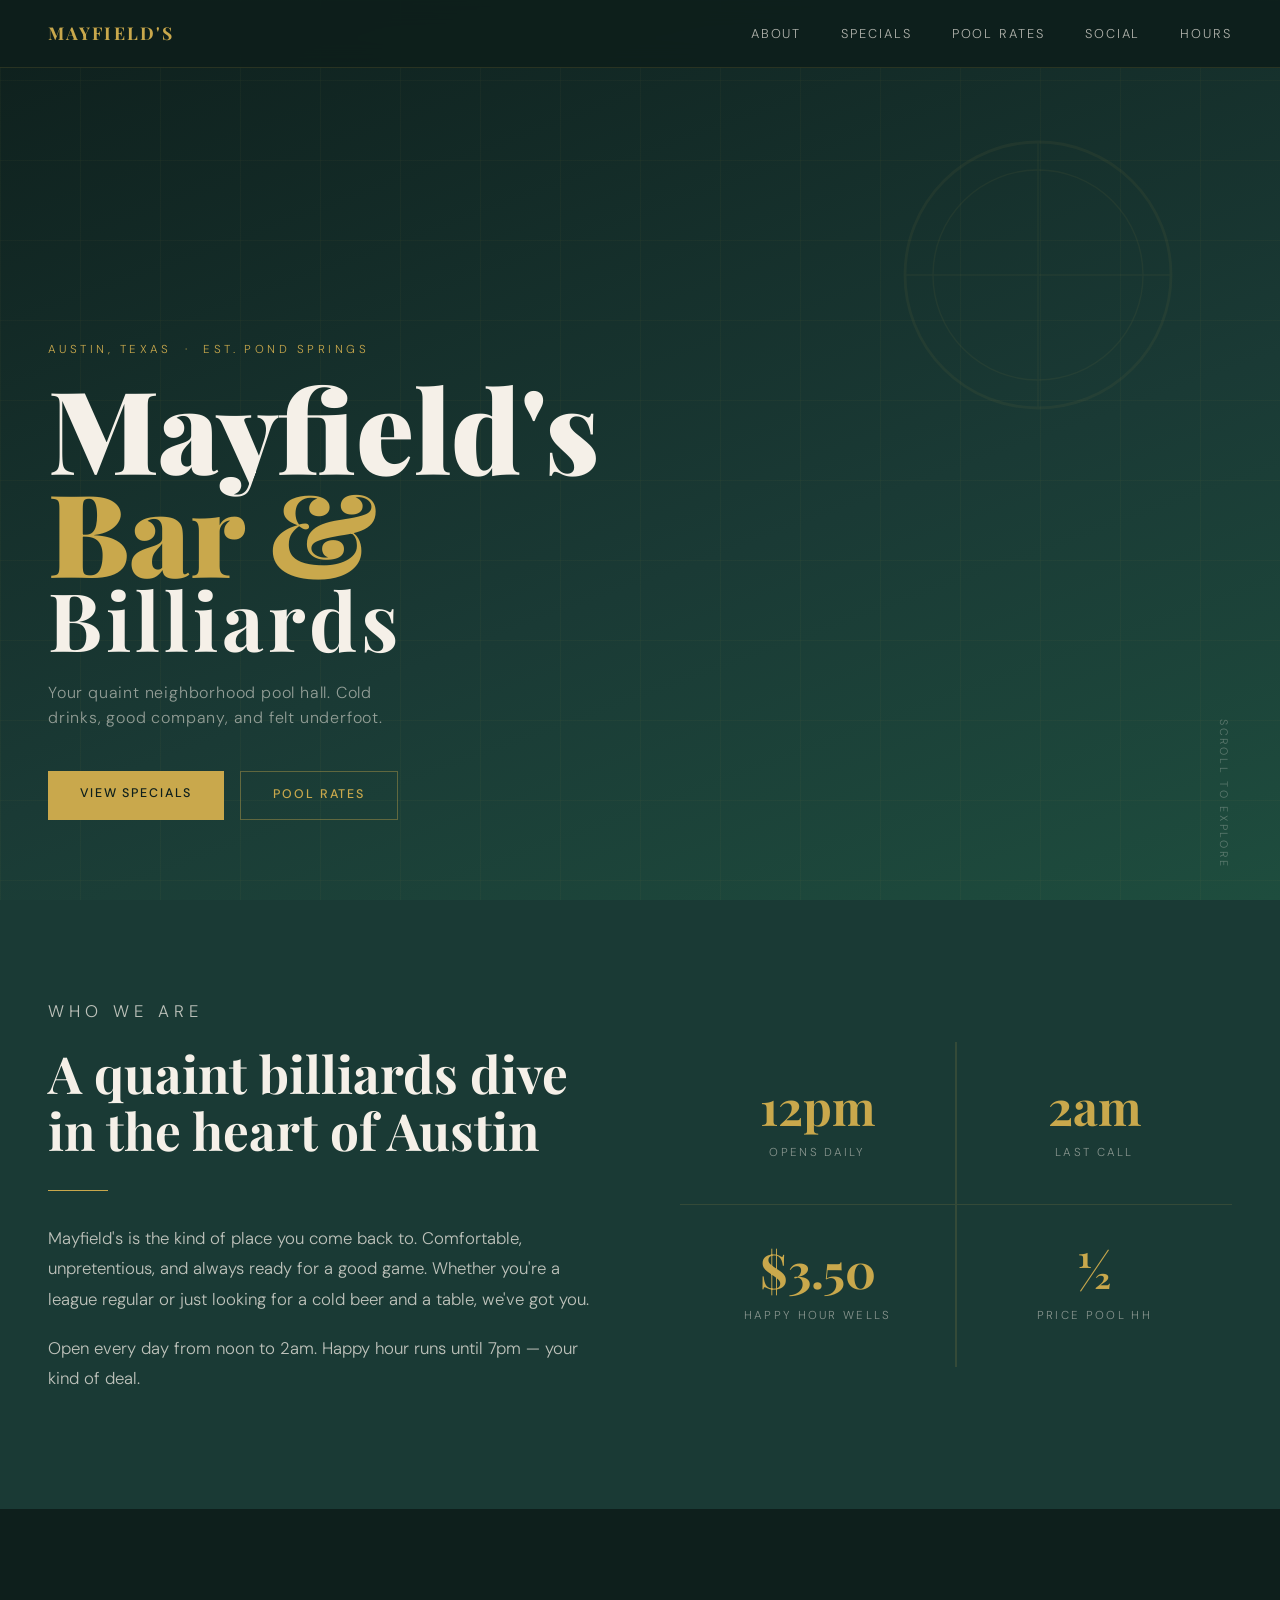
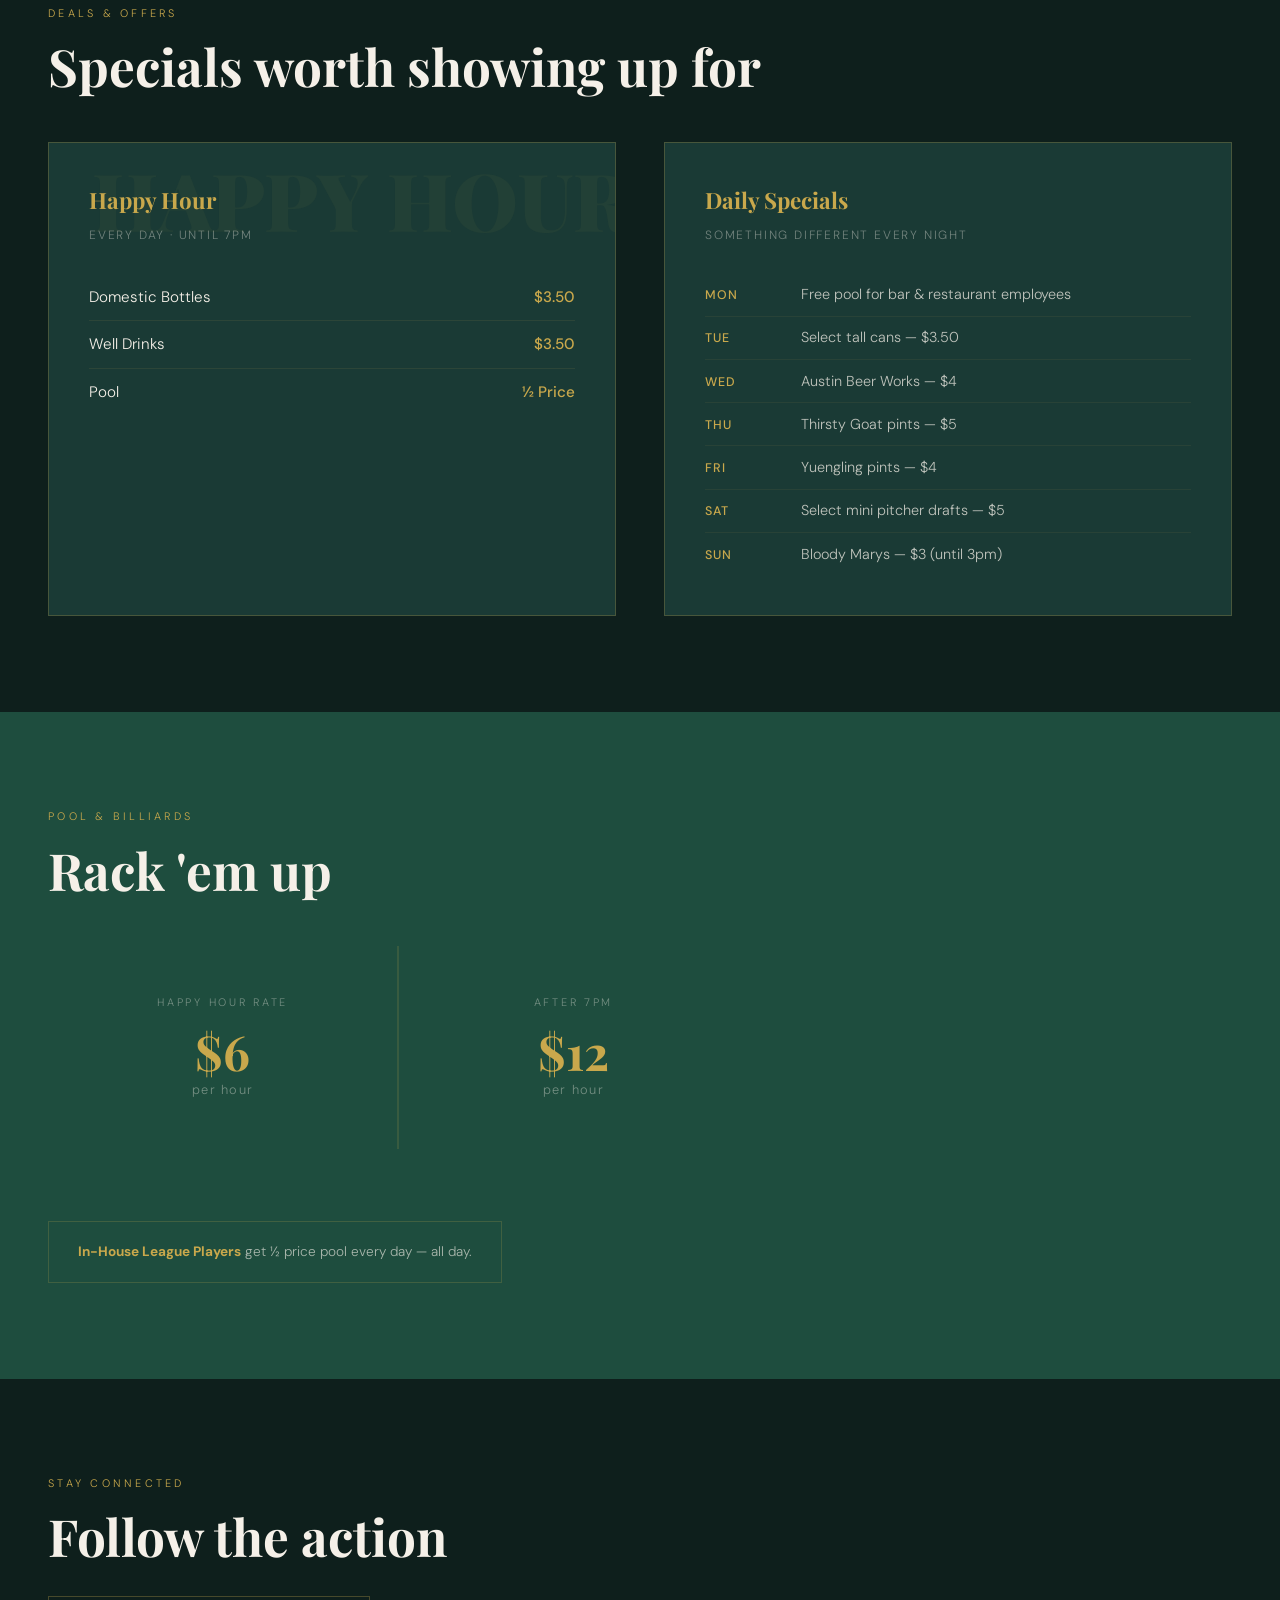
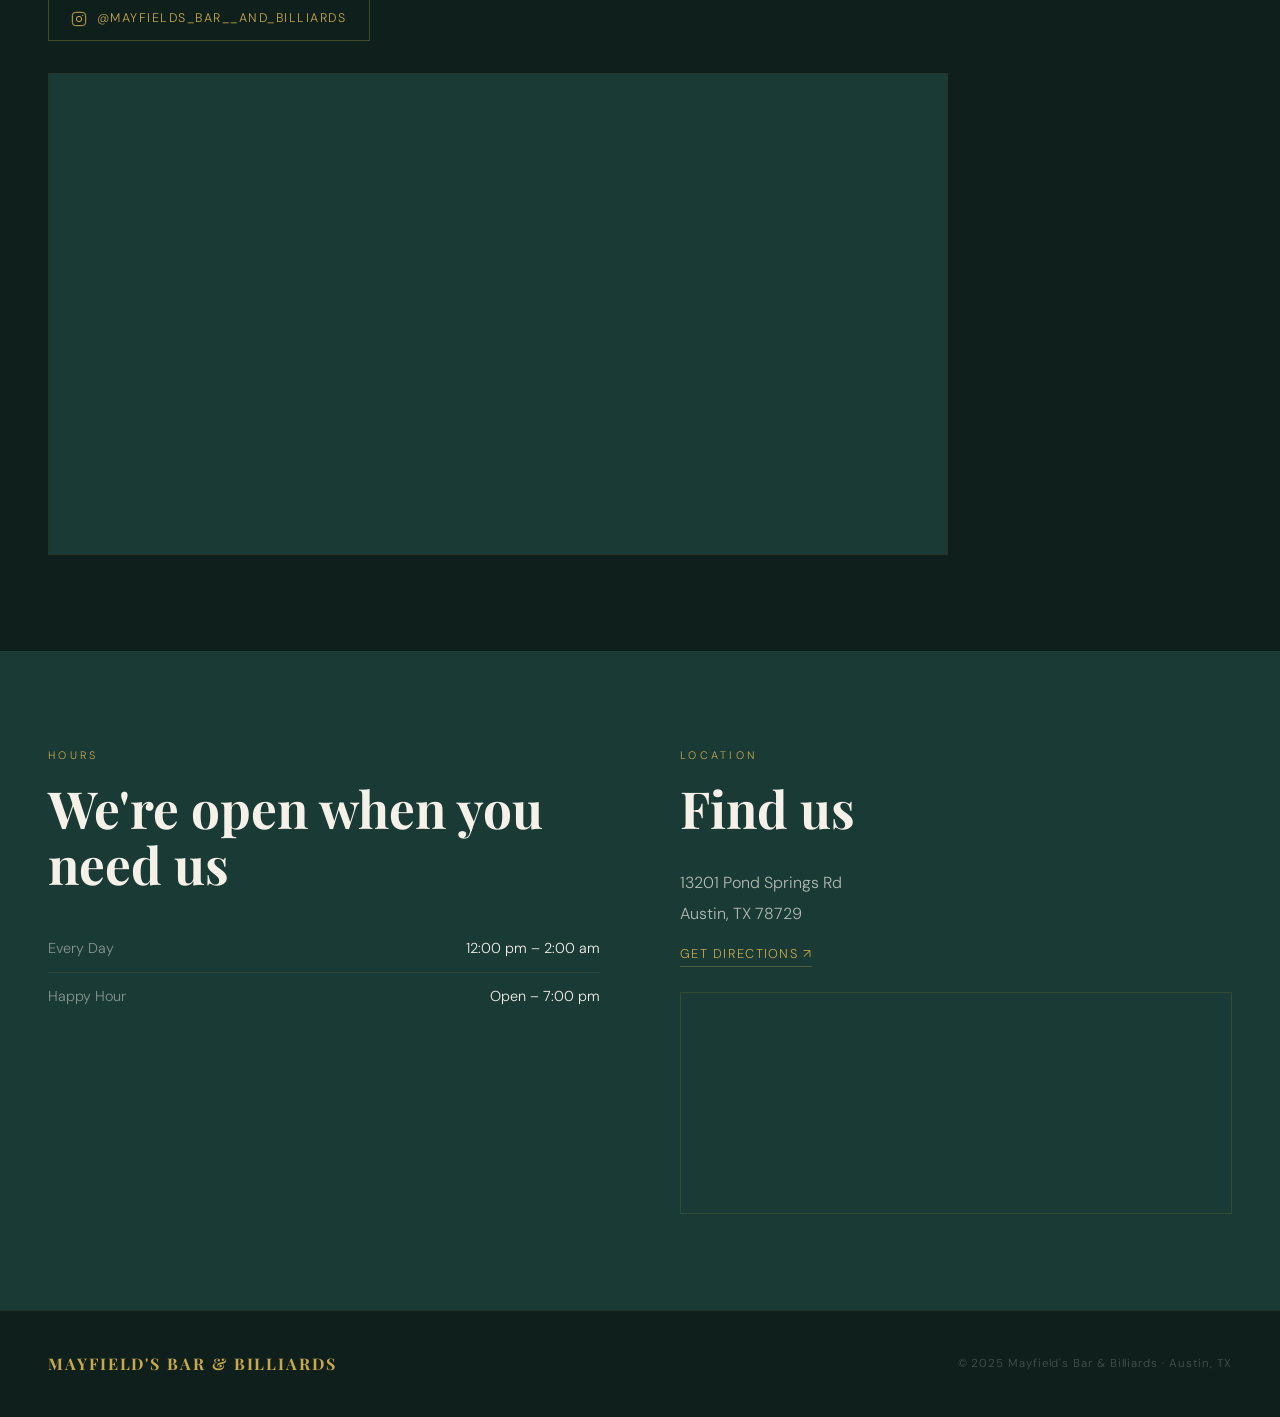
==== index.html @ 5548a7e2 "Add Mayfield's Bar & Billiards website Co-Authored-By: Claude Sonnet 4.6 <noreply@anthropic.com>" ====
<!DOCTYPE html>
<html lang="en">
<head>
<meta charset="UTF-8">
<meta name="viewport" content="width=device-width, initial-scale=1.0">
<title>Mayfield's Bar & Billiards</title>
<link href="https://fonts.googleapis.com/css2?family=Playfair+Display:wght@700;900&family=DM+Sans:wght@300;400;500&display=swap" rel="stylesheet">
<style>
  *, *::before, *::after { margin: 0; padding: 0; box-sizing: border-box; }

  :root {
    --teal: #1a3a35;
    --teal-mid: #2a5248;
    --teal-light: #3d7a6e;
    --gold: #c9a84c;
    --gold-light: #e0c075;
    --cream: #f5f0e8;
    --dark: #0e1f1c;
    --felt: #1e4d3e;
  }

  html { scroll-behavior: smooth; }

  body {
    background: var(--dark);
    color: var(--cream);
    font-family: 'DM Sans', sans-serif;
    font-weight: 300;
    line-height: 1.6;
    overflow-x: hidden;
  }

  /* NOISE TEXTURE OVERLAY */
  body::before {
    content: '';
    position: fixed;
    inset: 0;
    background-image: url("data:image/svg+xml,%3Csvg viewBox='0 0 256 256' xmlns='http://www.w3.org/2000/svg'%3E%3Cfilter id='noise'%3E%3CfeTurbulence type='fractalNoise' baseFrequency='0.9' numOctaves='4' stitchTiles='stitch'/%3E%3C/filter%3E%3Crect width='100%25' height='100%25' filter='url(%23noise)' opacity='0.04'/%3E%3C/svg%3E");
    pointer-events: none;
    z-index: 0;
    opacity: 0.4;
  }

  /* NAV */
  nav {
    position: fixed;
    top: 0; left: 0; right: 0;
    z-index: 100;
    display: flex;
    justify-content: space-between;
    align-items: center;
    padding: 1.2rem 3rem;
    background: rgba(14, 31, 28, 0.92);
    backdrop-filter: blur(12px);
    border-bottom: 1px solid rgba(201, 168, 76, 0.15);
  }

  .nav-logo {
    font-family: 'Playfair Display', serif;
    font-size: 1.1rem;
    font-weight: 700;
    color: var(--gold);
    letter-spacing: 0.12em;
    text-transform: uppercase;
  }

  .nav-links {
    display: flex;
    gap: 2.5rem;
    list-style: none;
  }

  .nav-links a {
    color: var(--cream);
    text-decoration: none;
    font-size: 0.8rem;
    letter-spacing: 0.15em;
    text-transform: uppercase;
    opacity: 0.7;
    transition: opacity 0.2s, color 0.2s;
  }

  .nav-links a:hover { opacity: 1; color: var(--gold); }

  /* HERO */
  .hero {
    min-height: 100vh;
    display: flex;
    flex-direction: column;
    justify-content: flex-end;
    padding: 0 3rem 5rem;
    position: relative;
    background: linear-gradient(160deg, var(--dark) 0%, var(--teal) 60%, var(--felt) 100%);
    overflow: hidden;
  }

  /* DECORATIVE BILLIARD BALL */
  .hero-decoration {
    position: absolute;
    top: 15%;
    right: 8%;
    width: 280px;
    height: 280px;
    opacity: 0.06;
  }

  /* TABLE LINES DECORATION */
  .table-lines {
    position: absolute;
    inset: 0;
    background-image:
      linear-gradient(rgba(201, 168, 76, 0.04) 1px, transparent 1px),
      linear-gradient(90deg, rgba(201, 168, 76, 0.04) 1px, transparent 1px);
    background-size: 80px 80px;
  }

  .hero-eyebrow {
    font-size: 0.72rem;
    letter-spacing: 0.3em;
    text-transform: uppercase;
    color: var(--gold);
    margin-bottom: 1rem;
    animation: fadeUp 0.8s ease forwards;
    opacity: 0;
  }

  .hero-title {
    font-family: 'Playfair Display', serif;
    font-size: clamp(4rem, 9vw, 8rem);
    font-weight: 900;
    line-height: 0.9;
    color: var(--cream);
    margin-bottom: 1.5rem;
    animation: fadeUp 0.8s 0.15s ease forwards;
    opacity: 0;
  }

  .hero-title span {
    color: var(--gold);
    display: block;
  }

  .hero-sub {
    font-size: 1rem;
    color: rgba(245, 240, 232, 0.55);
    letter-spacing: 0.05em;
    max-width: 360px;
    margin-bottom: 2.5rem;
    animation: fadeUp 0.8s 0.3s ease forwards;
    opacity: 0;
  }

  .hero-cta {
    display: flex;
    gap: 1rem;
    animation: fadeUp 0.8s 0.45s ease forwards;
    opacity: 0;
  }

  .btn-primary {
    background: var(--gold);
    color: var(--dark);
    padding: 0.85rem 2rem;
    border: none;
    font-family: 'DM Sans', sans-serif;
    font-size: 0.78rem;
    font-weight: 500;
    letter-spacing: 0.15em;
    text-transform: uppercase;
    cursor: pointer;
    text-decoration: none;
    display: inline-block;
    transition: background 0.2s, transform 0.15s;
  }

  .btn-primary:hover { background: var(--gold-light); transform: translateY(-1px); }

  .btn-ghost {
    border: 1px solid rgba(201, 168, 76, 0.4);
    color: var(--gold);
    padding: 0.85rem 2rem;
    background: none;
    font-family: 'DM Sans', sans-serif;
    font-size: 0.78rem;
    font-weight: 500;
    letter-spacing: 0.15em;
    text-transform: uppercase;
    cursor: pointer;
    text-decoration: none;
    display: inline-block;
    transition: border-color 0.2s, background 0.2s;
  }

  .btn-ghost:hover { border-color: var(--gold); background: rgba(201, 168, 76, 0.08); }

  .hero-scroll-hint {
    position: absolute;
    bottom: 2rem;
    right: 3rem;
    font-size: 0.68rem;
    letter-spacing: 0.25em;
    text-transform: uppercase;
    color: rgba(245, 240, 232, 0.3);
    writing-mode: vertical-rl;
    animation: fadeUp 1s 0.8s ease forwards;
    opacity: 0;
  }

  /* SECTION SHARED */
  section {
    position: relative;
    z-index: 1;
    padding: 6rem 3rem;
  }

  .section-label {
    font-size: 0.68rem;
    letter-spacing: 0.3em;
    text-transform: uppercase;
    color: var(--gold);
    margin-bottom: 1rem;
  }

  .section-title {
    font-family: 'Playfair Display', serif;
    font-size: clamp(2rem, 4vw, 3.2rem);
    font-weight: 700;
    line-height: 1.1;
    color: var(--cream);
    margin-bottom: 2rem;
  }

  /* DIVIDER */
  .gold-rule {
    width: 60px;
    height: 1px;
    background: var(--gold);
    margin-bottom: 2rem;
  }

  /* ABOUT */
  .about {
    background: var(--teal);
    display: grid;
    grid-template-columns: 1fr 1fr;
    gap: 5rem;
    align-items: center;
  }

  .about-text p {
    font-size: 1.05rem;
    color: rgba(245, 240, 232, 0.75);
    line-height: 1.8;
    margin-bottom: 1.2rem;
  }

  .about-stats {
    display: grid;
    grid-template-columns: 1fr 1fr;
    gap: 1.5px;
    background: rgba(201, 168, 76, 0.15);
  }

  .stat-box {
    background: var(--teal);
    padding: 2.5rem 2rem;
    text-align: center;
  }

  .stat-num {
    font-family: 'Playfair Display', serif;
    font-size: 3rem;
    font-weight: 700;
    color: var(--gold);
    display: block;
    line-height: 1;
    margin-bottom: 0.5rem;
  }

  .stat-label {
    font-size: 0.72rem;
    letter-spacing: 0.2em;
    text-transform: uppercase;
    color: rgba(245, 240, 232, 0.5);
  }

  /* SPECIALS */
  .specials { background: var(--dark); }

  .specials-grid {
    display: grid;
    grid-template-columns: 1fr 1fr;
    gap: 3rem;
    margin-top: 3rem;
  }

  /* HAPPY HOUR */
  .happy-hour-card {
    background: var(--teal);
    border: 1px solid rgba(201, 168, 76, 0.25);
    padding: 2.5rem;
    position: relative;
    overflow: hidden;
  }

  .happy-hour-card::before {
    content: 'HAPPY HOUR';
    position: absolute;
    top: -0.5rem;
    right: -1rem;
    font-family: 'Playfair Display', serif;
    font-size: 5rem;
    font-weight: 900;
    color: rgba(201, 168, 76, 0.05);
    white-space: nowrap;
  }

  .happy-hour-card h3 {
    font-family: 'Playfair Display', serif;
    font-size: 1.4rem;
    color: var(--gold);
    margin-bottom: 0.4rem;
  }

  .happy-hour-card .subtitle {
    font-size: 0.75rem;
    letter-spacing: 0.15em;
    text-transform: uppercase;
    color: rgba(245, 240, 232, 0.4);
    margin-bottom: 1.8rem;
  }

  .hh-item {
    display: flex;
    justify-content: space-between;
    align-items: center;
    padding: 0.7rem 0;
    border-bottom: 1px solid rgba(201, 168, 76, 0.1);
    font-size: 0.95rem;
  }

  .hh-item:last-child { border-bottom: none; }
  .hh-price { color: var(--gold); font-weight: 500; }

  /* DAILY SPECIALS */
  .daily-specials-card {
    background: var(--teal);
    border: 1px solid rgba(201, 168, 76, 0.25);
    padding: 2.5rem;
  }

  .daily-specials-card h3 {
    font-family: 'Playfair Display', serif;
    font-size: 1.4rem;
    color: var(--gold);
    margin-bottom: 0.4rem;
  }

  .daily-specials-card .subtitle {
    font-size: 0.75rem;
    letter-spacing: 0.15em;
    text-transform: uppercase;
    color: rgba(245, 240, 232, 0.4);
    margin-bottom: 1.8rem;
  }

  .day-row {
    display: flex;
    gap: 1rem;
    padding: 0.6rem 0;
    border-bottom: 1px solid rgba(201, 168, 76, 0.08);
    font-size: 0.9rem;
    align-items: baseline;
  }

  .day-row:last-child { border-bottom: none; }

  .day-name {
    font-weight: 500;
    color: var(--gold);
    min-width: 80px;
    font-size: 0.78rem;
    letter-spacing: 0.1em;
    text-transform: uppercase;
  }

  .day-deal { color: rgba(245, 240, 232, 0.75); }

  /* POOL RATES */
  .pool-section { background: var(--felt); }

  .rates-container {
    display: flex;
    gap: 1.5px;
    background: rgba(201, 168, 76, 0.15);
    margin-top: 3rem;
    max-width: 700px;
  }

  .rate-card {
    flex: 1;
    background: var(--felt);
    padding: 3rem 2rem;
    text-align: center;
  }

  .rate-time {
    font-size: 0.68rem;
    letter-spacing: 0.25em;
    text-transform: uppercase;
    color: rgba(245, 240, 232, 0.4);
    margin-bottom: 1rem;
  }

  .rate-price {
    font-family: 'Playfair Display', serif;
    font-size: 3rem;
    font-weight: 700;
    color: var(--gold);
    line-height: 1;
    margin-bottom: 0.3rem;
  }

  .rate-unit {
    font-size: 0.8rem;
    color: rgba(245, 240, 232, 0.4);
    letter-spacing: 0.1em;
  }

  .rate-note {
    margin-top: 3rem;
    padding: 1.2rem 1.8rem;
    border: 1px solid rgba(201, 168, 76, 0.2);
    display: inline-block;
    font-size: 0.85rem;
    color: rgba(245, 240, 232, 0.65);
  }

  .rate-note strong { color: var(--gold); }

  /* SOCIAL */
  .social-section { background: var(--dark); }

  .social-placeholder {
    margin-top: 3rem;
    border: 1px solid rgba(201, 168, 76, 0.15);
    background: var(--teal);
    padding: 3rem;
    text-align: center;
    color: rgba(245, 240, 232, 0.3);
    font-size: 0.85rem;
    letter-spacing: 0.05em;
  }

  .social-icons {
    display: flex;
    gap: 1.5rem;
    margin-top: 2rem;
  }

  .social-link {
    display: flex;
    align-items: center;
    gap: 0.6rem;
    padding: 0.7rem 1.4rem;
    border: 1px solid rgba(201, 168, 76, 0.3);
    color: var(--gold);
    text-decoration: none;
    font-size: 0.78rem;
    letter-spacing: 0.12em;
    text-transform: uppercase;
    transition: background 0.2s;
  }

  .social-link:hover { background: rgba(201, 168, 76, 0.08); }

  /* HOURS & LOCATION */
  .info-section {
    background: var(--teal);
    display: grid;
    grid-template-columns: 1fr 1fr;
    gap: 5rem;
    align-items: start;
  }

  .hours-list {
    margin-top: 1.5rem;
  }

  .hours-row {
    display: flex;
    justify-content: space-between;
    padding: 0.75rem 0;
    border-bottom: 1px solid rgba(201, 168, 76, 0.1);
    font-size: 0.9rem;
  }

  .hours-row:last-child { border-bottom: none; }
  .hours-day { color: rgba(245, 240, 232, 0.5); }
  .hours-time { color: var(--cream); }

  .map-placeholder {
    margin-top: 1.5rem;
    background: var(--dark);
    border: 1px solid rgba(201, 168, 76, 0.15);
    height: 220px;
    display: flex;
    align-items: center;
    justify-content: center;
    flex-direction: column;
    gap: 0.8rem;
    color: rgba(245, 240, 232, 0.3);
    font-size: 0.8rem;
    letter-spacing: 0.1em;
  }

  .address-block {
    margin-top: 1.5rem;
    font-size: 1rem;
    color: rgba(245, 240, 232, 0.7);
    line-height: 1.9;
  }

  /* FOOTER */
  footer {
    background: var(--dark);
    border-top: 1px solid rgba(201, 168, 76, 0.12);
    padding: 2.5rem 3rem;
    display: flex;
    justify-content: space-between;
    align-items: center;
    position: relative;
    z-index: 1;
  }

  .footer-logo {
    font-family: 'Playfair Display', serif;
    font-size: 1rem;
    font-weight: 700;
    color: var(--gold);
    letter-spacing: 0.12em;
    text-transform: uppercase;
  }

  .footer-copy {
    font-size: 0.72rem;
    color: rgba(245, 240, 232, 0.25);
    letter-spacing: 0.08em;
  }

  @keyframes fadeUp {
    from { opacity: 0; transform: translateY(24px); }
    to { opacity: 1; transform: translateY(0); }
  }

  @media (max-width: 768px) {
    nav { padding: 1rem 1.5rem; }
    .nav-links { display: none; }
    section { padding: 4rem 1.5rem; }
    .hero { padding: 0 1.5rem 4rem; }
    .about, .info-section { grid-template-columns: 1fr; gap: 2.5rem; }
    .specials-grid { grid-template-columns: 1fr; }
    .rates-container { flex-direction: column; }
    footer { flex-direction: column; gap: 1rem; text-align: center; }
  }
</style>
</head>
<body>

<!-- NAV -->
<nav>
  <div class="nav-logo">Mayfield's</div>
  <ul class="nav-links">
    <li><a href="#about">About</a></li>
    <li><a href="#specials">Specials</a></li>
    <li><a href="#pool">Pool Rates</a></li>
    <li><a href="#social">Social</a></li>
    <li><a href="#info">Hours</a></li>
  </ul>
</nav>

<!-- HERO -->
<section class="hero">
  <div class="table-lines"></div>
  <svg class="hero-decoration" viewBox="0 0 200 200" xmlns="http://www.w3.org/2000/svg">
    <circle cx="100" cy="100" r="95" fill="none" stroke="#c9a84c" stroke-width="2"/>
    <circle cx="100" cy="100" r="75" fill="none" stroke="#c9a84c" stroke-width="1"/>
    <line x1="5" y1="100" x2="195" y2="100" stroke="#c9a84c" stroke-width="1"/>
    <line x1="100" y1="5" x2="100" y2="195" stroke="#c9a84c" stroke-width="1"/>
  </svg>

  <p class="hero-eyebrow">Austin, Texas &nbsp;·&nbsp; Est. Pond Springs</p>
  <h1 class="hero-title">
    Mayfield's
    <span>Bar &amp;</span>
    <span style="color: var(--cream); font-size: 0.7em; font-weight: 700; letter-spacing: 0.05em;">Billiards</span>
  </h1>
  <p class="hero-sub">Your quaint neighborhood pool hall. Cold drinks, good company, and felt underfoot.</p>
  <div class="hero-cta">
    <a href="#specials" class="btn-primary">View Specials</a>
    <a href="#pool" class="btn-ghost">Pool Rates</a>
  </div>
  <span class="hero-scroll-hint">Scroll to explore</span>
</section>

<!-- ABOUT -->
<section class="about" id="about">
  <div class="about-text">
    <p class="section-label">Who We Are</p>
    <h2 class="section-title">A quaint billiards dive in the heart of Austin</h2>
    <div class="gold-rule"></div>
    <p>Mayfield's is the kind of place you come back to. Comfortable, unpretentious, and always ready for a good game. Whether you're a league regular or just looking for a cold beer and a table, we've got you.</p>
    <p>Open every day from noon to 2am. Happy hour runs until 7pm — your kind of deal.</p>
  </div>
  <div class="about-stats">
    <div class="stat-box">
      <span class="stat-num">12pm</span>
      <span class="stat-label">Opens Daily</span>
    </div>
    <div class="stat-box">
      <span class="stat-num">2am</span>
      <span class="stat-label">Last Call</span>
    </div>
    <div class="stat-box">
      <span class="stat-num">$3.50</span>
      <span class="stat-label">Happy Hour Wells</span>
    </div>
    <div class="stat-box">
      <span class="stat-num">½</span>
      <span class="stat-label">Price Pool HH</span>
    </div>
  </div>
</section>

<!-- SPECIALS -->
<section class="specials" id="specials">
  <p class="section-label">Deals &amp; Offers</p>
  <h2 class="section-title">Specials worth showing up for</h2>
  <div class="specials-grid">

    <div class="happy-hour-card">
      <h3>Happy Hour</h3>
      <p class="subtitle">Every Day · Until 7pm</p>
      <div class="hh-item">
        <span>Domestic Bottles</span>
        <span class="hh-price">$3.50</span>
      </div>
      <div class="hh-item">
        <span>Well Drinks</span>
        <span class="hh-price">$3.50</span>
      </div>
      <div class="hh-item">
        <span>Pool</span>
        <span class="hh-price">½ Price</span>
      </div>
    </div>

    <div class="daily-specials-card">
      <h3>Daily Specials</h3>
      <p class="subtitle">Something Different Every Night</p>
      <div class="day-row"><span class="day-name">Mon</span><span class="day-deal">Free pool for bar &amp; restaurant employees</span></div>
      <div class="day-row"><span class="day-name">Tue</span><span class="day-deal">Select tall cans — $3.50</span></div>
      <div class="day-row"><span class="day-name">Wed</span><span class="day-deal">Austin Beer Works — $4</span></div>
      <div class="day-row"><span class="day-name">Thu</span><span class="day-deal">Thirsty Goat pints — $5</span></div>
      <div class="day-row"><span class="day-name">Fri</span><span class="day-deal">Yuengling pints — $4</span></div>
      <div class="day-row"><span class="day-name">Sat</span><span class="day-deal">Select mini pitcher drafts — $5</span></div>
      <div class="day-row"><span class="day-name">Sun</span><span class="day-deal">Bloody Marys — $3 (until 3pm)</span></div>
    </div>

  </div>
</section>

<!-- POOL RATES -->
<section class="pool-section" id="pool">
  <p class="section-label">Pool &amp; Billiards</p>
  <h2 class="section-title">Rack 'em up</h2>
  <div class="rates-container">
    <div class="rate-card">
      <p class="rate-time">Happy Hour Rate</p>
      <p class="rate-price">$6</p>
      <p class="rate-unit">per hour</p>
    </div>
    <div class="rate-card">
      <p class="rate-time">After 7pm</p>
      <p class="rate-price">$12</p>
      <p class="rate-unit">per hour</p>
    </div>
  </div>
  <div style="margin-top: 1.5rem;">
    <div class="rate-note">
      <strong>In-House League Players</strong> get ½ price pool every day — all day.
    </div>
  </div>
</section>

<!-- SOCIAL -->
<section class="social-section" id="social">
  <p class="section-label">Stay Connected</p>
  <h2 class="section-title">Follow the action</h2>
  <div class="social-icons">
    <a href="https://www.instagram.com/mayfields_bar__and_billiards/" class="social-link" target="_blank" rel="noopener noreferrer">
      <svg width="16" height="16" viewBox="0 0 24 24" fill="none" stroke="currentColor" stroke-width="1.5"><rect x="2" y="2" width="20" height="20" rx="5"/><circle cx="12" cy="12" r="4"/><circle cx="17.5" cy="6.5" r="1" fill="currentColor" stroke="none"/></svg>
      @mayfields_bar__and_billiards
    </a>
  </div>
  <div style="margin-top: 2rem; border: 1px solid rgba(201, 168, 76, 0.15); overflow: hidden; max-width: 900px;">
    <iframe src="https://www.instagram.com/mayfields_bar__and_billiards/embed" width="100%" height="480" frameborder="0" scrolling="no" allowtransparency="true" style="display: block; background: #1a3a35;"></iframe>
  </div>
</section>

<!-- HOURS & INFO -->
<section class="info-section" id="info">
  <div>
    <p class="section-label">Hours</p>
    <h2 class="section-title">We're open when you need us</h2>
    <div class="hours-list">
      <div class="hours-row"><span class="hours-day">Every Day</span><span class="hours-time">12:00 pm – 2:00 am</span></div>
      <div class="hours-row"><span class="hours-day">Happy Hour</span><span class="hours-time">Open – 7:00 pm</span></div>
    </div>
  </div>
  <div>
    <p class="section-label">Location</p>
    <h2 class="section-title">Find us</h2>
    <div class="address-block">
      13201 Pond Springs Rd<br>
      Austin, TX 78729<br>
      <a href="https://maps.google.com/?q=13201+Pond+Springs+Rd+Austin+Texas" target="_blank" style="color: var(--gold); font-size: 0.8rem; letter-spacing: 0.1em; text-transform: uppercase; text-decoration: none; display: inline-block; margin-top: 0.8rem; border-bottom: 1px solid rgba(201,168,76,0.3);">Get Directions ↗</a>
    </div>
    <div style="margin-top: 1.5rem; overflow: hidden; border: 1px solid rgba(201, 168, 76, 0.15);">
      <iframe src="https://maps.google.com/maps?q=13201+Pond+Springs+Rd,+Austin,+TX+78729&output=embed" width="100%" height="220" frameborder="0" style="display: block; border: 0; filter: grayscale(30%) invert(5%);" allowfullscreen="" loading="lazy"></iframe>
    </div>
  </div>
</section>

<!-- FOOTER -->
<footer>
  <div class="footer-logo">Mayfield's Bar &amp; Billiards</div>
  <div class="footer-copy">© 2025 Mayfield's Bar &amp; Billiards · Austin, TX</div>
</footer>

</body>
</html>
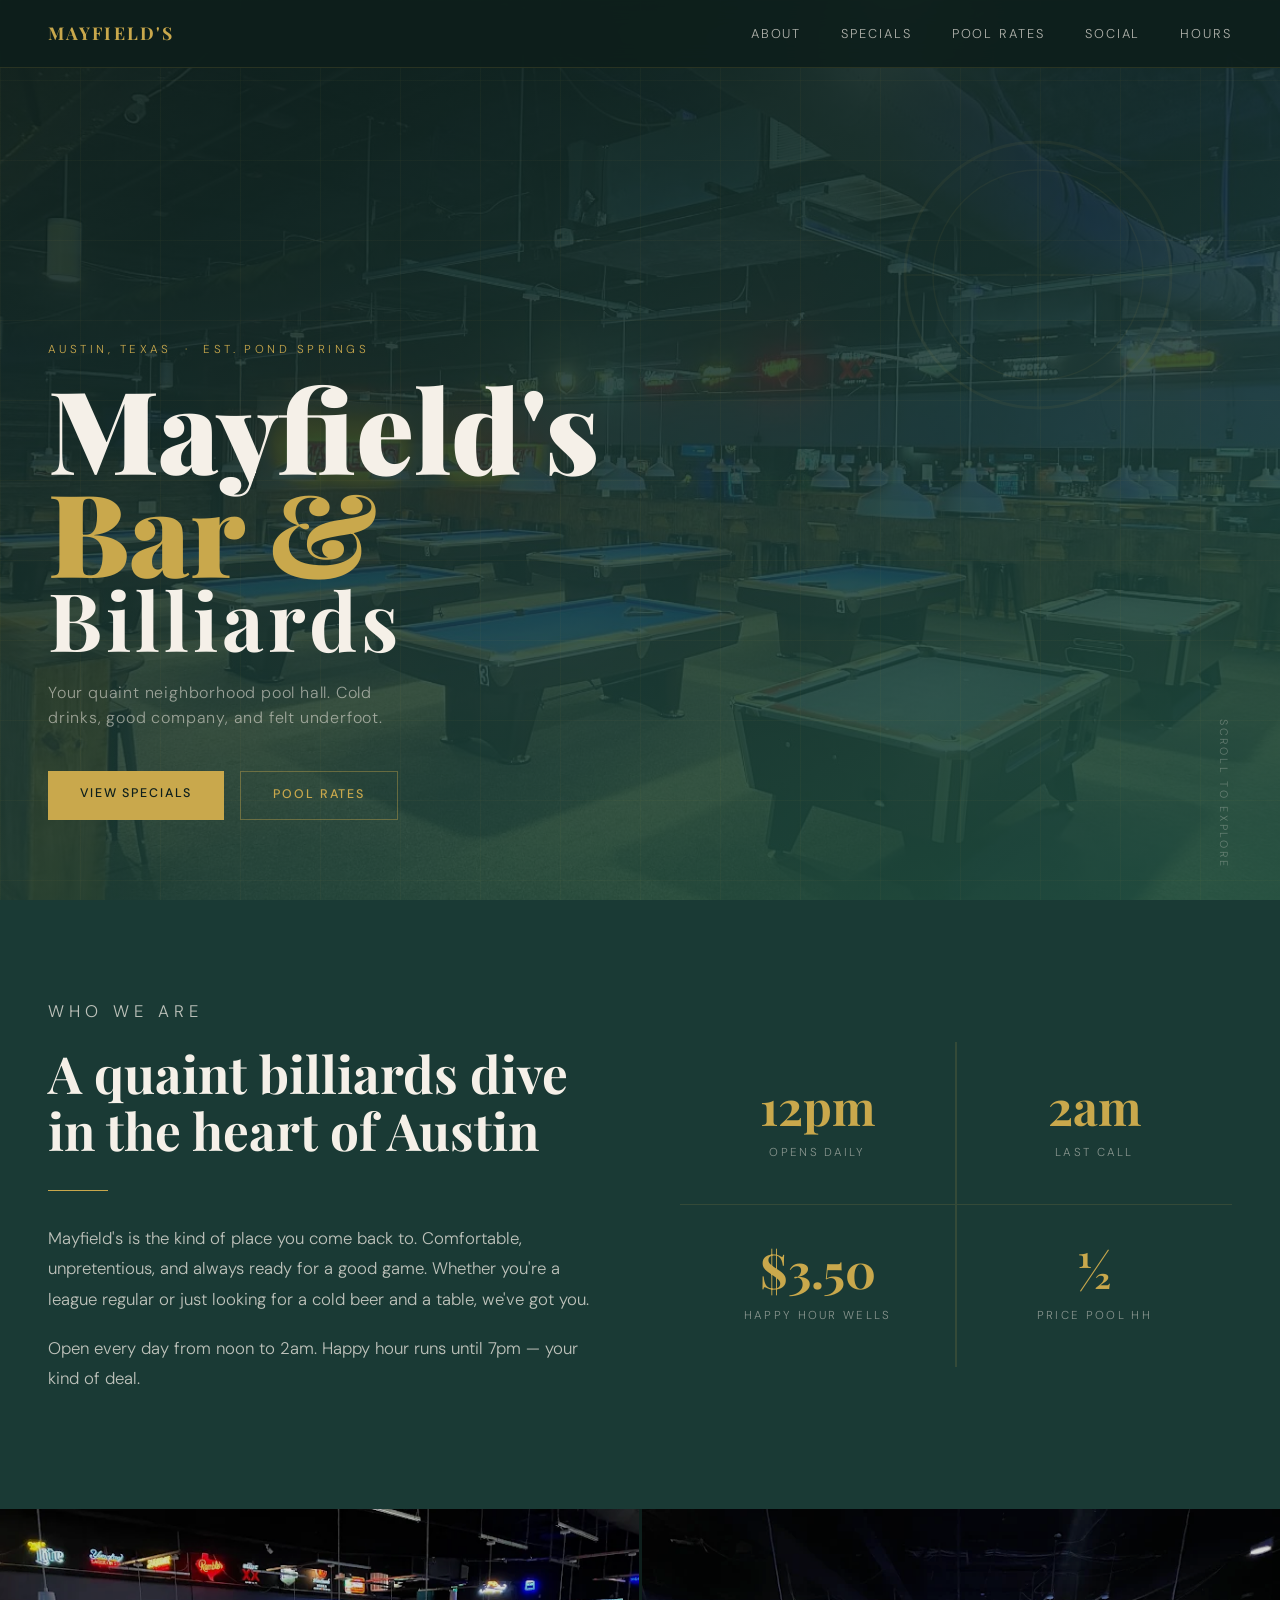
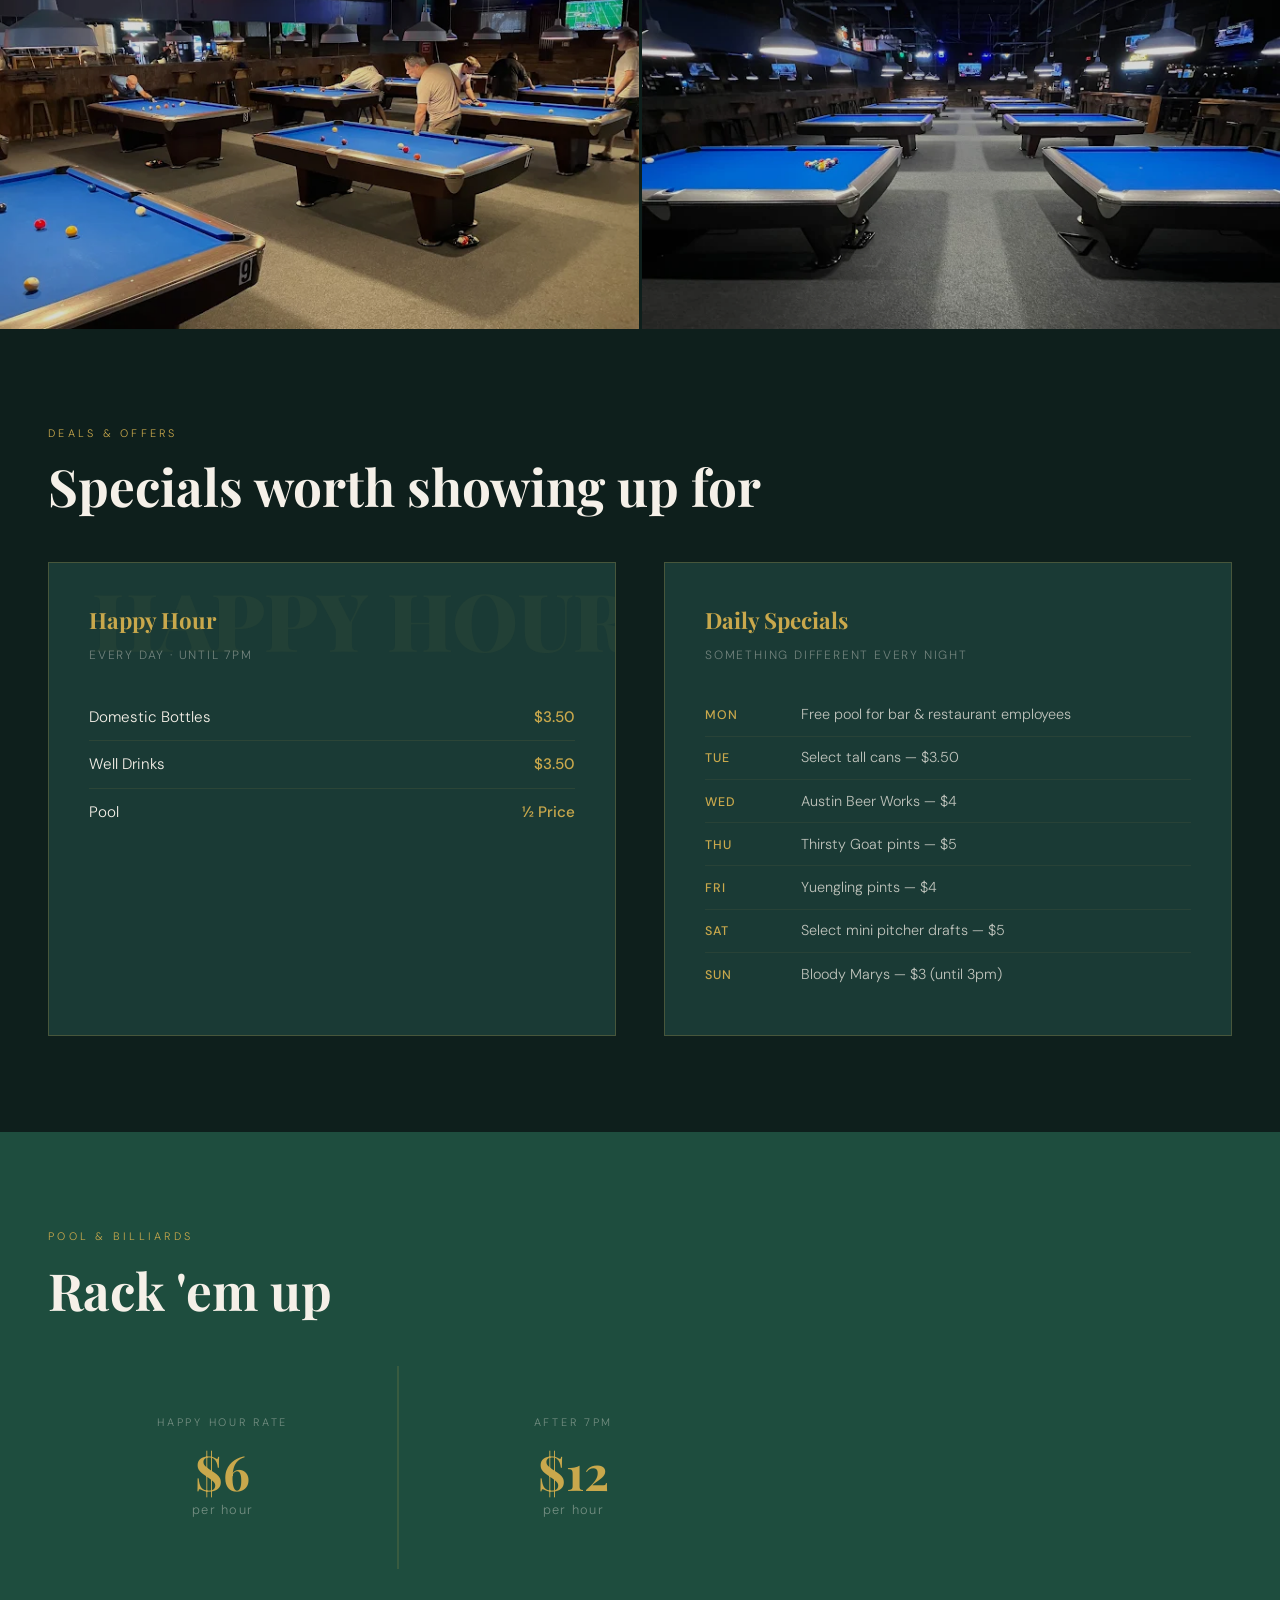
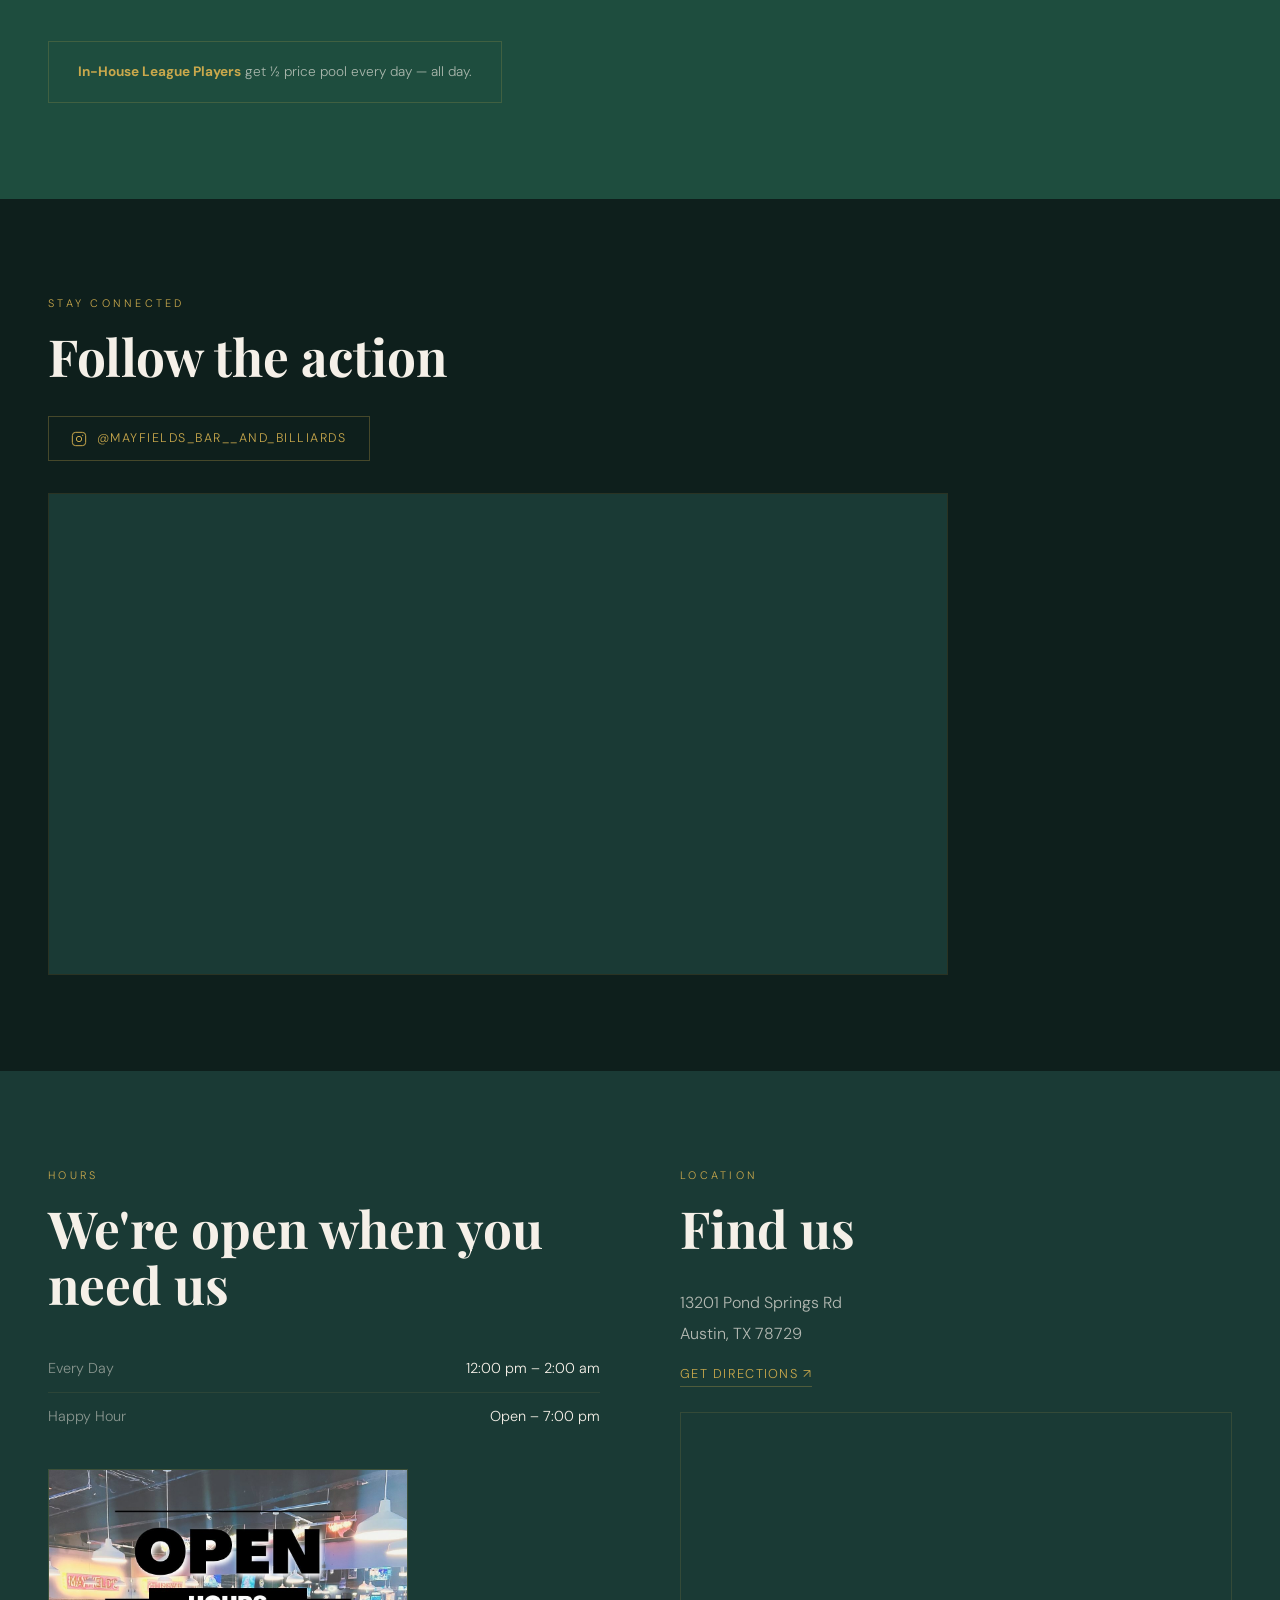
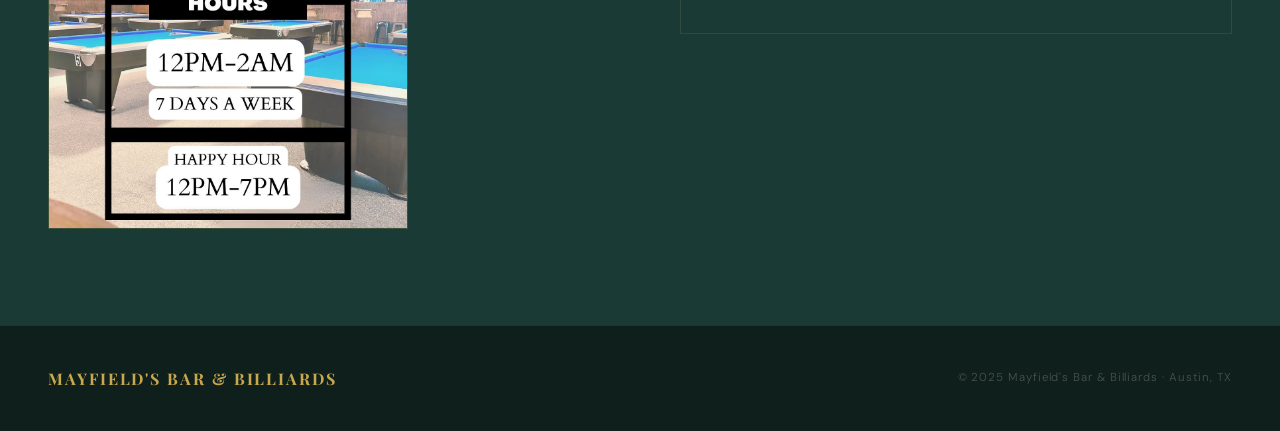
==== commit fa166cab: "Add photos and integrate into site layout - interior.jpg as hero background with dark overlay - play" ====
--- a/index.html
+++ b/index.html
@@ -90,7 +90,7 @@
     justify-content: flex-end;
     padding: 0 3rem 5rem;
     position: relative;
-    background: linear-gradient(160deg, var(--dark) 0%, var(--teal) 60%, var(--felt) 100%);
+    background: linear-gradient(160deg, rgba(14,31,28,0.92) 0%, rgba(26,58,53,0.85) 60%, rgba(30,77,62,0.92) 100%), url('images/interior.jpg') center/cover no-repeat;
     overflow: hidden;
   }
 
@@ -553,12 +553,44 @@
     to { opacity: 1; transform: translateY(0); }
   }
 
+  /* PHOTO STRIP */
+  .photo-strip {
+    display: grid;
+    grid-template-columns: 1fr 1fr;
+    height: 420px;
+    gap: 3px;
+    position: relative;
+    z-index: 1;
+  }
+
+  .photo-strip img {
+    width: 100%;
+    height: 100%;
+    object-fit: cover;
+    display: block;
+    filter: brightness(0.85);
+    transition: filter 0.3s;
+  }
+
+  .photo-strip img:hover { filter: brightness(1); }
+
+  /* HOURS PROMO IMAGE */
+  .hours-promo-img {
+    margin-top: 1.8rem;
+    width: 100%;
+    max-width: 360px;
+    display: block;
+    border: 1px solid rgba(201, 168, 76, 0.2);
+  }
+
   @media (max-width: 768px) {
     nav { padding: 1rem 1.5rem; }
     .nav-links { display: none; }
     section { padding: 4rem 1.5rem; }
     .hero { padding: 0 1.5rem 4rem; }
     .about, .info-section { grid-template-columns: 1fr; gap: 2.5rem; }
+    .photo-strip { grid-template-columns: 1fr; height: auto; }
+    .photo-strip img { height: 260px; }
     .specials-grid { grid-template-columns: 1fr; }
     .rates-container { flex-direction: column; }
     footer { flex-direction: column; gap: 1rem; text-align: center; }
@@ -631,6 +663,12 @@
     </div>
   </div>
 </section>
+
+<!-- PHOTO STRIP -->
+<div class="photo-strip">
+  <img src="images/players.webp" alt="Players shooting pool at Mayfield's">
+  <img src="images/tables-empty.webp" alt="Pool tables at Mayfield's Bar & Billiards">
+</div>
 
 <!-- SPECIALS -->
 <section class="specials" id="specials">
@@ -717,6 +755,7 @@
       <div class="hours-row"><span class="hours-day">Every Day</span><span class="hours-time">12:00 pm – 2:00 am</span></div>
       <div class="hours-row"><span class="hours-day">Happy Hour</span><span class="hours-time">Open – 7:00 pm</span></div>
     </div>
+    <img src="images/hours-promo.jpg" alt="Open hours and happy hour info" class="hours-promo-img">
   </div>
   <div>
     <p class="section-label">Location</p>
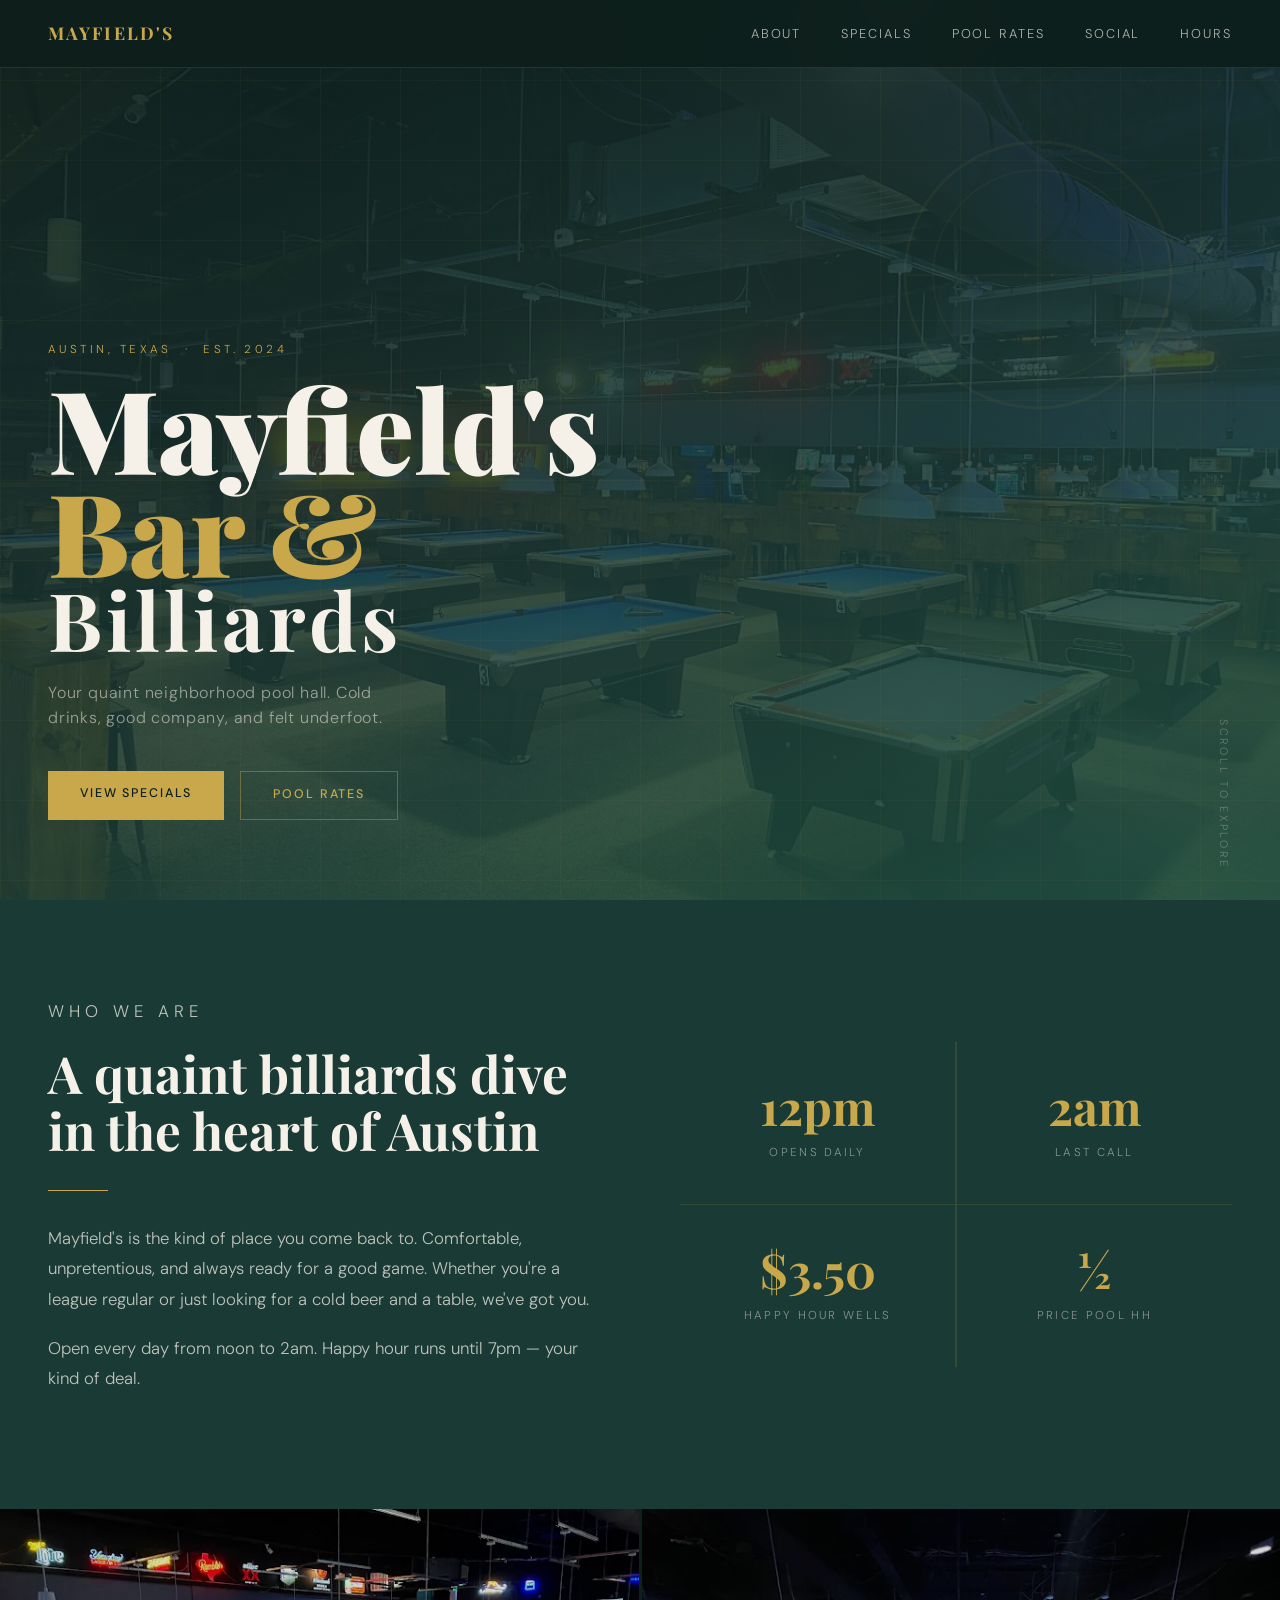
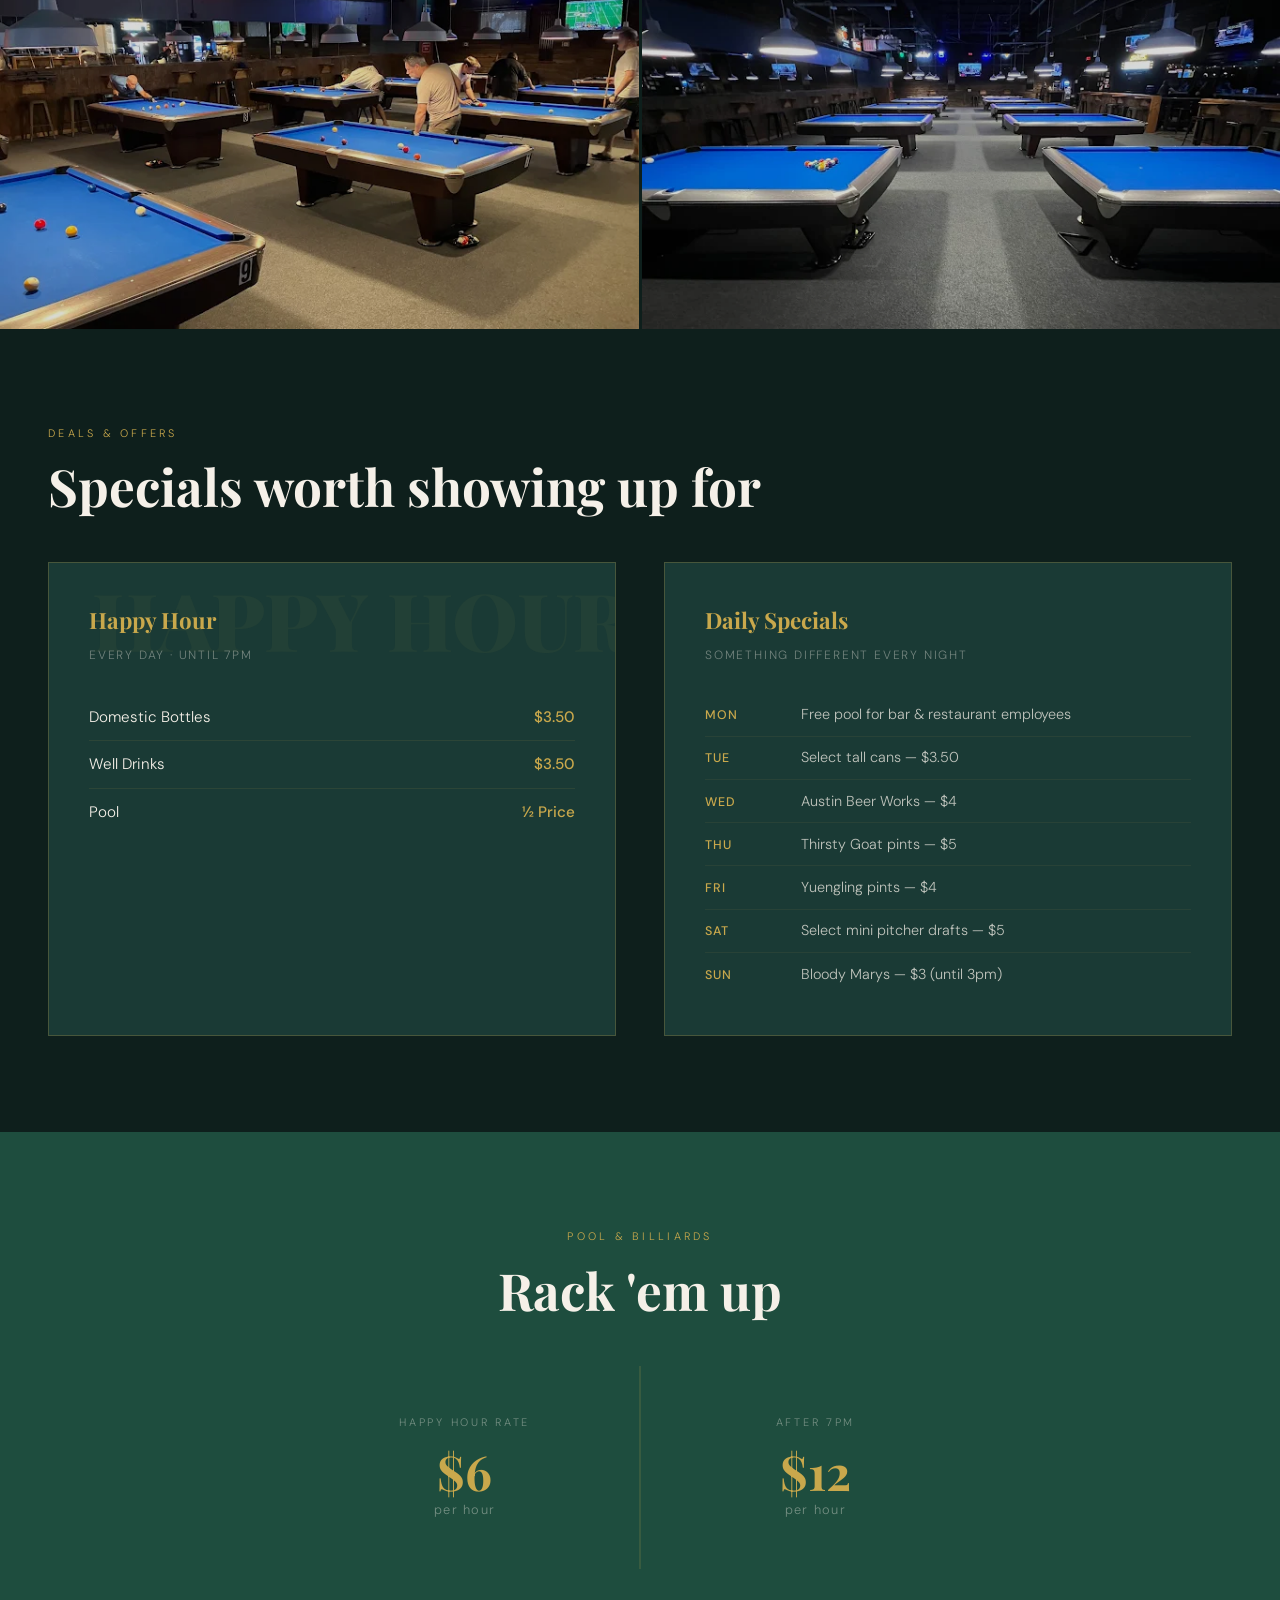
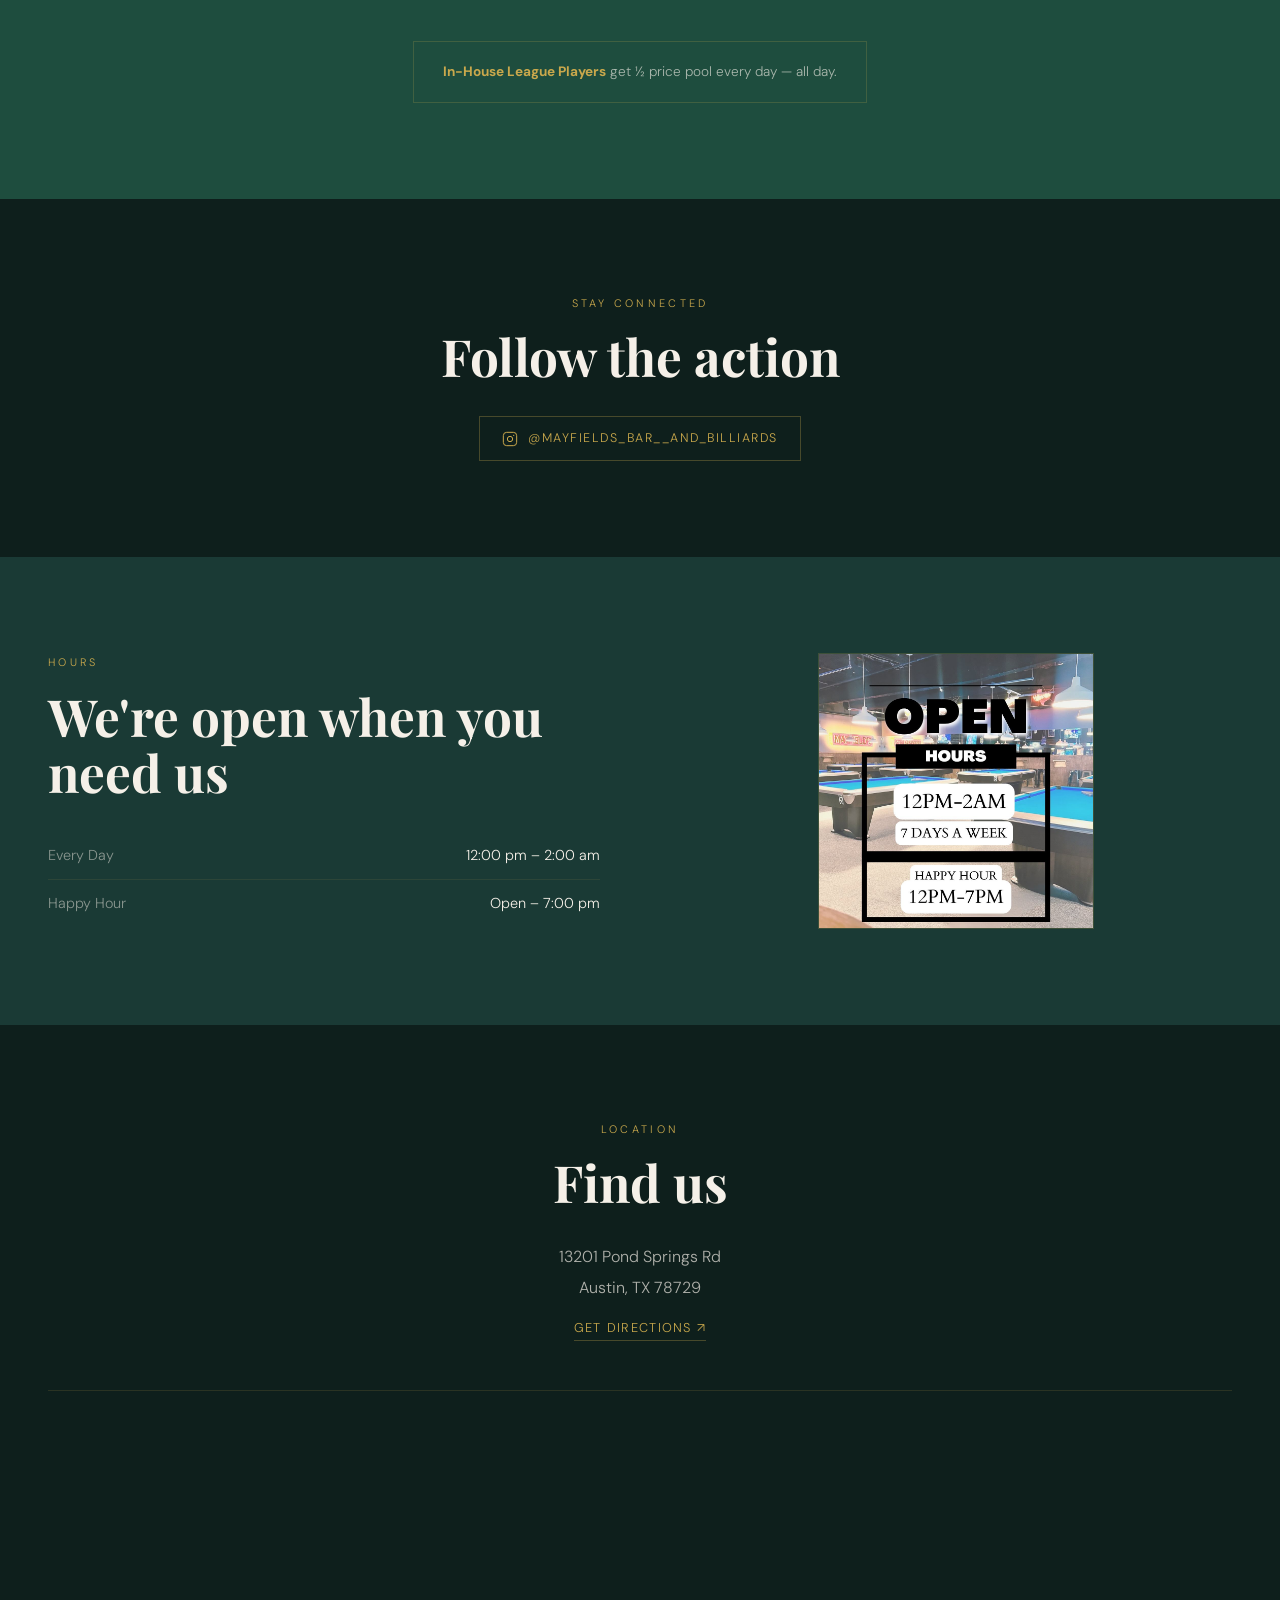
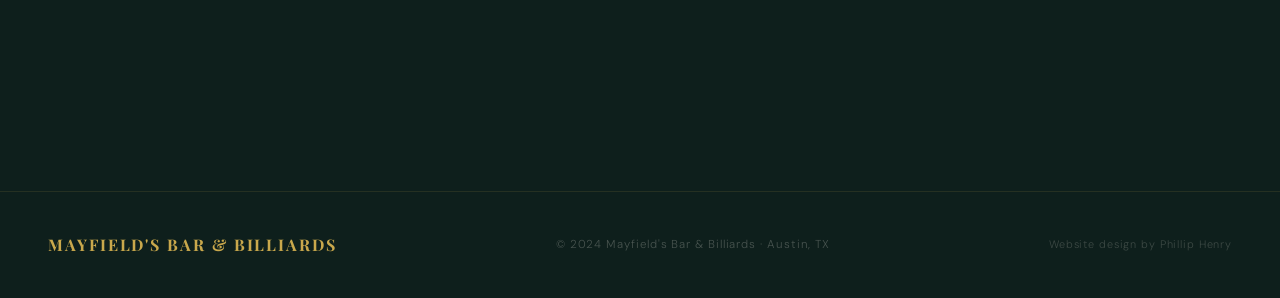
==== commit 9a0465a4: "Layout, embed, and location updates - Separate hours and location into stacked centered sections - F" ====
--- a/index.html
+++ b/index.html
@@ -387,13 +387,13 @@
   .day-deal { color: rgba(245, 240, 232, 0.75); }
 
   /* POOL RATES */
-  .pool-section { background: var(--felt); }
+  .pool-section { background: var(--felt); text-align: center; }
 
   .rates-container {
     display: flex;
     gap: 1.5px;
     background: rgba(201, 168, 76, 0.15);
-    margin-top: 3rem;
+    margin: 3rem auto 0;
     max-width: 700px;
   }
 
@@ -439,23 +439,13 @@
   .rate-note strong { color: var(--gold); }
 
   /* SOCIAL */
-  .social-section { background: var(--dark); }
-
-  .social-placeholder {
-    margin-top: 3rem;
-    border: 1px solid rgba(201, 168, 76, 0.15);
-    background: var(--teal);
-    padding: 3rem;
-    text-align: center;
-    color: rgba(245, 240, 232, 0.3);
-    font-size: 0.85rem;
-    letter-spacing: 0.05em;
-  }
+  .social-section { background: var(--dark); text-align: center; }
 
   .social-icons {
     display: flex;
     gap: 1.5rem;
     margin-top: 2rem;
+    justify-content: center;
   }
 
   .social-link {
@@ -474,13 +464,13 @@
 
   .social-link:hover { background: rgba(201, 168, 76, 0.08); }
 
-  /* HOURS & LOCATION */
-  .info-section {
+  /* HOURS */
+  .hours-section {
     background: var(--teal);
     display: grid;
     grid-template-columns: 1fr 1fr;
     gap: 5rem;
-    align-items: start;
+    align-items: center;
   }
 
   .hours-list {
@@ -499,19 +489,11 @@
   .hours-day { color: rgba(245, 240, 232, 0.5); }
   .hours-time { color: var(--cream); }
 
-  .map-placeholder {
-    margin-top: 1.5rem;
+  /* LOCATION */
+  .location-section {
     background: var(--dark);
-    border: 1px solid rgba(201, 168, 76, 0.15);
-    height: 220px;
-    display: flex;
-    align-items: center;
-    justify-content: center;
-    flex-direction: column;
-    gap: 0.8rem;
-    color: rgba(245, 240, 232, 0.3);
-    font-size: 0.8rem;
-    letter-spacing: 0.1em;
+    text-align: center;
+    padding-bottom: 0;
   }
 
   .address-block {
@@ -521,6 +503,13 @@
     line-height: 1.9;
   }
 
+  .map-embed {
+    margin-top: 3rem;
+    border-top: 1px solid rgba(201, 168, 76, 0.15);
+    overflow: hidden;
+    width: 100%;
+  }
+
   /* FOOTER */
   footer {
     background: var(--dark);
@@ -545,6 +534,12 @@
   .footer-copy {
     font-size: 0.72rem;
     color: rgba(245, 240, 232, 0.25);
+    letter-spacing: 0.08em;
+  }
+
+  .footer-credit {
+    font-size: 0.68rem;
+    color: rgba(245, 240, 232, 0.2);
     letter-spacing: 0.08em;
   }
 
@@ -588,7 +583,7 @@
     .nav-links { display: none; }
     section { padding: 4rem 1.5rem; }
     .hero { padding: 0 1.5rem 4rem; }
-    .about, .info-section { grid-template-columns: 1fr; gap: 2.5rem; }
+    .about, .hours-section { grid-template-columns: 1fr; gap: 2.5rem; }
     .photo-strip { grid-template-columns: 1fr; height: auto; }
     .photo-strip img { height: 260px; }
     .specials-grid { grid-template-columns: 1fr; }
@@ -621,7 +616,7 @@
     <line x1="100" y1="5" x2="100" y2="195" stroke="#c9a84c" stroke-width="1"/>
   </svg>
 
-  <p class="hero-eyebrow">Austin, Texas &nbsp;·&nbsp; Est. Pond Springs</p>
+  <p class="hero-eyebrow">Austin, Texas &nbsp;·&nbsp; Est. 2024</p>
   <h1 class="hero-title">
     Mayfield's
     <span>Bar &amp;</span>
@@ -741,13 +736,10 @@
       @mayfields_bar__and_billiards
     </a>
   </div>
-  <div style="margin-top: 2rem; border: 1px solid rgba(201, 168, 76, 0.15); overflow: hidden; max-width: 900px;">
-    <iframe src="https://www.instagram.com/mayfields_bar__and_billiards/embed" width="100%" height="480" frameborder="0" scrolling="no" allowtransparency="true" style="display: block; background: #1a3a35;"></iframe>
-  </div>
 </section>
 
-<!-- HOURS & INFO -->
-<section class="info-section" id="info">
+<!-- HOURS -->
+<section class="hours-section" id="info">
   <div>
     <p class="section-label">Hours</p>
     <h2 class="section-title">We're open when you need us</h2>
@@ -755,26 +747,31 @@
       <div class="hours-row"><span class="hours-day">Every Day</span><span class="hours-time">12:00 pm – 2:00 am</span></div>
       <div class="hours-row"><span class="hours-day">Happy Hour</span><span class="hours-time">Open – 7:00 pm</span></div>
     </div>
-    <img src="images/hours-promo.jpg" alt="Open hours and happy hour info" class="hours-promo-img">
   </div>
   <div>
-    <p class="section-label">Location</p>
-    <h2 class="section-title">Find us</h2>
-    <div class="address-block">
-      13201 Pond Springs Rd<br>
-      Austin, TX 78729<br>
-      <a href="https://maps.google.com/?q=13201+Pond+Springs+Rd+Austin+Texas" target="_blank" style="color: var(--gold); font-size: 0.8rem; letter-spacing: 0.1em; text-transform: uppercase; text-decoration: none; display: inline-block; margin-top: 0.8rem; border-bottom: 1px solid rgba(201,168,76,0.3);">Get Directions ↗</a>
-    </div>
-    <div style="margin-top: 1.5rem; overflow: hidden; border: 1px solid rgba(201, 168, 76, 0.15);">
-      <iframe src="https://maps.google.com/maps?q=13201+Pond+Springs+Rd,+Austin,+TX+78729&output=embed" width="100%" height="220" frameborder="0" style="display: block; border: 0; filter: grayscale(30%) invert(5%);" allowfullscreen="" loading="lazy"></iframe>
-    </div>
+    <img src="images/hours-promo.jpg" alt="Open hours and happy hour info" style="width: 50%; display: block; border: 1px solid rgba(201, 168, 76, 0.2); margin: 0 auto;">
+  </div>
+</section>
+
+<!-- LOCATION -->
+<section class="location-section" id="location">
+  <p class="section-label">Location</p>
+  <h2 class="section-title">Find us</h2>
+  <div class="address-block">
+    13201 Pond Springs Rd<br>
+    Austin, TX 78729<br>
+    <a href="https://www.google.com/maps/place/mayfield%E2%80%99s+bar+and+billiards/data=!4m2!3m1!1s0x8644cd9cfb4750c3:0x743b629567cdb4bb?sa=X&ved=1t:242&ictx=111" target="_blank" style="color: var(--gold); font-size: 0.8rem; letter-spacing: 0.1em; text-transform: uppercase; text-decoration: none; display: inline-block; margin-top: 0.8rem; border-bottom: 1px solid rgba(201,168,76,0.3);">Get Directions ↗</a>
+  </div>
+  <div class="map-embed">
+    <iframe src="https://www.google.com/maps/embed?pb=!1m18!1m12!1m3!1d600!2d-97.7784356!3d30.4461556!2m3!1f0!2f0!3f0!3m2!1i1024!2i768!4f13.1!3m3!1m2!1s0x8644cd9cfb4750c3%3A0x743b629567cdb4bb!2sMayfield%E2%80%99s%20Bar%20and%20Billiards!5e0!3m2!1sen!2sus!4v1714000000000" width="100%" height="400" frameborder="0" style="display: block; border: 0; filter: grayscale(30%) invert(5%);" allowfullscreen="" loading="lazy" referrerpolicy="no-referrer-when-downgrade"></iframe>
   </div>
 </section>
 
 <!-- FOOTER -->
 <footer>
   <div class="footer-logo">Mayfield's Bar &amp; Billiards</div>
-  <div class="footer-copy">© 2025 Mayfield's Bar &amp; Billiards · Austin, TX</div>
+  <div class="footer-copy">© 2024 Mayfield's Bar &amp; Billiards · Austin, TX</div>
+  <div class="footer-credit">Website design by Phillip Henry</div>
 </footer>
 
 </body>
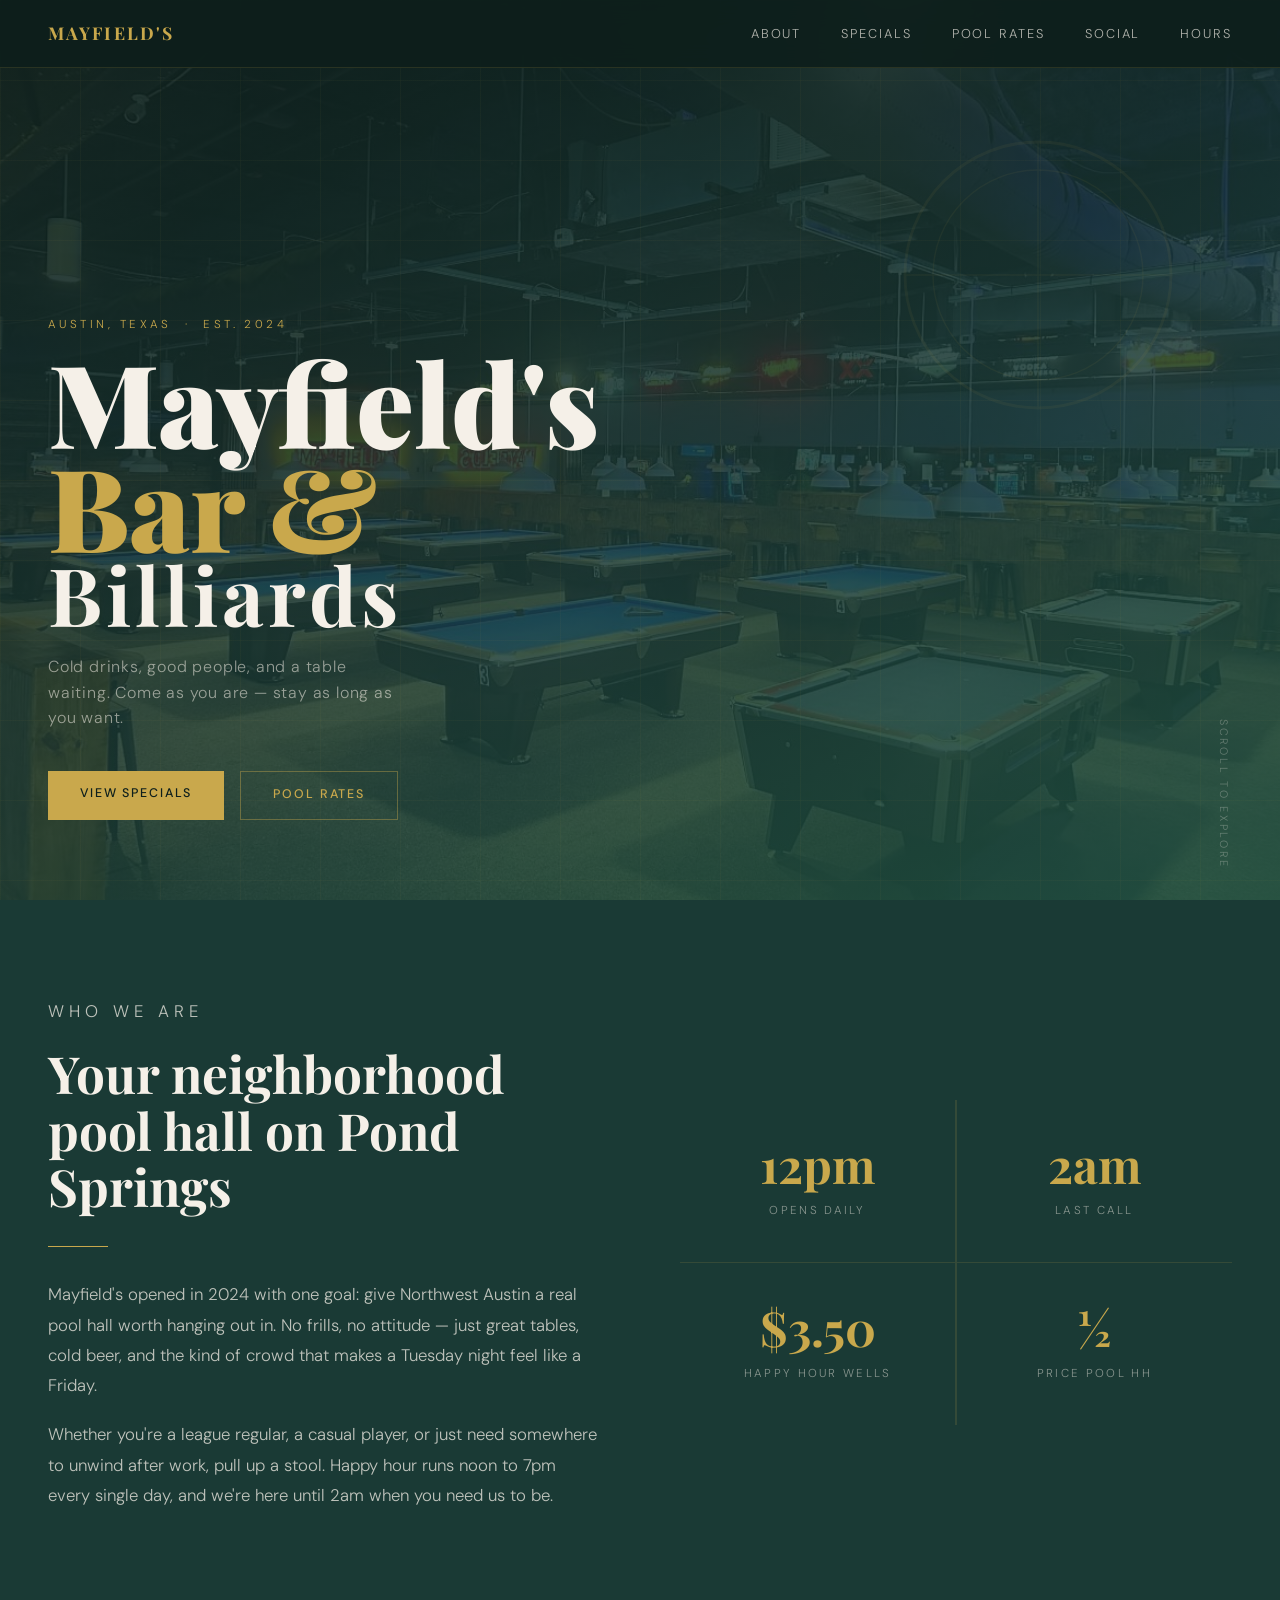
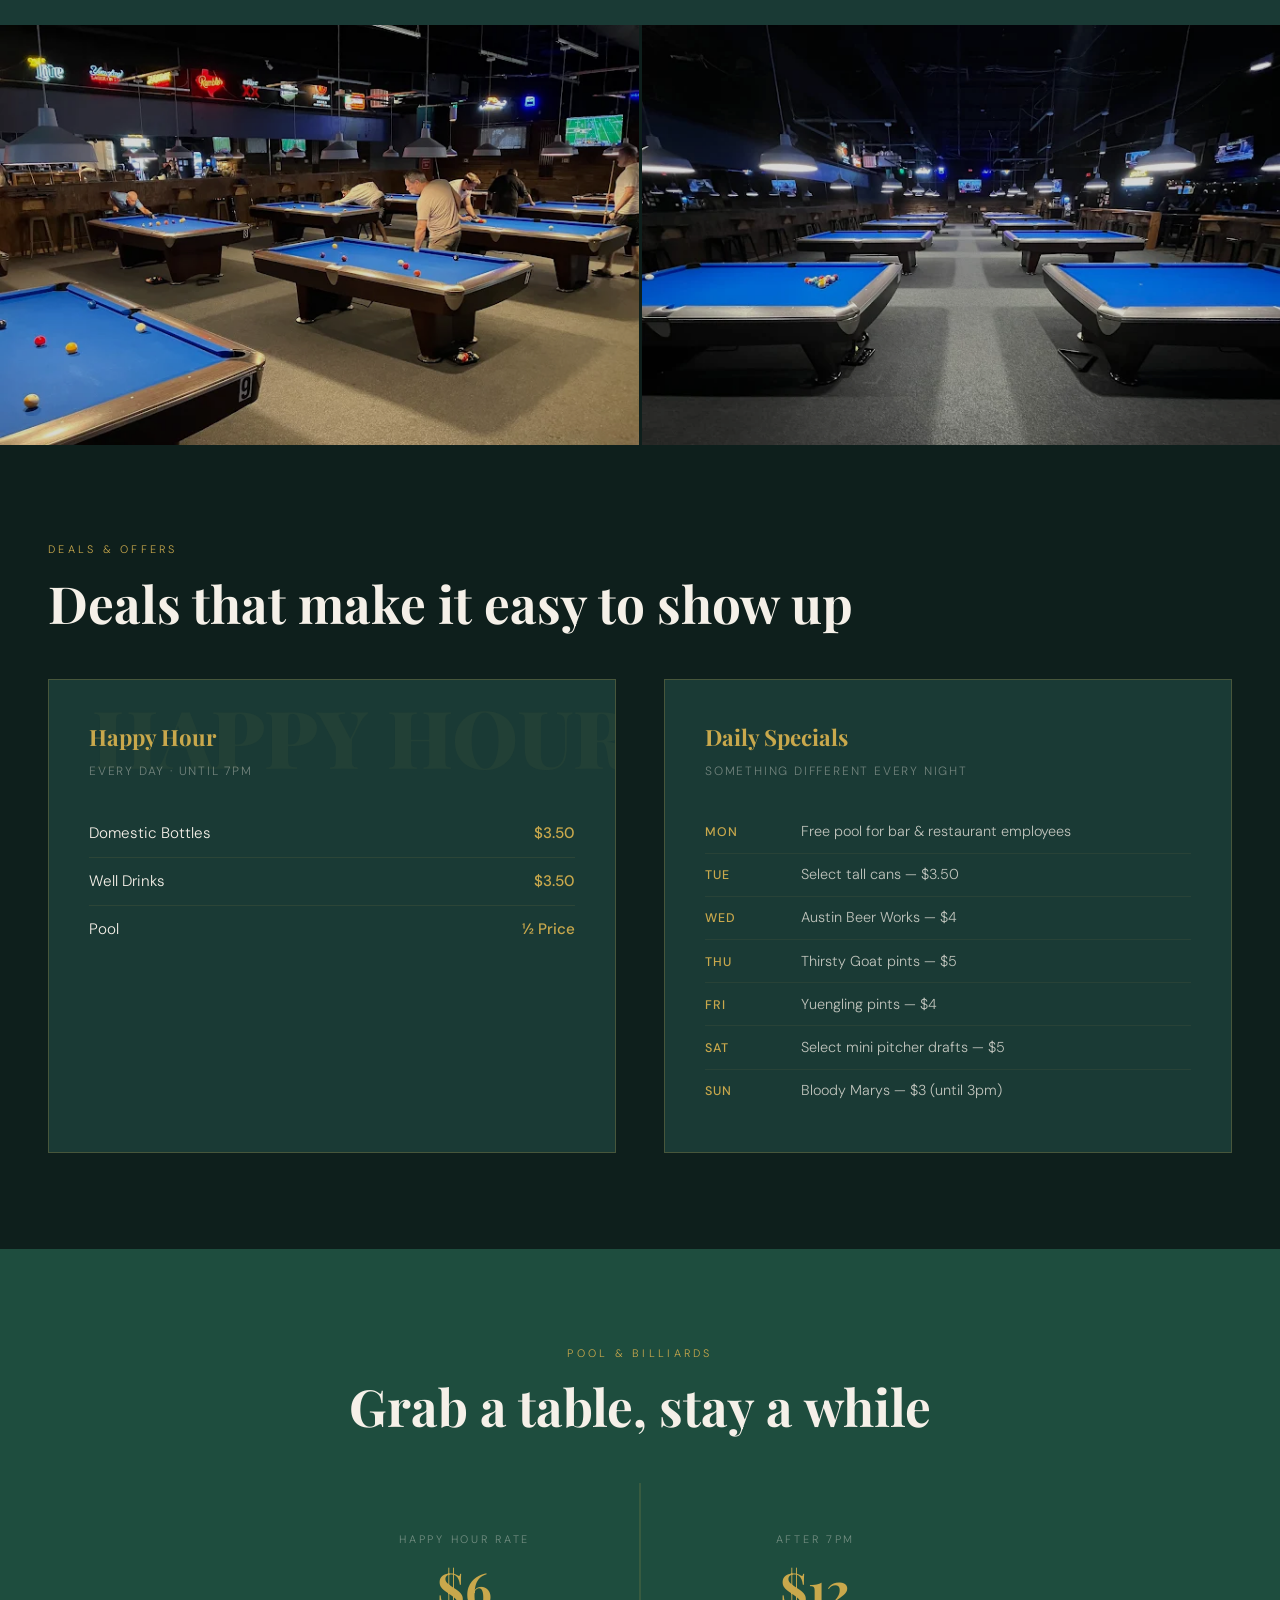
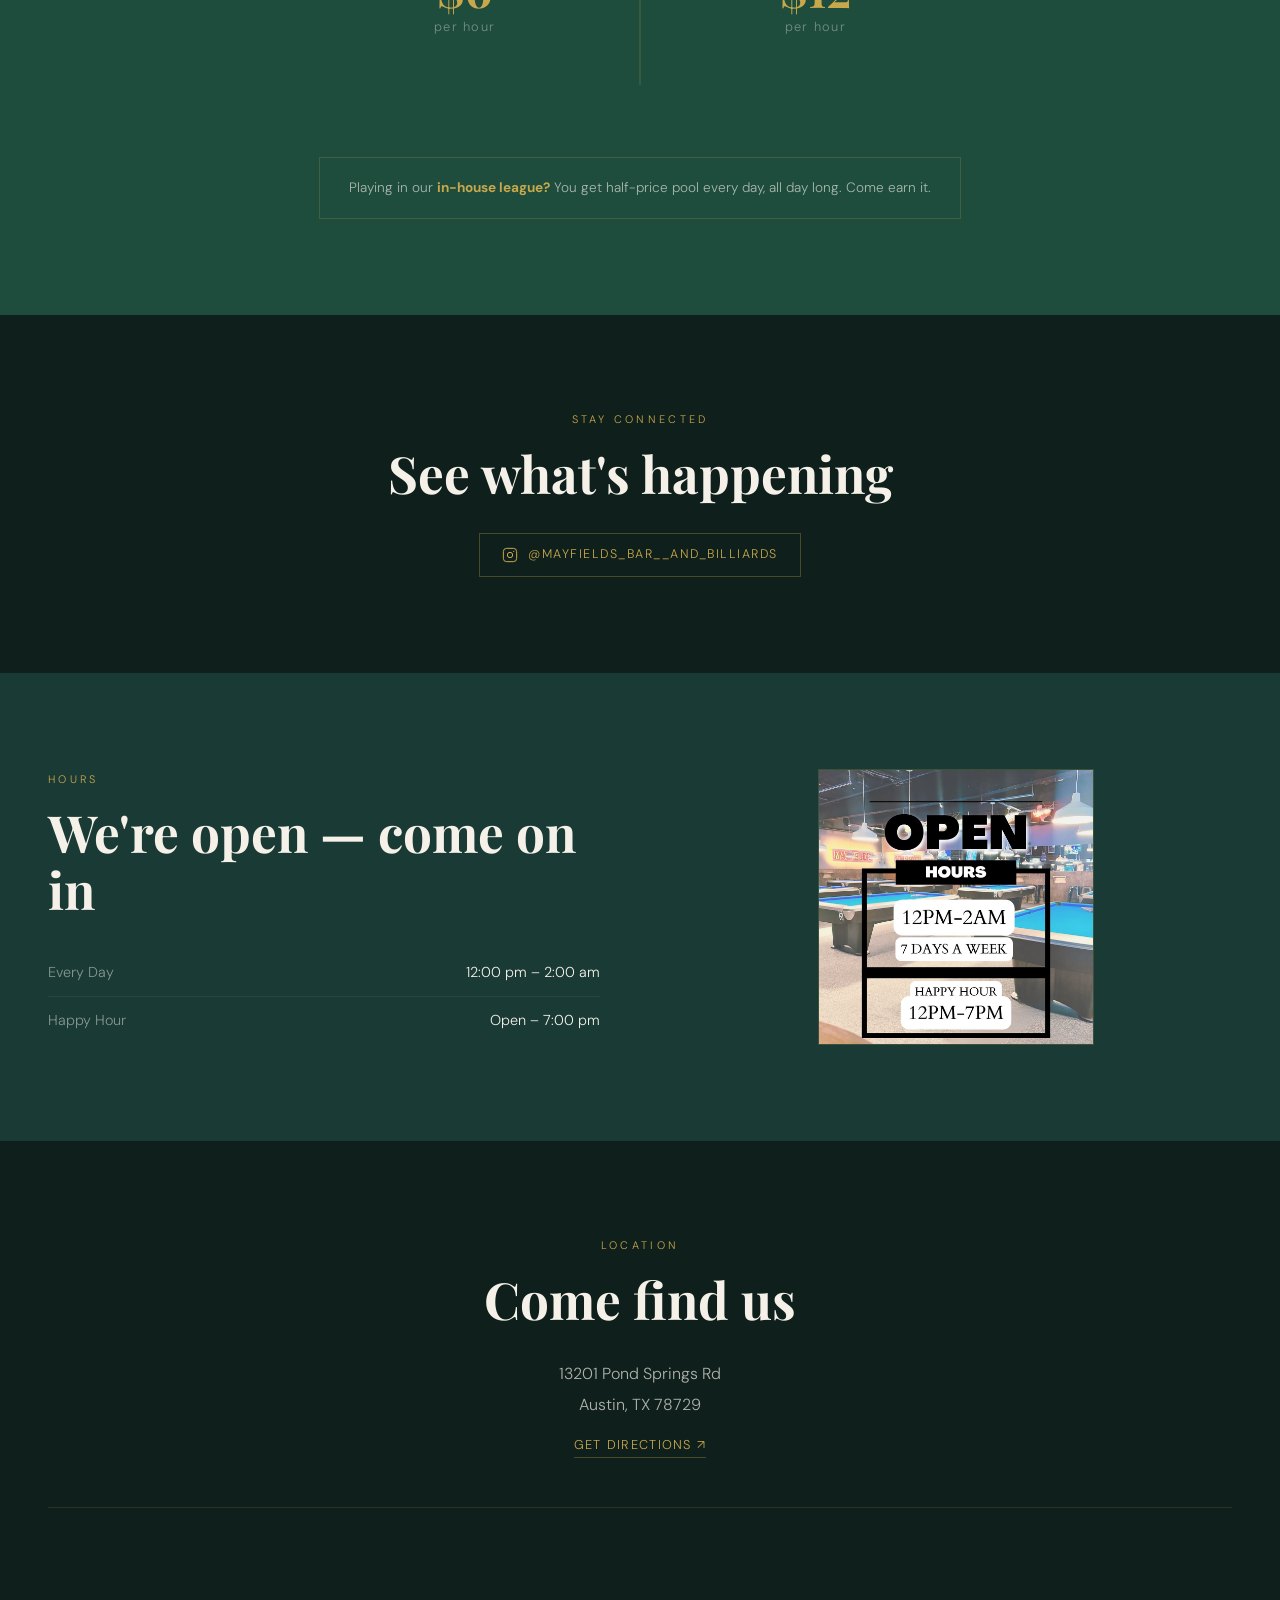
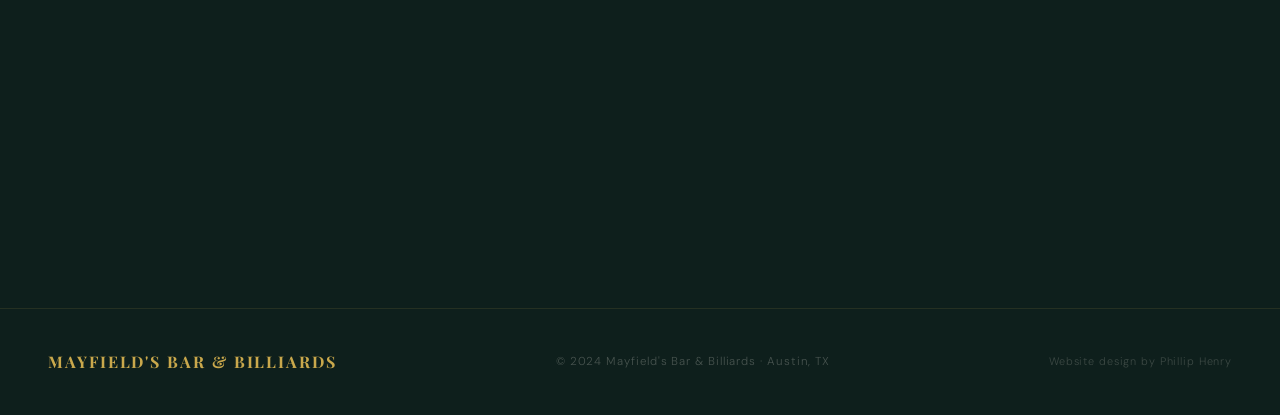
==== commit 58ad70bd: "Rewrite copy with warmer, more human voice Co-Authored-By: Claude Sonnet 4.6 <noreply@anthropic.com>" ====
--- a/index.html
+++ b/index.html
@@ -622,7 +622,7 @@
     <span>Bar &amp;</span>
     <span style="color: var(--cream); font-size: 0.7em; font-weight: 700; letter-spacing: 0.05em;">Billiards</span>
   </h1>
-  <p class="hero-sub">Your quaint neighborhood pool hall. Cold drinks, good company, and felt underfoot.</p>
+  <p class="hero-sub">Cold drinks, good people, and a table waiting. Come as you are — stay as long as you want.</p>
   <div class="hero-cta">
     <a href="#specials" class="btn-primary">View Specials</a>
     <a href="#pool" class="btn-ghost">Pool Rates</a>
@@ -634,10 +634,10 @@
 <section class="about" id="about">
   <div class="about-text">
     <p class="section-label">Who We Are</p>
-    <h2 class="section-title">A quaint billiards dive in the heart of Austin</h2>
+    <h2 class="section-title">Your neighborhood pool hall on Pond Springs</h2>
     <div class="gold-rule"></div>
-    <p>Mayfield's is the kind of place you come back to. Comfortable, unpretentious, and always ready for a good game. Whether you're a league regular or just looking for a cold beer and a table, we've got you.</p>
-    <p>Open every day from noon to 2am. Happy hour runs until 7pm — your kind of deal.</p>
+    <p>Mayfield's opened in 2024 with one goal: give Northwest Austin a real pool hall worth hanging out in. No frills, no attitude — just great tables, cold beer, and the kind of crowd that makes a Tuesday night feel like a Friday.</p>
+    <p>Whether you're a league regular, a casual player, or just need somewhere to unwind after work, pull up a stool. Happy hour runs noon to 7pm every single day, and we're here until 2am when you need us to be.</p>
   </div>
   <div class="about-stats">
     <div class="stat-box">
@@ -668,7 +668,7 @@
 <!-- SPECIALS -->
 <section class="specials" id="specials">
   <p class="section-label">Deals &amp; Offers</p>
-  <h2 class="section-title">Specials worth showing up for</h2>
+  <h2 class="section-title">Deals that make it easy to show up</h2>
   <div class="specials-grid">
 
     <div class="happy-hour-card">
@@ -706,7 +706,7 @@
 <!-- POOL RATES -->
 <section class="pool-section" id="pool">
   <p class="section-label">Pool &amp; Billiards</p>
-  <h2 class="section-title">Rack 'em up</h2>
+  <h2 class="section-title">Grab a table, stay a while</h2>
   <div class="rates-container">
     <div class="rate-card">
       <p class="rate-time">Happy Hour Rate</p>
@@ -721,7 +721,7 @@
   </div>
   <div style="margin-top: 1.5rem;">
     <div class="rate-note">
-      <strong>In-House League Players</strong> get ½ price pool every day — all day.
+      Playing in our <strong>in-house league?</strong> You get half-price pool every day, all day long. Come earn it.
     </div>
   </div>
 </section>
@@ -729,7 +729,7 @@
 <!-- SOCIAL -->
 <section class="social-section" id="social">
   <p class="section-label">Stay Connected</p>
-  <h2 class="section-title">Follow the action</h2>
+  <h2 class="section-title">See what's happening</h2>
   <div class="social-icons">
     <a href="https://www.instagram.com/mayfields_bar__and_billiards/" class="social-link" target="_blank" rel="noopener noreferrer">
       <svg width="16" height="16" viewBox="0 0 24 24" fill="none" stroke="currentColor" stroke-width="1.5"><rect x="2" y="2" width="20" height="20" rx="5"/><circle cx="12" cy="12" r="4"/><circle cx="17.5" cy="6.5" r="1" fill="currentColor" stroke="none"/></svg>
@@ -742,7 +742,7 @@
 <section class="hours-section" id="info">
   <div>
     <p class="section-label">Hours</p>
-    <h2 class="section-title">We're open when you need us</h2>
+    <h2 class="section-title">We're open — come on in</h2>
     <div class="hours-list">
       <div class="hours-row"><span class="hours-day">Every Day</span><span class="hours-time">12:00 pm – 2:00 am</span></div>
       <div class="hours-row"><span class="hours-day">Happy Hour</span><span class="hours-time">Open – 7:00 pm</span></div>
@@ -756,7 +756,7 @@
 <!-- LOCATION -->
 <section class="location-section" id="location">
   <p class="section-label">Location</p>
-  <h2 class="section-title">Find us</h2>
+  <h2 class="section-title">Come find us</h2>
   <div class="address-block">
     13201 Pond Springs Rd<br>
     Austin, TX 78729<br>
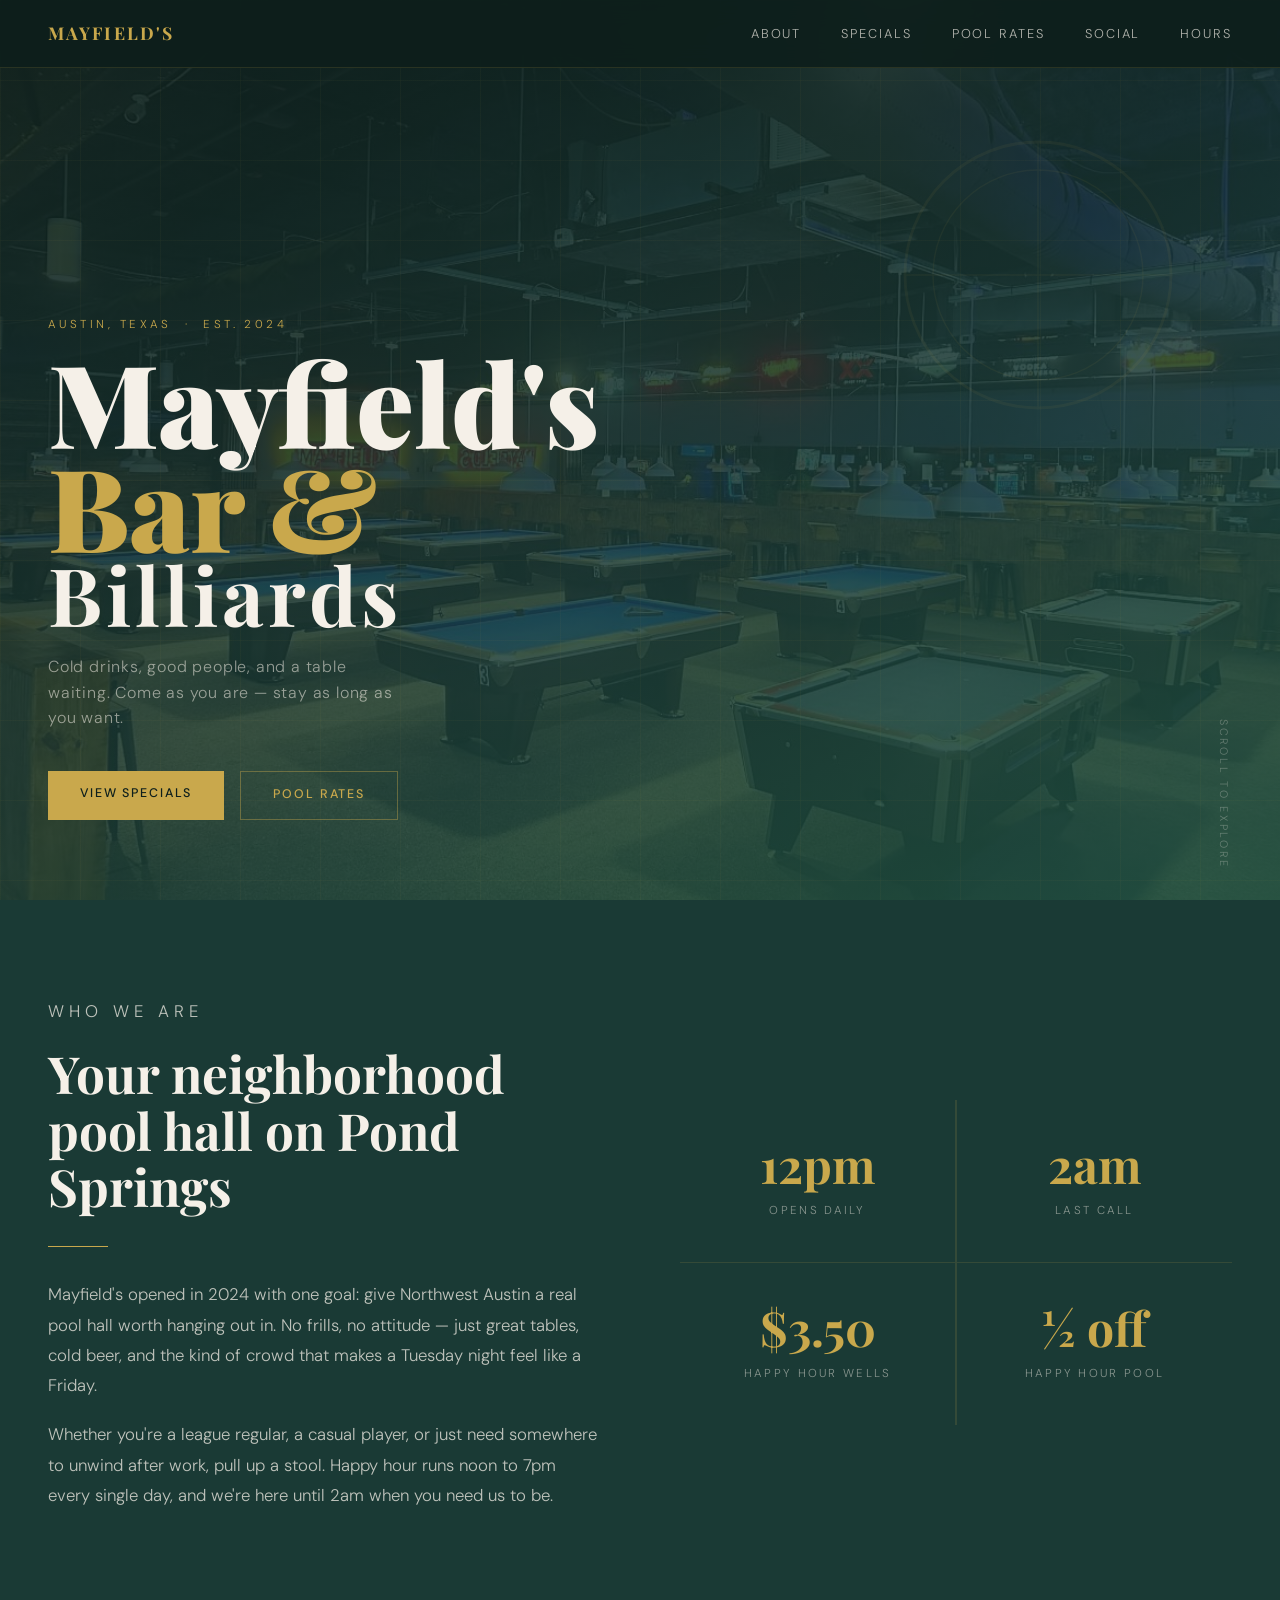
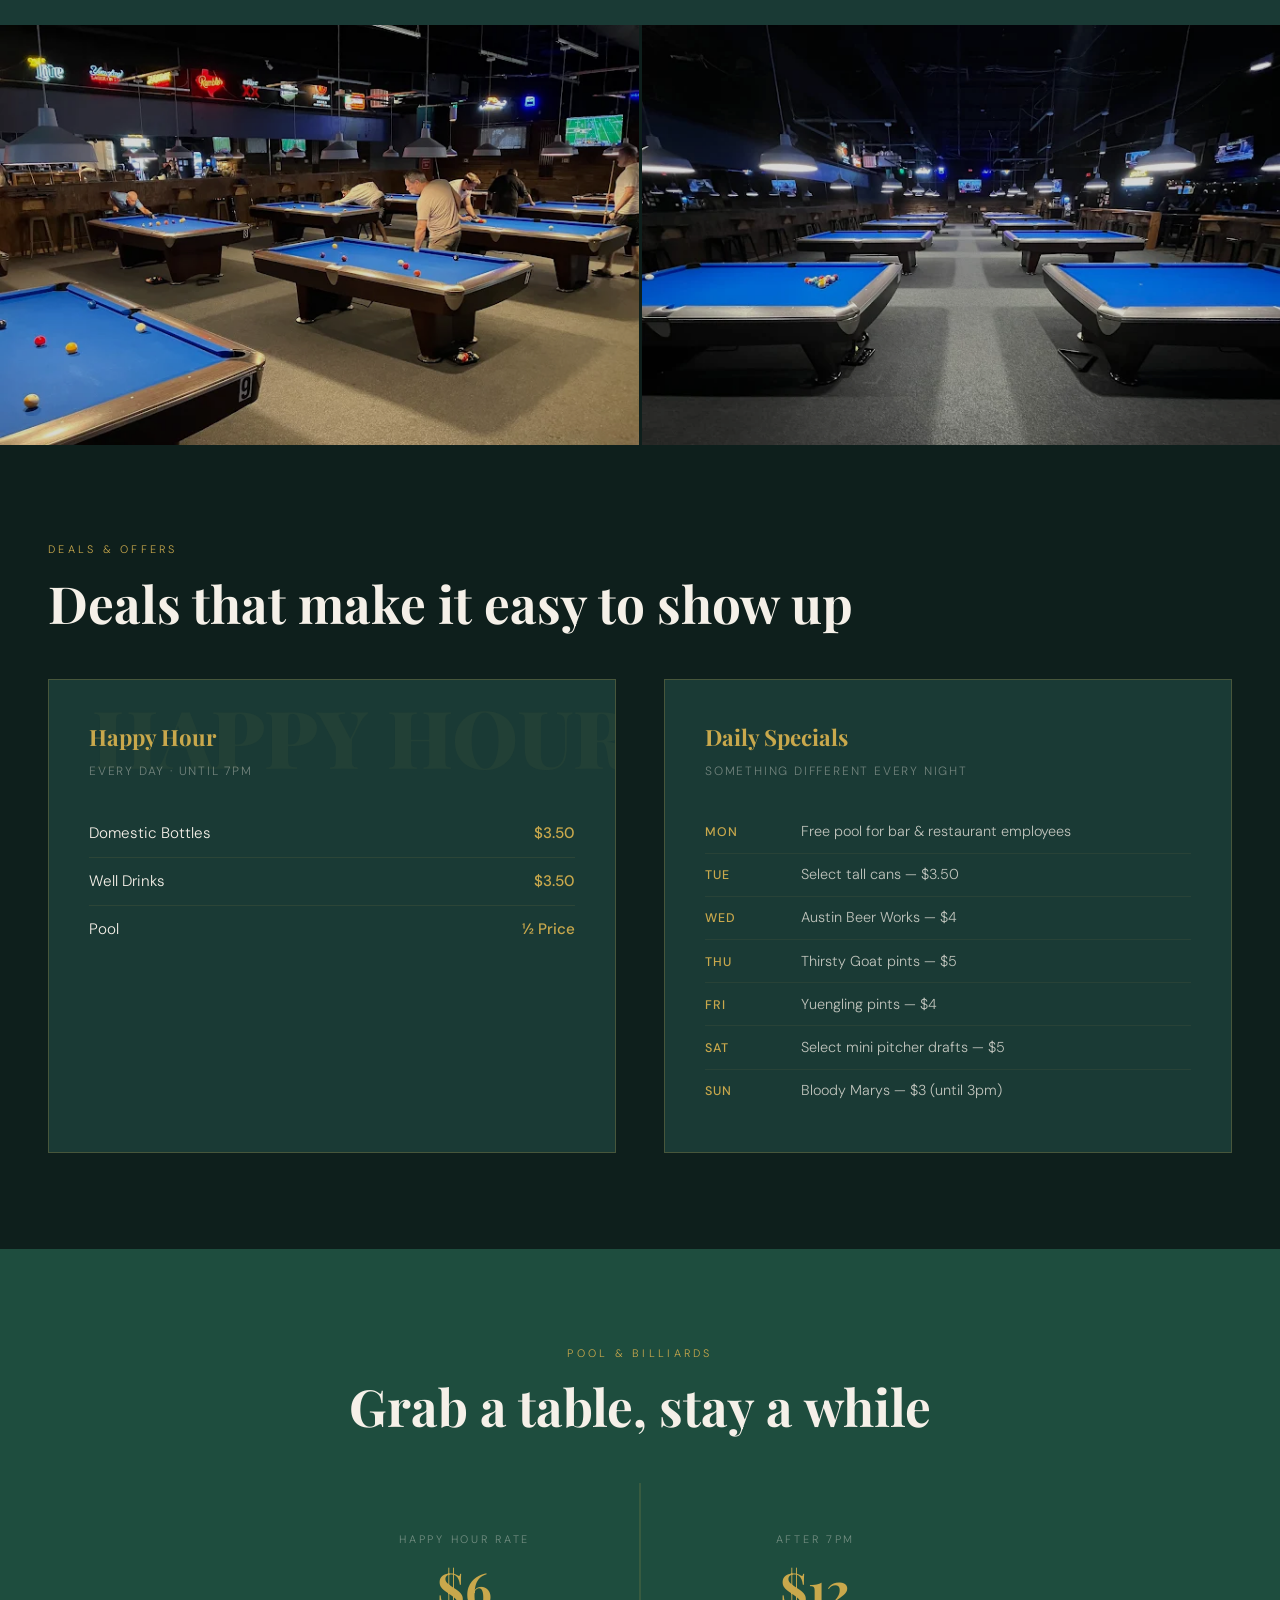
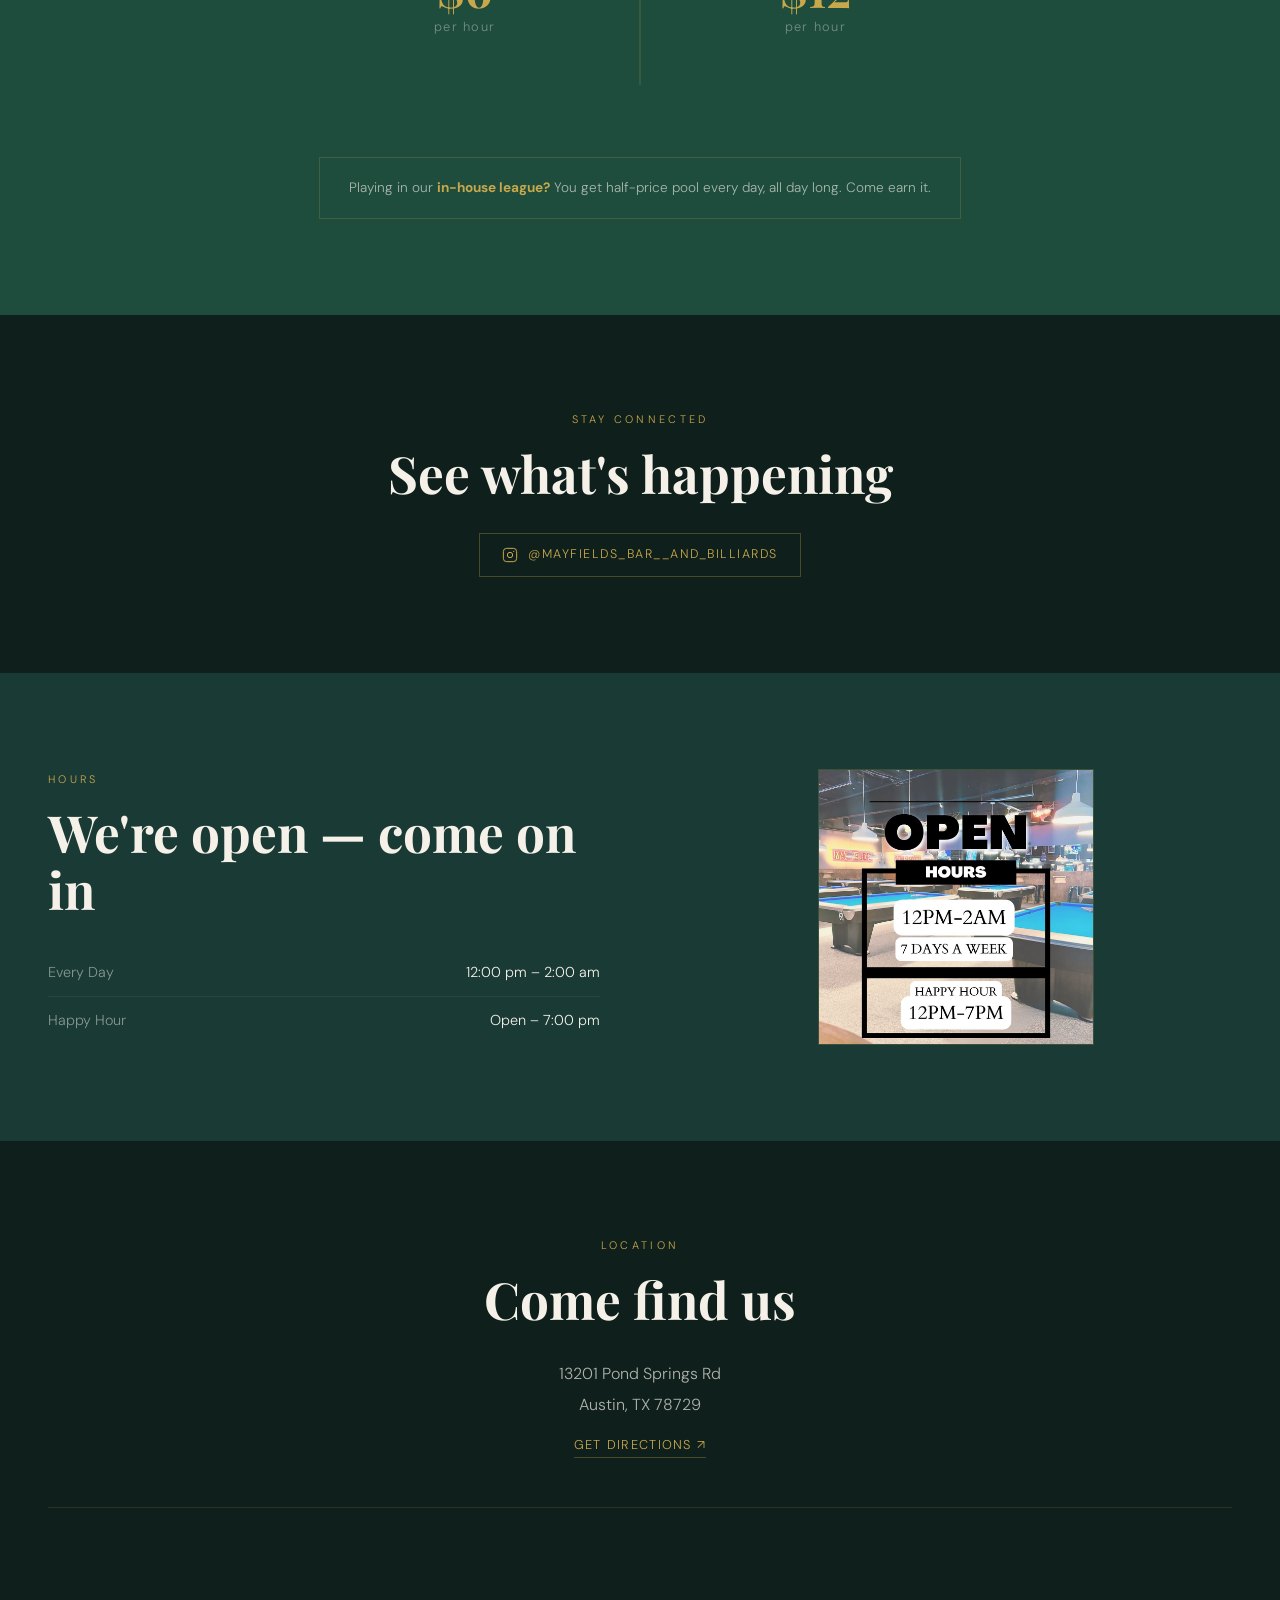
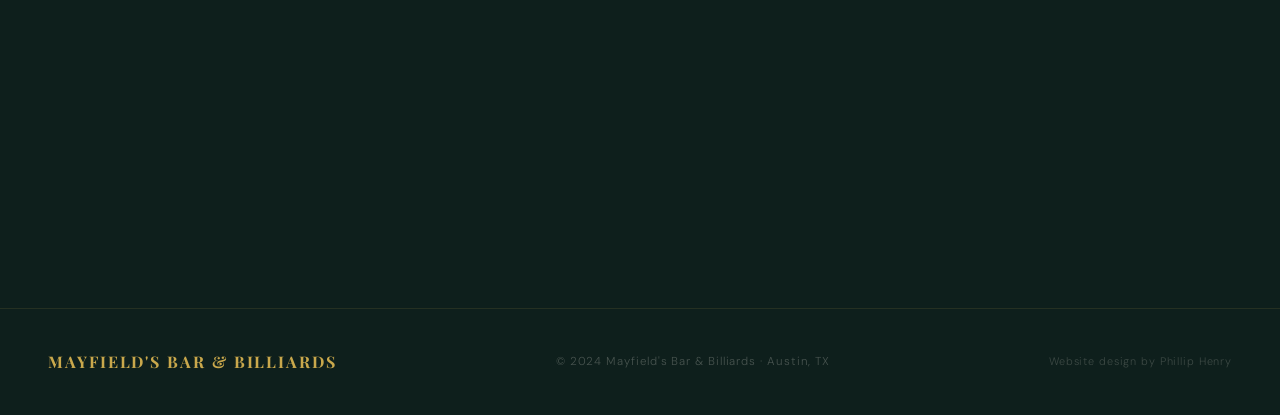
==== commit cd8262c6: "Clarify happy hour pool stat label Co-Authored-By: Claude Sonnet 4.6 <noreply@anthropic.com>" ====
--- a/index.html
+++ b/index.html
@@ -653,8 +653,8 @@
       <span class="stat-label">Happy Hour Wells</span>
     </div>
     <div class="stat-box">
-      <span class="stat-num">½</span>
-      <span class="stat-label">Price Pool HH</span>
+      <span class="stat-num">½ off</span>
+      <span class="stat-label">Happy Hour Pool</span>
     </div>
   </div>
 </section>
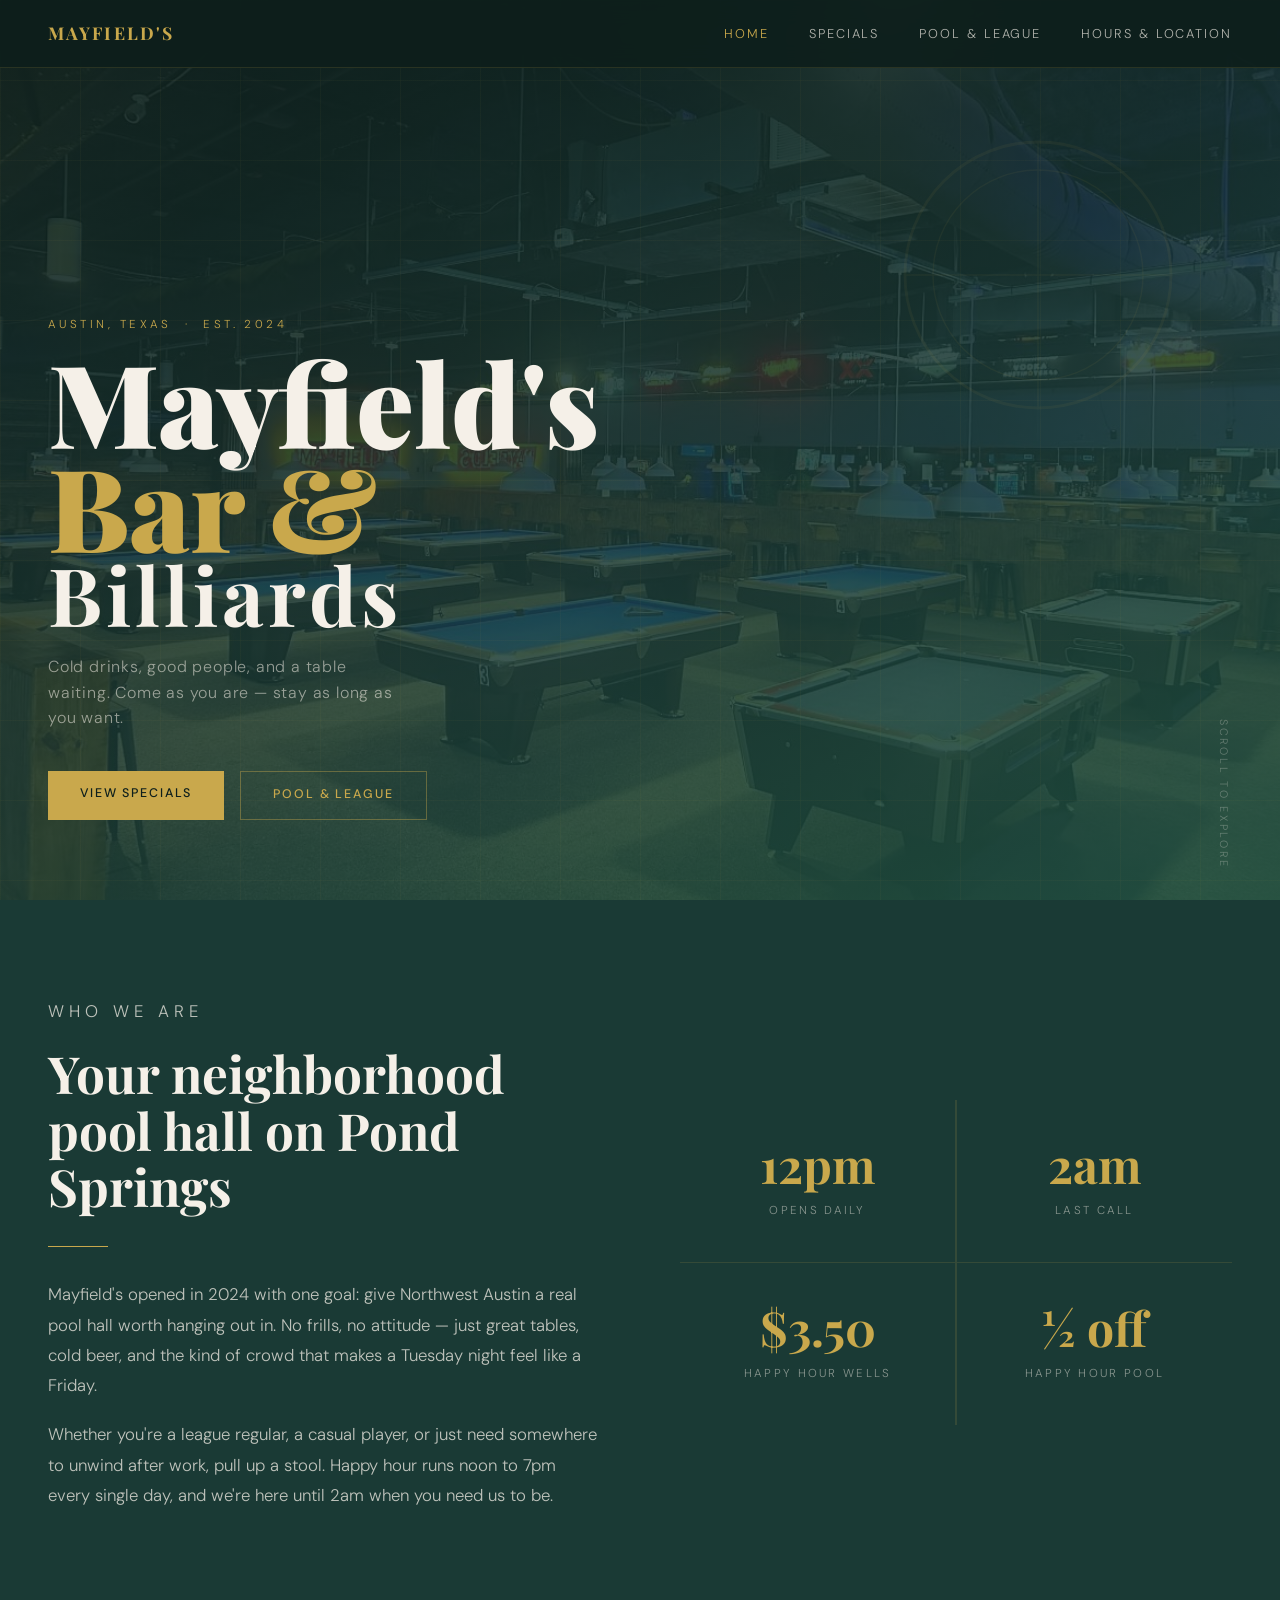
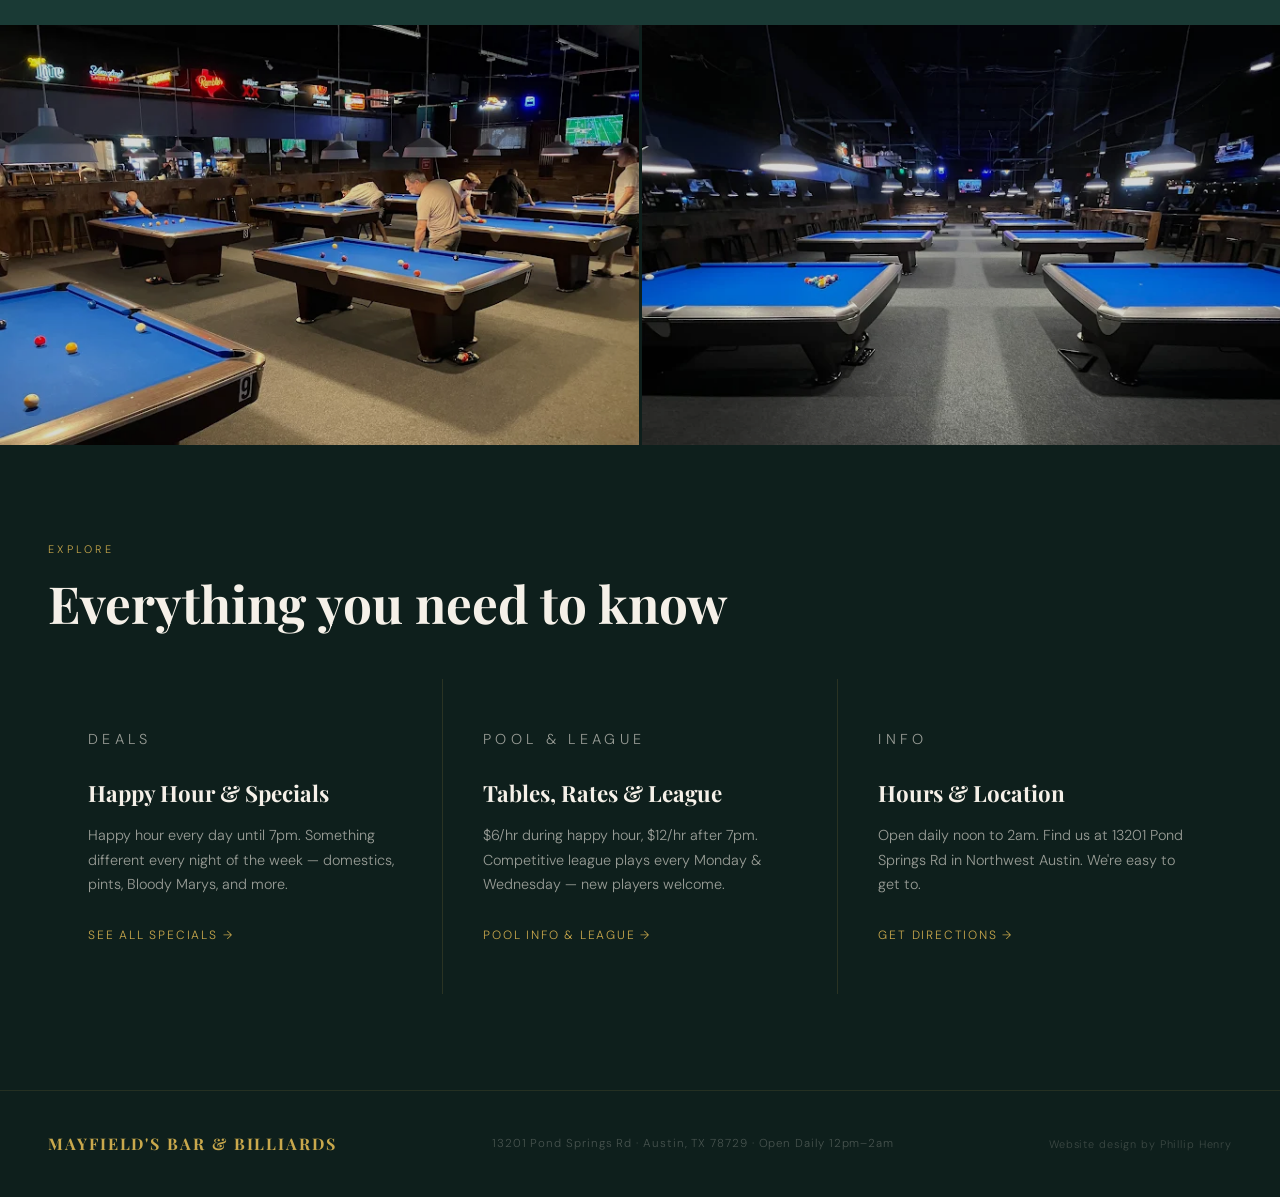
==== commit aad013f7: "Convert to multi-page site, add league section, shared stylesheet - Split single index.html into fou" ====
--- a/index.html
+++ b/index.html
@@ -3,619 +3,46 @@
 <head>
 <meta charset="UTF-8">
 <meta name="viewport" content="width=device-width, initial-scale=1.0">
-<title>Mayfield's Bar & Billiards</title>
+<title>Mayfield's Bar & Billiards — Austin, TX</title>
+<meta name="description" content="Northwest Austin's neighborhood pool hall. Cold drinks, good people, and tables waiting. Open daily noon–2am. Happy hour every day until 7pm.">
+<link rel="preconnect" href="https://fonts.googleapis.com">
 <link href="https://fonts.googleapis.com/css2?family=Playfair+Display:wght@700;900&family=DM+Sans:wght@300;400;500&display=swap" rel="stylesheet">
-<style>
-  *, *::before, *::after { margin: 0; padding: 0; box-sizing: border-box; }
-
-  :root {
-    --teal: #1a3a35;
-    --teal-mid: #2a5248;
-    --teal-light: #3d7a6e;
-    --gold: #c9a84c;
-    --gold-light: #e0c075;
-    --cream: #f5f0e8;
-    --dark: #0e1f1c;
-    --felt: #1e4d3e;
-  }
-
-  html { scroll-behavior: smooth; }
-
-  body {
-    background: var(--dark);
-    color: var(--cream);
-    font-family: 'DM Sans', sans-serif;
-    font-weight: 300;
-    line-height: 1.6;
-    overflow-x: hidden;
-  }
-
-  /* NOISE TEXTURE OVERLAY */
-  body::before {
-    content: '';
-    position: fixed;
-    inset: 0;
-    background-image: url("data:image/svg+xml,%3Csvg viewBox='0 0 256 256' xmlns='http://www.w3.org/2000/svg'%3E%3Cfilter id='noise'%3E%3CfeTurbulence type='fractalNoise' baseFrequency='0.9' numOctaves='4' stitchTiles='stitch'/%3E%3C/filter%3E%3Crect width='100%25' height='100%25' filter='url(%23noise)' opacity='0.04'/%3E%3C/svg%3E");
-    pointer-events: none;
-    z-index: 0;
-    opacity: 0.4;
-  }
-
-  /* NAV */
-  nav {
-    position: fixed;
-    top: 0; left: 0; right: 0;
-    z-index: 100;
-    display: flex;
-    justify-content: space-between;
-    align-items: center;
-    padding: 1.2rem 3rem;
-    background: rgba(14, 31, 28, 0.92);
-    backdrop-filter: blur(12px);
-    border-bottom: 1px solid rgba(201, 168, 76, 0.15);
-  }
-
-  .nav-logo {
-    font-family: 'Playfair Display', serif;
-    font-size: 1.1rem;
-    font-weight: 700;
-    color: var(--gold);
-    letter-spacing: 0.12em;
-    text-transform: uppercase;
-  }
-
-  .nav-links {
-    display: flex;
-    gap: 2.5rem;
-    list-style: none;
-  }
-
-  .nav-links a {
-    color: var(--cream);
-    text-decoration: none;
-    font-size: 0.8rem;
-    letter-spacing: 0.15em;
-    text-transform: uppercase;
-    opacity: 0.7;
-    transition: opacity 0.2s, color 0.2s;
-  }
-
-  .nav-links a:hover { opacity: 1; color: var(--gold); }
-
-  /* HERO */
-  .hero {
-    min-height: 100vh;
-    display: flex;
-    flex-direction: column;
-    justify-content: flex-end;
-    padding: 0 3rem 5rem;
-    position: relative;
-    background: linear-gradient(160deg, rgba(14,31,28,0.92) 0%, rgba(26,58,53,0.85) 60%, rgba(30,77,62,0.92) 100%), url('images/interior.jpg') center/cover no-repeat;
-    overflow: hidden;
-  }
-
-  /* DECORATIVE BILLIARD BALL */
-  .hero-decoration {
-    position: absolute;
-    top: 15%;
-    right: 8%;
-    width: 280px;
-    height: 280px;
-    opacity: 0.06;
-  }
-
-  /* TABLE LINES DECORATION */
-  .table-lines {
-    position: absolute;
-    inset: 0;
-    background-image:
-      linear-gradient(rgba(201, 168, 76, 0.04) 1px, transparent 1px),
-      linear-gradient(90deg, rgba(201, 168, 76, 0.04) 1px, transparent 1px);
-    background-size: 80px 80px;
-  }
-
-  .hero-eyebrow {
-    font-size: 0.72rem;
-    letter-spacing: 0.3em;
-    text-transform: uppercase;
-    color: var(--gold);
-    margin-bottom: 1rem;
-    animation: fadeUp 0.8s ease forwards;
-    opacity: 0;
-  }
-
-  .hero-title {
-    font-family: 'Playfair Display', serif;
-    font-size: clamp(4rem, 9vw, 8rem);
-    font-weight: 900;
-    line-height: 0.9;
-    color: var(--cream);
-    margin-bottom: 1.5rem;
-    animation: fadeUp 0.8s 0.15s ease forwards;
-    opacity: 0;
-  }
-
-  .hero-title span {
-    color: var(--gold);
-    display: block;
-  }
-
-  .hero-sub {
-    font-size: 1rem;
-    color: rgba(245, 240, 232, 0.55);
-    letter-spacing: 0.05em;
-    max-width: 360px;
-    margin-bottom: 2.5rem;
-    animation: fadeUp 0.8s 0.3s ease forwards;
-    opacity: 0;
-  }
-
-  .hero-cta {
-    display: flex;
-    gap: 1rem;
-    animation: fadeUp 0.8s 0.45s ease forwards;
-    opacity: 0;
-  }
-
-  .btn-primary {
-    background: var(--gold);
-    color: var(--dark);
-    padding: 0.85rem 2rem;
-    border: none;
-    font-family: 'DM Sans', sans-serif;
-    font-size: 0.78rem;
-    font-weight: 500;
-    letter-spacing: 0.15em;
-    text-transform: uppercase;
-    cursor: pointer;
-    text-decoration: none;
-    display: inline-block;
-    transition: background 0.2s, transform 0.15s;
-  }
-
-  .btn-primary:hover { background: var(--gold-light); transform: translateY(-1px); }
-
-  .btn-ghost {
-    border: 1px solid rgba(201, 168, 76, 0.4);
-    color: var(--gold);
-    padding: 0.85rem 2rem;
-    background: none;
-    font-family: 'DM Sans', sans-serif;
-    font-size: 0.78rem;
-    font-weight: 500;
-    letter-spacing: 0.15em;
-    text-transform: uppercase;
-    cursor: pointer;
-    text-decoration: none;
-    display: inline-block;
-    transition: border-color 0.2s, background 0.2s;
-  }
-
-  .btn-ghost:hover { border-color: var(--gold); background: rgba(201, 168, 76, 0.08); }
-
-  .hero-scroll-hint {
-    position: absolute;
-    bottom: 2rem;
-    right: 3rem;
-    font-size: 0.68rem;
-    letter-spacing: 0.25em;
-    text-transform: uppercase;
-    color: rgba(245, 240, 232, 0.3);
-    writing-mode: vertical-rl;
-    animation: fadeUp 1s 0.8s ease forwards;
-    opacity: 0;
-  }
-
-  /* SECTION SHARED */
-  section {
-    position: relative;
-    z-index: 1;
-    padding: 6rem 3rem;
-  }
-
-  .section-label {
-    font-size: 0.68rem;
-    letter-spacing: 0.3em;
-    text-transform: uppercase;
-    color: var(--gold);
-    margin-bottom: 1rem;
-  }
-
-  .section-title {
-    font-family: 'Playfair Display', serif;
-    font-size: clamp(2rem, 4vw, 3.2rem);
-    font-weight: 700;
-    line-height: 1.1;
-    color: var(--cream);
-    margin-bottom: 2rem;
-  }
-
-  /* DIVIDER */
-  .gold-rule {
-    width: 60px;
-    height: 1px;
-    background: var(--gold);
-    margin-bottom: 2rem;
-  }
-
-  /* ABOUT */
-  .about {
-    background: var(--teal);
-    display: grid;
-    grid-template-columns: 1fr 1fr;
-    gap: 5rem;
-    align-items: center;
-  }
-
-  .about-text p {
-    font-size: 1.05rem;
-    color: rgba(245, 240, 232, 0.75);
-    line-height: 1.8;
-    margin-bottom: 1.2rem;
-  }
-
-  .about-stats {
-    display: grid;
-    grid-template-columns: 1fr 1fr;
-    gap: 1.5px;
-    background: rgba(201, 168, 76, 0.15);
-  }
-
-  .stat-box {
-    background: var(--teal);
-    padding: 2.5rem 2rem;
-    text-align: center;
-  }
-
-  .stat-num {
-    font-family: 'Playfair Display', serif;
-    font-size: 3rem;
-    font-weight: 700;
-    color: var(--gold);
-    display: block;
-    line-height: 1;
-    margin-bottom: 0.5rem;
-  }
-
-  .stat-label {
-    font-size: 0.72rem;
-    letter-spacing: 0.2em;
-    text-transform: uppercase;
-    color: rgba(245, 240, 232, 0.5);
-  }
-
-  /* SPECIALS */
-  .specials { background: var(--dark); }
-
-  .specials-grid {
-    display: grid;
-    grid-template-columns: 1fr 1fr;
-    gap: 3rem;
-    margin-top: 3rem;
-  }
-
-  /* HAPPY HOUR */
-  .happy-hour-card {
-    background: var(--teal);
-    border: 1px solid rgba(201, 168, 76, 0.25);
-    padding: 2.5rem;
-    position: relative;
-    overflow: hidden;
-  }
-
-  .happy-hour-card::before {
-    content: 'HAPPY HOUR';
-    position: absolute;
-    top: -0.5rem;
-    right: -1rem;
-    font-family: 'Playfair Display', serif;
-    font-size: 5rem;
-    font-weight: 900;
-    color: rgba(201, 168, 76, 0.05);
-    white-space: nowrap;
-  }
-
-  .happy-hour-card h3 {
-    font-family: 'Playfair Display', serif;
-    font-size: 1.4rem;
-    color: var(--gold);
-    margin-bottom: 0.4rem;
-  }
-
-  .happy-hour-card .subtitle {
-    font-size: 0.75rem;
-    letter-spacing: 0.15em;
-    text-transform: uppercase;
-    color: rgba(245, 240, 232, 0.4);
-    margin-bottom: 1.8rem;
-  }
-
-  .hh-item {
-    display: flex;
-    justify-content: space-between;
-    align-items: center;
-    padding: 0.7rem 0;
-    border-bottom: 1px solid rgba(201, 168, 76, 0.1);
-    font-size: 0.95rem;
-  }
-
-  .hh-item:last-child { border-bottom: none; }
-  .hh-price { color: var(--gold); font-weight: 500; }
-
-  /* DAILY SPECIALS */
-  .daily-specials-card {
-    background: var(--teal);
-    border: 1px solid rgba(201, 168, 76, 0.25);
-    padding: 2.5rem;
-  }
-
-  .daily-specials-card h3 {
-    font-family: 'Playfair Display', serif;
-    font-size: 1.4rem;
-    color: var(--gold);
-    margin-bottom: 0.4rem;
-  }
-
-  .daily-specials-card .subtitle {
-    font-size: 0.75rem;
-    letter-spacing: 0.15em;
-    text-transform: uppercase;
-    color: rgba(245, 240, 232, 0.4);
-    margin-bottom: 1.8rem;
-  }
-
-  .day-row {
-    display: flex;
-    gap: 1rem;
-    padding: 0.6rem 0;
-    border-bottom: 1px solid rgba(201, 168, 76, 0.08);
-    font-size: 0.9rem;
-    align-items: baseline;
-  }
-
-  .day-row:last-child { border-bottom: none; }
-
-  .day-name {
-    font-weight: 500;
-    color: var(--gold);
-    min-width: 80px;
-    font-size: 0.78rem;
-    letter-spacing: 0.1em;
-    text-transform: uppercase;
-  }
-
-  .day-deal { color: rgba(245, 240, 232, 0.75); }
-
-  /* POOL RATES */
-  .pool-section { background: var(--felt); text-align: center; }
-
-  .rates-container {
-    display: flex;
-    gap: 1.5px;
-    background: rgba(201, 168, 76, 0.15);
-    margin: 3rem auto 0;
-    max-width: 700px;
-  }
-
-  .rate-card {
-    flex: 1;
-    background: var(--felt);
-    padding: 3rem 2rem;
-    text-align: center;
-  }
-
-  .rate-time {
-    font-size: 0.68rem;
-    letter-spacing: 0.25em;
-    text-transform: uppercase;
-    color: rgba(245, 240, 232, 0.4);
-    margin-bottom: 1rem;
-  }
-
-  .rate-price {
-    font-family: 'Playfair Display', serif;
-    font-size: 3rem;
-    font-weight: 700;
-    color: var(--gold);
-    line-height: 1;
-    margin-bottom: 0.3rem;
-  }
-
-  .rate-unit {
-    font-size: 0.8rem;
-    color: rgba(245, 240, 232, 0.4);
-    letter-spacing: 0.1em;
-  }
-
-  .rate-note {
-    margin-top: 3rem;
-    padding: 1.2rem 1.8rem;
-    border: 1px solid rgba(201, 168, 76, 0.2);
-    display: inline-block;
-    font-size: 0.85rem;
-    color: rgba(245, 240, 232, 0.65);
-  }
-
-  .rate-note strong { color: var(--gold); }
-
-  /* SOCIAL */
-  .social-section { background: var(--dark); text-align: center; }
-
-  .social-icons {
-    display: flex;
-    gap: 1.5rem;
-    margin-top: 2rem;
-    justify-content: center;
-  }
-
-  .social-link {
-    display: flex;
-    align-items: center;
-    gap: 0.6rem;
-    padding: 0.7rem 1.4rem;
-    border: 1px solid rgba(201, 168, 76, 0.3);
-    color: var(--gold);
-    text-decoration: none;
-    font-size: 0.78rem;
-    letter-spacing: 0.12em;
-    text-transform: uppercase;
-    transition: background 0.2s;
-  }
-
-  .social-link:hover { background: rgba(201, 168, 76, 0.08); }
-
-  /* HOURS */
-  .hours-section {
-    background: var(--teal);
-    display: grid;
-    grid-template-columns: 1fr 1fr;
-    gap: 5rem;
-    align-items: center;
-  }
-
-  .hours-list {
-    margin-top: 1.5rem;
-  }
-
-  .hours-row {
-    display: flex;
-    justify-content: space-between;
-    padding: 0.75rem 0;
-    border-bottom: 1px solid rgba(201, 168, 76, 0.1);
-    font-size: 0.9rem;
-  }
-
-  .hours-row:last-child { border-bottom: none; }
-  .hours-day { color: rgba(245, 240, 232, 0.5); }
-  .hours-time { color: var(--cream); }
-
-  /* LOCATION */
-  .location-section {
-    background: var(--dark);
-    text-align: center;
-    padding-bottom: 0;
-  }
-
-  .address-block {
-    margin-top: 1.5rem;
-    font-size: 1rem;
-    color: rgba(245, 240, 232, 0.7);
-    line-height: 1.9;
-  }
-
-  .map-embed {
-    margin-top: 3rem;
-    border-top: 1px solid rgba(201, 168, 76, 0.15);
-    overflow: hidden;
-    width: 100%;
-  }
-
-  /* FOOTER */
-  footer {
-    background: var(--dark);
-    border-top: 1px solid rgba(201, 168, 76, 0.12);
-    padding: 2.5rem 3rem;
-    display: flex;
-    justify-content: space-between;
-    align-items: center;
-    position: relative;
-    z-index: 1;
-  }
-
-  .footer-logo {
-    font-family: 'Playfair Display', serif;
-    font-size: 1rem;
-    font-weight: 700;
-    color: var(--gold);
-    letter-spacing: 0.12em;
-    text-transform: uppercase;
-  }
-
-  .footer-copy {
-    font-size: 0.72rem;
-    color: rgba(245, 240, 232, 0.25);
-    letter-spacing: 0.08em;
-  }
-
-  .footer-credit {
-    font-size: 0.68rem;
-    color: rgba(245, 240, 232, 0.2);
-    letter-spacing: 0.08em;
-  }
-
-  @keyframes fadeUp {
-    from { opacity: 0; transform: translateY(24px); }
-    to { opacity: 1; transform: translateY(0); }
-  }
-
-  /* PHOTO STRIP */
-  .photo-strip {
-    display: grid;
-    grid-template-columns: 1fr 1fr;
-    height: 420px;
-    gap: 3px;
-    position: relative;
-    z-index: 1;
-  }
-
-  .photo-strip img {
-    width: 100%;
-    height: 100%;
-    object-fit: cover;
-    display: block;
-    filter: brightness(0.85);
-    transition: filter 0.3s;
-  }
-
-  .photo-strip img:hover { filter: brightness(1); }
-
-  /* HOURS PROMO IMAGE */
-  .hours-promo-img {
-    margin-top: 1.8rem;
-    width: 100%;
-    max-width: 360px;
-    display: block;
-    border: 1px solid rgba(201, 168, 76, 0.2);
-  }
-
-  @media (max-width: 768px) {
-    nav { padding: 1rem 1.5rem; }
-    .nav-links { display: none; }
-    section { padding: 4rem 1.5rem; }
-    .hero { padding: 0 1.5rem 4rem; }
-    .about, .hours-section { grid-template-columns: 1fr; gap: 2.5rem; }
-    .photo-strip { grid-template-columns: 1fr; height: auto; }
-    .photo-strip img { height: 260px; }
-    .specials-grid { grid-template-columns: 1fr; }
-    .rates-container { flex-direction: column; }
-    footer { flex-direction: column; gap: 1rem; text-align: center; }
-  }
-</style>
+<link rel="stylesheet" href="styles.css">
 </head>
 <body>
 
+<!-- MOBILE MENU -->
+<div class="mobile-menu" id="mobileMenu">
+  <button class="mobile-menu-close" id="mobileClose" aria-label="Close menu">&#x2715;</button>
+  <a href="index.html">Home</a>
+  <a href="specials.html">Specials</a>
+  <a href="pool.html">Pool &amp; League</a>
+  <a href="hours.html">Hours &amp; Location</a>
+</div>
+
 <!-- NAV -->
 <nav>
-  <div class="nav-logo">Mayfield's</div>
+  <a href="index.html" class="nav-logo">Mayfield's</a>
   <ul class="nav-links">
-    <li><a href="#about">About</a></li>
-    <li><a href="#specials">Specials</a></li>
-    <li><a href="#pool">Pool Rates</a></li>
-    <li><a href="#social">Social</a></li>
-    <li><a href="#info">Hours</a></li>
+    <li><a href="index.html" class="active">Home</a></li>
+    <li><a href="specials.html">Specials</a></li>
+    <li><a href="pool.html">Pool &amp; League</a></li>
+    <li><a href="hours.html">Hours &amp; Location</a></li>
   </ul>
+  <button class="hamburger" id="hamburger" aria-label="Open menu">
+    <span></span><span></span><span></span>
+  </button>
 </nav>
 
 <!-- HERO -->
 <section class="hero">
   <div class="table-lines"></div>
-  <svg class="hero-decoration" viewBox="0 0 200 200" xmlns="http://www.w3.org/2000/svg">
+  <svg class="hero-decoration" viewBox="0 0 200 200" xmlns="http://www.w3.org/2000/svg" aria-hidden="true">
     <circle cx="100" cy="100" r="95" fill="none" stroke="#c9a84c" stroke-width="2"/>
     <circle cx="100" cy="100" r="75" fill="none" stroke="#c9a84c" stroke-width="1"/>
     <line x1="5" y1="100" x2="195" y2="100" stroke="#c9a84c" stroke-width="1"/>
     <line x1="100" y1="5" x2="100" y2="195" stroke="#c9a84c" stroke-width="1"/>
   </svg>
-
   <p class="hero-eyebrow">Austin, Texas &nbsp;·&nbsp; Est. 2024</p>
   <h1 class="hero-title">
     Mayfield's
@@ -624,8 +51,8 @@
   </h1>
   <p class="hero-sub">Cold drinks, good people, and a table waiting. Come as you are — stay as long as you want.</p>
   <div class="hero-cta">
-    <a href="#specials" class="btn-primary">View Specials</a>
-    <a href="#pool" class="btn-ghost">Pool Rates</a>
+    <a href="specials.html" class="btn-primary">View Specials</a>
+    <a href="pool.html" class="btn-ghost">Pool &amp; League</a>
   </div>
   <span class="hero-scroll-hint">Scroll to explore</span>
 </section>
@@ -665,114 +92,50 @@
   <img src="images/tables-empty.webp" alt="Pool tables at Mayfield's Bar & Billiards">
 </div>
 
-<!-- SPECIALS -->
-<section class="specials" id="specials">
-  <p class="section-label">Deals &amp; Offers</p>
-  <h2 class="section-title">Deals that make it easy to show up</h2>
-  <div class="specials-grid">
+<!-- PAGE TEASERS -->
+<section class="page-links">
+  <p class="section-label">Explore</p>
+  <h2 class="section-title">Everything you need to know</h2>
+  <div class="page-link-grid">
 
-    <div class="happy-hour-card">
-      <h3>Happy Hour</h3>
-      <p class="subtitle">Every Day · Until 7pm</p>
-      <div class="hh-item">
-        <span>Domestic Bottles</span>
-        <span class="hh-price">$3.50</span>
-      </div>
-      <div class="hh-item">
-        <span>Well Drinks</span>
-        <span class="hh-price">$3.50</span>
-      </div>
-      <div class="hh-item">
-        <span>Pool</span>
-        <span class="hh-price">½ Price</span>
-      </div>
-    </div>
+    <a href="specials.html" class="page-link-card">
+      <p class="section-label">Deals</p>
+      <h3>Happy Hour &amp; Specials</h3>
+      <p>Happy hour every day until 7pm. Something different every night of the week — domestics, pints, Bloody Marys, and more.</p>
+      <span class="link-arrow">See All Specials →</span>
+    </a>
 
-    <div class="daily-specials-card">
-      <h3>Daily Specials</h3>
-      <p class="subtitle">Something Different Every Night</p>
-      <div class="day-row"><span class="day-name">Mon</span><span class="day-deal">Free pool for bar &amp; restaurant employees</span></div>
-      <div class="day-row"><span class="day-name">Tue</span><span class="day-deal">Select tall cans — $3.50</span></div>
-      <div class="day-row"><span class="day-name">Wed</span><span class="day-deal">Austin Beer Works — $4</span></div>
-      <div class="day-row"><span class="day-name">Thu</span><span class="day-deal">Thirsty Goat pints — $5</span></div>
-      <div class="day-row"><span class="day-name">Fri</span><span class="day-deal">Yuengling pints — $4</span></div>
-      <div class="day-row"><span class="day-name">Sat</span><span class="day-deal">Select mini pitcher drafts — $5</span></div>
-      <div class="day-row"><span class="day-name">Sun</span><span class="day-deal">Bloody Marys — $3 (until 3pm)</span></div>
-    </div>
+    <a href="pool.html" class="page-link-card">
+      <p class="section-label">Pool &amp; League</p>
+      <h3>Tables, Rates &amp; League</h3>
+      <p>$6/hr during happy hour, $12/hr after 7pm. Competitive league plays every Monday &amp; Wednesday — new players welcome.</p>
+      <span class="link-arrow">Pool Info &amp; League →</span>
+    </a>
 
-  </div>
-</section>
+    <a href="hours.html" class="page-link-card">
+      <p class="section-label">Info</p>
+      <h3>Hours &amp; Location</h3>
+      <p>Open daily noon to 2am. Find us at 13201 Pond Springs Rd in Northwest Austin. We're easy to get to.</p>
+      <span class="link-arrow">Get Directions →</span>
+    </a>
 
-<!-- POOL RATES -->
-<section class="pool-section" id="pool">
-  <p class="section-label">Pool &amp; Billiards</p>
-  <h2 class="section-title">Grab a table, stay a while</h2>
-  <div class="rates-container">
-    <div class="rate-card">
-      <p class="rate-time">Happy Hour Rate</p>
-      <p class="rate-price">$6</p>
-      <p class="rate-unit">per hour</p>
-    </div>
-    <div class="rate-card">
-      <p class="rate-time">After 7pm</p>
-      <p class="rate-price">$12</p>
-      <p class="rate-unit">per hour</p>
-    </div>
-  </div>
-  <div style="margin-top: 1.5rem;">
-    <div class="rate-note">
-      Playing in our <strong>in-house league?</strong> You get half-price pool every day, all day long. Come earn it.
-    </div>
-  </div>
-</section>
-
-<!-- SOCIAL -->
-<section class="social-section" id="social">
-  <p class="section-label">Stay Connected</p>
-  <h2 class="section-title">See what's happening</h2>
-  <div class="social-icons">
-    <a href="https://www.instagram.com/mayfields_bar__and_billiards/" class="social-link" target="_blank" rel="noopener noreferrer">
-      <svg width="16" height="16" viewBox="0 0 24 24" fill="none" stroke="currentColor" stroke-width="1.5"><rect x="2" y="2" width="20" height="20" rx="5"/><circle cx="12" cy="12" r="4"/><circle cx="17.5" cy="6.5" r="1" fill="currentColor" stroke="none"/></svg>
-      @mayfields_bar__and_billiards
-    </a>
-  </div>
-</section>
-
-<!-- HOURS -->
-<section class="hours-section" id="info">
-  <div>
-    <p class="section-label">Hours</p>
-    <h2 class="section-title">We're open — come on in</h2>
-    <div class="hours-list">
-      <div class="hours-row"><span class="hours-day">Every Day</span><span class="hours-time">12:00 pm – 2:00 am</span></div>
-      <div class="hours-row"><span class="hours-day">Happy Hour</span><span class="hours-time">Open – 7:00 pm</span></div>
-    </div>
-  </div>
-  <div>
-    <img src="images/hours-promo.jpg" alt="Open hours and happy hour info" style="width: 50%; display: block; border: 1px solid rgba(201, 168, 76, 0.2); margin: 0 auto;">
-  </div>
-</section>
-
-<!-- LOCATION -->
-<section class="location-section" id="location">
-  <p class="section-label">Location</p>
-  <h2 class="section-title">Come find us</h2>
-  <div class="address-block">
-    13201 Pond Springs Rd<br>
-    Austin, TX 78729<br>
-    <a href="https://www.google.com/maps/place/mayfield%E2%80%99s+bar+and+billiards/data=!4m2!3m1!1s0x8644cd9cfb4750c3:0x743b629567cdb4bb?sa=X&ved=1t:242&ictx=111" target="_blank" style="color: var(--gold); font-size: 0.8rem; letter-spacing: 0.1em; text-transform: uppercase; text-decoration: none; display: inline-block; margin-top: 0.8rem; border-bottom: 1px solid rgba(201,168,76,0.3);">Get Directions ↗</a>
-  </div>
-  <div class="map-embed">
-    <iframe src="https://www.google.com/maps/embed?pb=!1m18!1m12!1m3!1d600!2d-97.7784356!3d30.4461556!2m3!1f0!2f0!3f0!3m2!1i1024!2i768!4f13.1!3m3!1m2!1s0x8644cd9cfb4750c3%3A0x743b629567cdb4bb!2sMayfield%E2%80%99s%20Bar%20and%20Billiards!5e0!3m2!1sen!2sus!4v1714000000000" width="100%" height="400" frameborder="0" style="display: block; border: 0; filter: grayscale(30%) invert(5%);" allowfullscreen="" loading="lazy" referrerpolicy="no-referrer-when-downgrade"></iframe>
   </div>
 </section>
 
 <!-- FOOTER -->
 <footer>
-  <div class="footer-logo">Mayfield's Bar &amp; Billiards</div>
-  <div class="footer-copy">© 2024 Mayfield's Bar &amp; Billiards · Austin, TX</div>
+  <a href="index.html" class="footer-logo">Mayfield's Bar &amp; Billiards</a>
+  <div class="footer-copy">13201 Pond Springs Rd · Austin, TX 78729 · Open Daily 12pm–2am</div>
   <div class="footer-credit">Website design by Phillip Henry</div>
 </footer>
 
+<script>
+  const hamburger = document.getElementById('hamburger');
+  const mobileMenu = document.getElementById('mobileMenu');
+  const mobileClose = document.getElementById('mobileClose');
+  hamburger.addEventListener('click', () => mobileMenu.classList.add('open'));
+  mobileClose.addEventListener('click', () => mobileMenu.classList.remove('open'));
+  mobileMenu.addEventListener('click', e => { if (e.target === mobileMenu) mobileMenu.classList.remove('open'); });
+</script>
 </body>
 </html>
--- a/styles.css
+++ b/styles.css
@@ -0,0 +1,825 @@
+/* ─── RESET & TOKENS ─── */
+*, *::before, *::after { margin: 0; padding: 0; box-sizing: border-box; }
+
+:root {
+  --teal: #1a3a35;
+  --teal-mid: #2a5248;
+  --teal-light: #3d7a6e;
+  --gold: #c9a84c;
+  --gold-light: #e0c075;
+  --cream: #f5f0e8;
+  --dark: #0e1f1c;
+  --felt: #1e4d3e;
+}
+
+html { scroll-behavior: smooth; }
+
+body {
+  background: var(--dark);
+  color: var(--cream);
+  font-family: 'DM Sans', sans-serif;
+  font-weight: 300;
+  line-height: 1.6;
+  overflow-x: hidden;
+}
+
+body::before {
+  content: '';
+  position: fixed;
+  inset: 0;
+  background-image: url("data:image/svg+xml,%3Csvg viewBox='0 0 256 256' xmlns='http://www.w3.org/2000/svg'%3E%3Cfilter id='noise'%3E%3CfeTurbulence type='fractalNoise' baseFrequency='0.9' numOctaves='4' stitchTiles='stitch'/%3E%3C/filter%3E%3Crect width='100%25' height='100%25' filter='url(%23noise)' opacity='0.04'/%3E%3C/svg%3E");
+  pointer-events: none;
+  z-index: 0;
+  opacity: 0.4;
+}
+
+/* ─── NAV ─── */
+nav {
+  position: fixed;
+  top: 0; left: 0; right: 0;
+  z-index: 100;
+  display: flex;
+  justify-content: space-between;
+  align-items: center;
+  padding: 1.2rem 3rem;
+  background: rgba(14, 31, 28, 0.92);
+  backdrop-filter: blur(12px);
+  border-bottom: 1px solid rgba(201, 168, 76, 0.15);
+}
+
+.nav-logo {
+  font-family: 'Playfair Display', serif;
+  font-size: 1.1rem;
+  font-weight: 700;
+  color: var(--gold);
+  letter-spacing: 0.12em;
+  text-transform: uppercase;
+  text-decoration: none;
+}
+
+.nav-links {
+  display: flex;
+  gap: 2.5rem;
+  list-style: none;
+}
+
+.nav-links a {
+  color: var(--cream);
+  text-decoration: none;
+  font-size: 0.8rem;
+  letter-spacing: 0.15em;
+  text-transform: uppercase;
+  opacity: 0.7;
+  transition: opacity 0.2s, color 0.2s;
+}
+
+.nav-links a:hover,
+.nav-links a.active { opacity: 1; color: var(--gold); }
+
+/* Hamburger */
+.hamburger {
+  display: none;
+  flex-direction: column;
+  gap: 5px;
+  background: none;
+  border: none;
+  padding: 4px;
+  cursor: pointer;
+}
+
+.hamburger span {
+  display: block;
+  width: 22px;
+  height: 2px;
+  background: var(--gold);
+}
+
+/* Mobile overlay menu */
+.mobile-menu {
+  display: none;
+  position: fixed;
+  inset: 0;
+  background: rgba(14, 31, 28, 0.98);
+  z-index: 99;
+  flex-direction: column;
+  justify-content: center;
+  align-items: center;
+  gap: 2.5rem;
+}
+
+.mobile-menu.open { display: flex; }
+
+.mobile-menu a {
+  color: var(--cream);
+  text-decoration: none;
+  font-size: 1.4rem;
+  font-family: 'Playfair Display', serif;
+  letter-spacing: 0.05em;
+  transition: color 0.2s;
+}
+
+.mobile-menu a:hover { color: var(--gold); }
+
+.mobile-menu-close {
+  position: absolute;
+  top: 1.5rem;
+  right: 1.5rem;
+  font-size: 2rem;
+  color: var(--gold);
+  background: none;
+  border: none;
+  cursor: pointer;
+  line-height: 1;
+  padding: 0.5rem;
+}
+
+/* ─── PAGE HERO (inner pages) ─── */
+.page-hero {
+  padding: 9rem 3rem 4rem;
+  background: var(--teal);
+  border-bottom: 1px solid rgba(201, 168, 76, 0.15);
+  position: relative;
+  z-index: 1;
+  overflow: hidden;
+}
+
+.page-hero::after {
+  content: '';
+  position: absolute;
+  inset: 0;
+  background-image:
+    linear-gradient(rgba(201, 168, 76, 0.03) 1px, transparent 1px),
+    linear-gradient(90deg, rgba(201, 168, 76, 0.03) 1px, transparent 1px);
+  background-size: 80px 80px;
+}
+
+.page-hero .section-label { margin-bottom: 0.75rem; }
+
+.page-hero h1 {
+  font-family: 'Playfair Display', serif;
+  font-size: clamp(2.5rem, 6vw, 4.5rem);
+  font-weight: 900;
+  line-height: 1;
+  color: var(--cream);
+  margin-bottom: 1rem;
+  position: relative;
+  z-index: 1;
+}
+
+.page-hero p {
+  font-size: 1rem;
+  color: rgba(245, 240, 232, 0.6);
+  max-width: 480px;
+  position: relative;
+  z-index: 1;
+}
+
+/* ─── SHARED SECTION STYLES ─── */
+section {
+  position: relative;
+  z-index: 1;
+  padding: 6rem 3rem;
+}
+
+.section-label {
+  font-size: 0.68rem;
+  letter-spacing: 0.3em;
+  text-transform: uppercase;
+  color: var(--gold);
+  margin-bottom: 1rem;
+}
+
+.section-title {
+  font-family: 'Playfair Display', serif;
+  font-size: clamp(2rem, 4vw, 3.2rem);
+  font-weight: 700;
+  line-height: 1.1;
+  color: var(--cream);
+  margin-bottom: 2rem;
+}
+
+.gold-rule {
+  width: 60px;
+  height: 1px;
+  background: var(--gold);
+  margin-bottom: 2rem;
+}
+
+/* ─── BUTTONS ─── */
+.btn-primary {
+  background: var(--gold);
+  color: var(--dark);
+  padding: 0.85rem 2rem;
+  border: none;
+  font-family: 'DM Sans', sans-serif;
+  font-size: 0.78rem;
+  font-weight: 500;
+  letter-spacing: 0.15em;
+  text-transform: uppercase;
+  cursor: pointer;
+  text-decoration: none;
+  display: inline-block;
+  transition: background 0.2s, transform 0.15s;
+}
+
+.btn-primary:hover { background: var(--gold-light); transform: translateY(-1px); }
+
+.btn-ghost {
+  border: 1px solid rgba(201, 168, 76, 0.4);
+  color: var(--gold);
+  padding: 0.85rem 2rem;
+  background: none;
+  font-family: 'DM Sans', sans-serif;
+  font-size: 0.78rem;
+  font-weight: 500;
+  letter-spacing: 0.15em;
+  text-transform: uppercase;
+  cursor: pointer;
+  text-decoration: none;
+  display: inline-block;
+  transition: border-color 0.2s, background 0.2s;
+}
+
+.btn-ghost:hover { border-color: var(--gold); background: rgba(201, 168, 76, 0.08); }
+
+/* ─── HERO (index only) ─── */
+.hero {
+  min-height: 100vh;
+  display: flex;
+  flex-direction: column;
+  justify-content: flex-end;
+  padding: 0 3rem 5rem;
+  position: relative;
+  background: linear-gradient(160deg, rgba(14,31,28,0.92) 0%, rgba(26,58,53,0.85) 60%, rgba(30,77,62,0.92) 100%), url('images/interior.jpg') center/cover no-repeat;
+  overflow: hidden;
+}
+
+.hero-decoration {
+  position: absolute;
+  top: 15%;
+  right: 8%;
+  width: 280px;
+  height: 280px;
+  opacity: 0.06;
+}
+
+.table-lines {
+  position: absolute;
+  inset: 0;
+  background-image:
+    linear-gradient(rgba(201, 168, 76, 0.04) 1px, transparent 1px),
+    linear-gradient(90deg, rgba(201, 168, 76, 0.04) 1px, transparent 1px);
+  background-size: 80px 80px;
+}
+
+.hero-eyebrow {
+  font-size: 0.72rem;
+  letter-spacing: 0.3em;
+  text-transform: uppercase;
+  color: var(--gold);
+  margin-bottom: 1rem;
+  animation: fadeUp 0.8s ease forwards;
+  opacity: 0;
+}
+
+.hero-title {
+  font-family: 'Playfair Display', serif;
+  font-size: clamp(4rem, 9vw, 8rem);
+  font-weight: 900;
+  line-height: 0.9;
+  color: var(--cream);
+  margin-bottom: 1.5rem;
+  animation: fadeUp 0.8s 0.15s ease forwards;
+  opacity: 0;
+}
+
+.hero-title span { color: var(--gold); display: block; }
+
+.hero-sub {
+  font-size: 1rem;
+  color: rgba(245, 240, 232, 0.55);
+  letter-spacing: 0.05em;
+  max-width: 360px;
+  margin-bottom: 2.5rem;
+  animation: fadeUp 0.8s 0.3s ease forwards;
+  opacity: 0;
+}
+
+.hero-cta {
+  display: flex;
+  gap: 1rem;
+  flex-wrap: wrap;
+  animation: fadeUp 0.8s 0.45s ease forwards;
+  opacity: 0;
+}
+
+.hero-scroll-hint {
+  position: absolute;
+  bottom: 2rem;
+  right: 3rem;
+  font-size: 0.68rem;
+  letter-spacing: 0.25em;
+  text-transform: uppercase;
+  color: rgba(245, 240, 232, 0.3);
+  writing-mode: vertical-rl;
+  animation: fadeUp 1s 0.8s ease forwards;
+  opacity: 0;
+}
+
+/* ─── ABOUT ─── */
+.about {
+  background: var(--teal);
+  display: grid;
+  grid-template-columns: 1fr 1fr;
+  gap: 5rem;
+  align-items: center;
+}
+
+.about-text p {
+  font-size: 1.05rem;
+  color: rgba(245, 240, 232, 0.75);
+  line-height: 1.8;
+  margin-bottom: 1.2rem;
+}
+
+.about-stats {
+  display: grid;
+  grid-template-columns: 1fr 1fr;
+  gap: 1.5px;
+  background: rgba(201, 168, 76, 0.15);
+}
+
+.stat-box {
+  background: var(--teal);
+  padding: 2.5rem 2rem;
+  text-align: center;
+}
+
+.stat-num {
+  font-family: 'Playfair Display', serif;
+  font-size: 3rem;
+  font-weight: 700;
+  color: var(--gold);
+  display: block;
+  line-height: 1;
+  margin-bottom: 0.5rem;
+}
+
+.stat-label {
+  font-size: 0.72rem;
+  letter-spacing: 0.2em;
+  text-transform: uppercase;
+  color: rgba(245, 240, 232, 0.5);
+}
+
+/* ─── PHOTO STRIP ─── */
+.photo-strip {
+  display: grid;
+  grid-template-columns: 1fr 1fr;
+  height: 420px;
+  gap: 3px;
+  position: relative;
+  z-index: 1;
+}
+
+.photo-strip img {
+  width: 100%;
+  height: 100%;
+  object-fit: cover;
+  display: block;
+  filter: brightness(0.85);
+  transition: filter 0.3s;
+}
+
+.photo-strip img:hover { filter: brightness(1); }
+
+/* ─── PAGE LINK CARDS (home teaser grid) ─── */
+.page-links { background: var(--dark); }
+
+.page-link-grid {
+  display: grid;
+  grid-template-columns: repeat(3, 1fr);
+  gap: 1.5px;
+  background: rgba(201, 168, 76, 0.15);
+  margin-top: 3rem;
+}
+
+.page-link-card {
+  background: var(--dark);
+  padding: 3rem 2.5rem;
+  text-decoration: none;
+  color: inherit;
+  display: block;
+  transition: background 0.2s;
+}
+
+.page-link-card:hover { background: rgba(26, 58, 53, 0.8); }
+
+.page-link-card h3 {
+  font-family: 'Playfair Display', serif;
+  font-size: 1.4rem;
+  color: var(--cream);
+  margin-bottom: 0.75rem;
+}
+
+.page-link-card > p {
+  font-size: 0.9rem;
+  color: rgba(245, 240, 232, 0.6);
+  line-height: 1.7;
+  margin-bottom: 1.5rem;
+}
+
+.link-arrow {
+  font-size: 0.75rem;
+  letter-spacing: 0.15em;
+  text-transform: uppercase;
+  color: var(--gold);
+}
+
+/* ─── SPECIALS ─── */
+.specials { background: var(--dark); }
+
+.specials-grid {
+  display: grid;
+  grid-template-columns: 1fr 1fr;
+  gap: 3rem;
+  margin-top: 3rem;
+}
+
+.happy-hour-card {
+  background: var(--teal);
+  border: 1px solid rgba(201, 168, 76, 0.25);
+  padding: 2.5rem;
+  position: relative;
+  overflow: hidden;
+}
+
+.happy-hour-card::before {
+  content: 'HAPPY HOUR';
+  position: absolute;
+  top: -0.5rem;
+  right: -1rem;
+  font-family: 'Playfair Display', serif;
+  font-size: 5rem;
+  font-weight: 900;
+  color: rgba(201, 168, 76, 0.05);
+  white-space: nowrap;
+  pointer-events: none;
+}
+
+.happy-hour-card h3 {
+  font-family: 'Playfair Display', serif;
+  font-size: 1.4rem;
+  color: var(--gold);
+  margin-bottom: 0.4rem;
+}
+
+.happy-hour-card .subtitle {
+  font-size: 0.75rem;
+  letter-spacing: 0.15em;
+  text-transform: uppercase;
+  color: rgba(245, 240, 232, 0.4);
+  margin-bottom: 1.8rem;
+}
+
+.hh-item {
+  display: flex;
+  justify-content: space-between;
+  align-items: center;
+  padding: 0.7rem 0;
+  border-bottom: 1px solid rgba(201, 168, 76, 0.1);
+  font-size: 0.95rem;
+}
+
+.hh-item:last-child { border-bottom: none; }
+.hh-price { color: var(--gold); font-weight: 500; }
+
+.daily-specials-card {
+  background: var(--teal);
+  border: 1px solid rgba(201, 168, 76, 0.25);
+  padding: 2.5rem;
+}
+
+.daily-specials-card h3 {
+  font-family: 'Playfair Display', serif;
+  font-size: 1.4rem;
+  color: var(--gold);
+  margin-bottom: 0.4rem;
+}
+
+.daily-specials-card .subtitle {
+  font-size: 0.75rem;
+  letter-spacing: 0.15em;
+  text-transform: uppercase;
+  color: rgba(245, 240, 232, 0.4);
+  margin-bottom: 1.8rem;
+}
+
+.day-row {
+  display: flex;
+  gap: 1rem;
+  padding: 0.6rem 0;
+  border-bottom: 1px solid rgba(201, 168, 76, 0.08);
+  font-size: 0.9rem;
+  align-items: baseline;
+}
+
+.day-row:last-child { border-bottom: none; }
+
+.day-name {
+  font-weight: 500;
+  color: var(--gold);
+  min-width: 80px;
+  font-size: 0.78rem;
+  letter-spacing: 0.1em;
+  text-transform: uppercase;
+}
+
+.day-deal { color: rgba(245, 240, 232, 0.75); }
+
+/* ─── POOL RATES ─── */
+.pool-section { background: var(--felt); text-align: center; }
+
+.rates-container {
+  display: flex;
+  gap: 1.5px;
+  background: rgba(201, 168, 76, 0.15);
+  margin: 3rem auto 0;
+  max-width: 700px;
+}
+
+.rate-card {
+  flex: 1;
+  background: var(--felt);
+  padding: 3rem 2rem;
+  text-align: center;
+}
+
+.rate-time {
+  font-size: 0.68rem;
+  letter-spacing: 0.25em;
+  text-transform: uppercase;
+  color: rgba(245, 240, 232, 0.4);
+  margin-bottom: 1rem;
+}
+
+.rate-price {
+  font-family: 'Playfair Display', serif;
+  font-size: 3rem;
+  font-weight: 700;
+  color: var(--gold);
+  line-height: 1;
+  margin-bottom: 0.3rem;
+}
+
+.rate-unit {
+  font-size: 0.8rem;
+  color: rgba(245, 240, 232, 0.4);
+  letter-spacing: 0.1em;
+}
+
+.rate-note {
+  margin-top: 3rem;
+  padding: 1.2rem 1.8rem;
+  border: 1px solid rgba(201, 168, 76, 0.2);
+  display: inline-block;
+  font-size: 0.85rem;
+  color: rgba(245, 240, 232, 0.65);
+}
+
+.rate-note strong { color: var(--gold); }
+
+/* ─── LEAGUE ─── */
+.league-section { background: var(--teal); }
+
+.league-intro {
+  font-size: 1.05rem;
+  color: rgba(245, 240, 232, 0.7);
+  max-width: 560px;
+  line-height: 1.8;
+  margin-bottom: 3rem;
+}
+
+.league-grid {
+  display: grid;
+  grid-template-columns: 1fr 1fr;
+  gap: 1.5px;
+  background: rgba(201, 168, 76, 0.15);
+}
+
+.league-card {
+  background: var(--teal);
+  padding: 2.5rem;
+}
+
+.league-card h3 {
+  font-family: 'Playfair Display', serif;
+  font-size: 1.2rem;
+  color: var(--gold);
+  margin-bottom: 1.5rem;
+  letter-spacing: 0.03em;
+}
+
+.league-night {
+  display: flex;
+  align-items: center;
+  gap: 1.5rem;
+  padding: 1.1rem 0;
+  border-bottom: 1px solid rgba(201, 168, 76, 0.1);
+}
+
+.league-night:last-of-type { border-bottom: none; }
+
+.league-day-name {
+  font-family: 'Playfair Display', serif;
+  font-size: 1.3rem;
+  font-weight: 700;
+  color: var(--cream);
+  min-width: 130px;
+}
+
+.league-night-tag {
+  font-size: 0.7rem;
+  letter-spacing: 0.18em;
+  text-transform: uppercase;
+  color: var(--gold);
+  background: rgba(201, 168, 76, 0.1);
+  padding: 0.3rem 0.7rem;
+}
+
+.league-perks {
+  list-style: none;
+}
+
+.league-perks li {
+  display: flex;
+  align-items: flex-start;
+  gap: 0.75rem;
+  padding: 0.85rem 0;
+  border-bottom: 1px solid rgba(201, 168, 76, 0.1);
+  font-size: 0.95rem;
+  color: rgba(245, 240, 232, 0.8);
+  line-height: 1.5;
+}
+
+.league-perks li:last-child { border-bottom: none; }
+
+.league-perks li::before {
+  content: '—';
+  color: var(--gold);
+  font-size: 0.8rem;
+  flex-shrink: 0;
+  margin-top: 0.15rem;
+}
+
+.league-join {
+  background: var(--dark);
+  text-align: center;
+  padding: 4rem 3rem;
+}
+
+.league-join p {
+  font-size: 1rem;
+  color: rgba(245, 240, 232, 0.65);
+  margin-bottom: 2rem;
+  max-width: 420px;
+  margin-left: auto;
+  margin-right: auto;
+  line-height: 1.7;
+}
+
+/* ─── HOURS ─── */
+.hours-section {
+  background: var(--teal);
+  display: grid;
+  grid-template-columns: 1fr 1fr;
+  gap: 5rem;
+  align-items: center;
+}
+
+.hours-list { margin-top: 1.5rem; }
+
+.hours-row {
+  display: flex;
+  justify-content: space-between;
+  padding: 0.75rem 0;
+  border-bottom: 1px solid rgba(201, 168, 76, 0.1);
+  font-size: 0.9rem;
+}
+
+.hours-row:last-child { border-bottom: none; }
+.hours-day { color: rgba(245, 240, 232, 0.5); }
+.hours-time { color: var(--cream); }
+
+/* ─── SOCIAL ─── */
+.social-section { background: var(--dark); text-align: center; }
+
+.social-icons {
+  display: flex;
+  gap: 1.5rem;
+  margin-top: 2rem;
+  justify-content: center;
+  flex-wrap: wrap;
+}
+
+.social-link {
+  display: flex;
+  align-items: center;
+  gap: 0.6rem;
+  padding: 0.7rem 1.4rem;
+  border: 1px solid rgba(201, 168, 76, 0.3);
+  color: var(--gold);
+  text-decoration: none;
+  font-size: 0.78rem;
+  letter-spacing: 0.12em;
+  text-transform: uppercase;
+  transition: background 0.2s;
+}
+
+.social-link:hover { background: rgba(201, 168, 76, 0.08); }
+
+/* ─── LOCATION ─── */
+.location-section {
+  background: var(--dark);
+  text-align: center;
+  padding-bottom: 0;
+}
+
+.address-block {
+  margin-top: 1.5rem;
+  font-size: 1rem;
+  color: rgba(245, 240, 232, 0.7);
+  line-height: 1.9;
+}
+
+.map-embed {
+  margin-top: 3rem;
+  border-top: 1px solid rgba(201, 168, 76, 0.15);
+  overflow: hidden;
+  width: 100%;
+}
+
+/* ─── FOOTER ─── */
+footer {
+  background: var(--dark);
+  border-top: 1px solid rgba(201, 168, 76, 0.12);
+  padding: 2.5rem 3rem;
+  display: flex;
+  justify-content: space-between;
+  align-items: center;
+  position: relative;
+  z-index: 1;
+}
+
+.footer-logo {
+  font-family: 'Playfair Display', serif;
+  font-size: 1rem;
+  font-weight: 700;
+  color: var(--gold);
+  letter-spacing: 0.12em;
+  text-transform: uppercase;
+  text-decoration: none;
+}
+
+.footer-copy {
+  font-size: 0.72rem;
+  color: rgba(245, 240, 232, 0.25);
+  letter-spacing: 0.08em;
+}
+
+.footer-credit {
+  font-size: 0.68rem;
+  color: rgba(245, 240, 232, 0.2);
+  letter-spacing: 0.08em;
+}
+
+/* ─── ANIMATION ─── */
+@keyframes fadeUp {
+  from { opacity: 0; transform: translateY(24px); }
+  to   { opacity: 1; transform: translateY(0); }
+}
+
+/* ─── RESPONSIVE ─── */
+@media (max-width: 768px) {
+  nav { padding: 1rem 1.5rem; }
+  .nav-links { display: none; }
+  .hamburger { display: flex; }
+
+  section { padding: 4rem 1.5rem; }
+  .page-hero { padding: 7rem 1.5rem 3rem; }
+  .hero { padding: 0 1.5rem 4rem; }
+
+  .about,
+  .hours-section { grid-template-columns: 1fr; gap: 2.5rem; }
+
+  .photo-strip { grid-template-columns: 1fr; height: auto; }
+  .photo-strip img { height: 260px; }
+
+  .specials-grid,
+  .league-grid,
+  .page-link-grid { grid-template-columns: 1fr; gap: 0; }
+
+  .rates-container { flex-direction: column; }
+
+  footer { flex-direction: column; gap: 1rem; text-align: center; }
+}
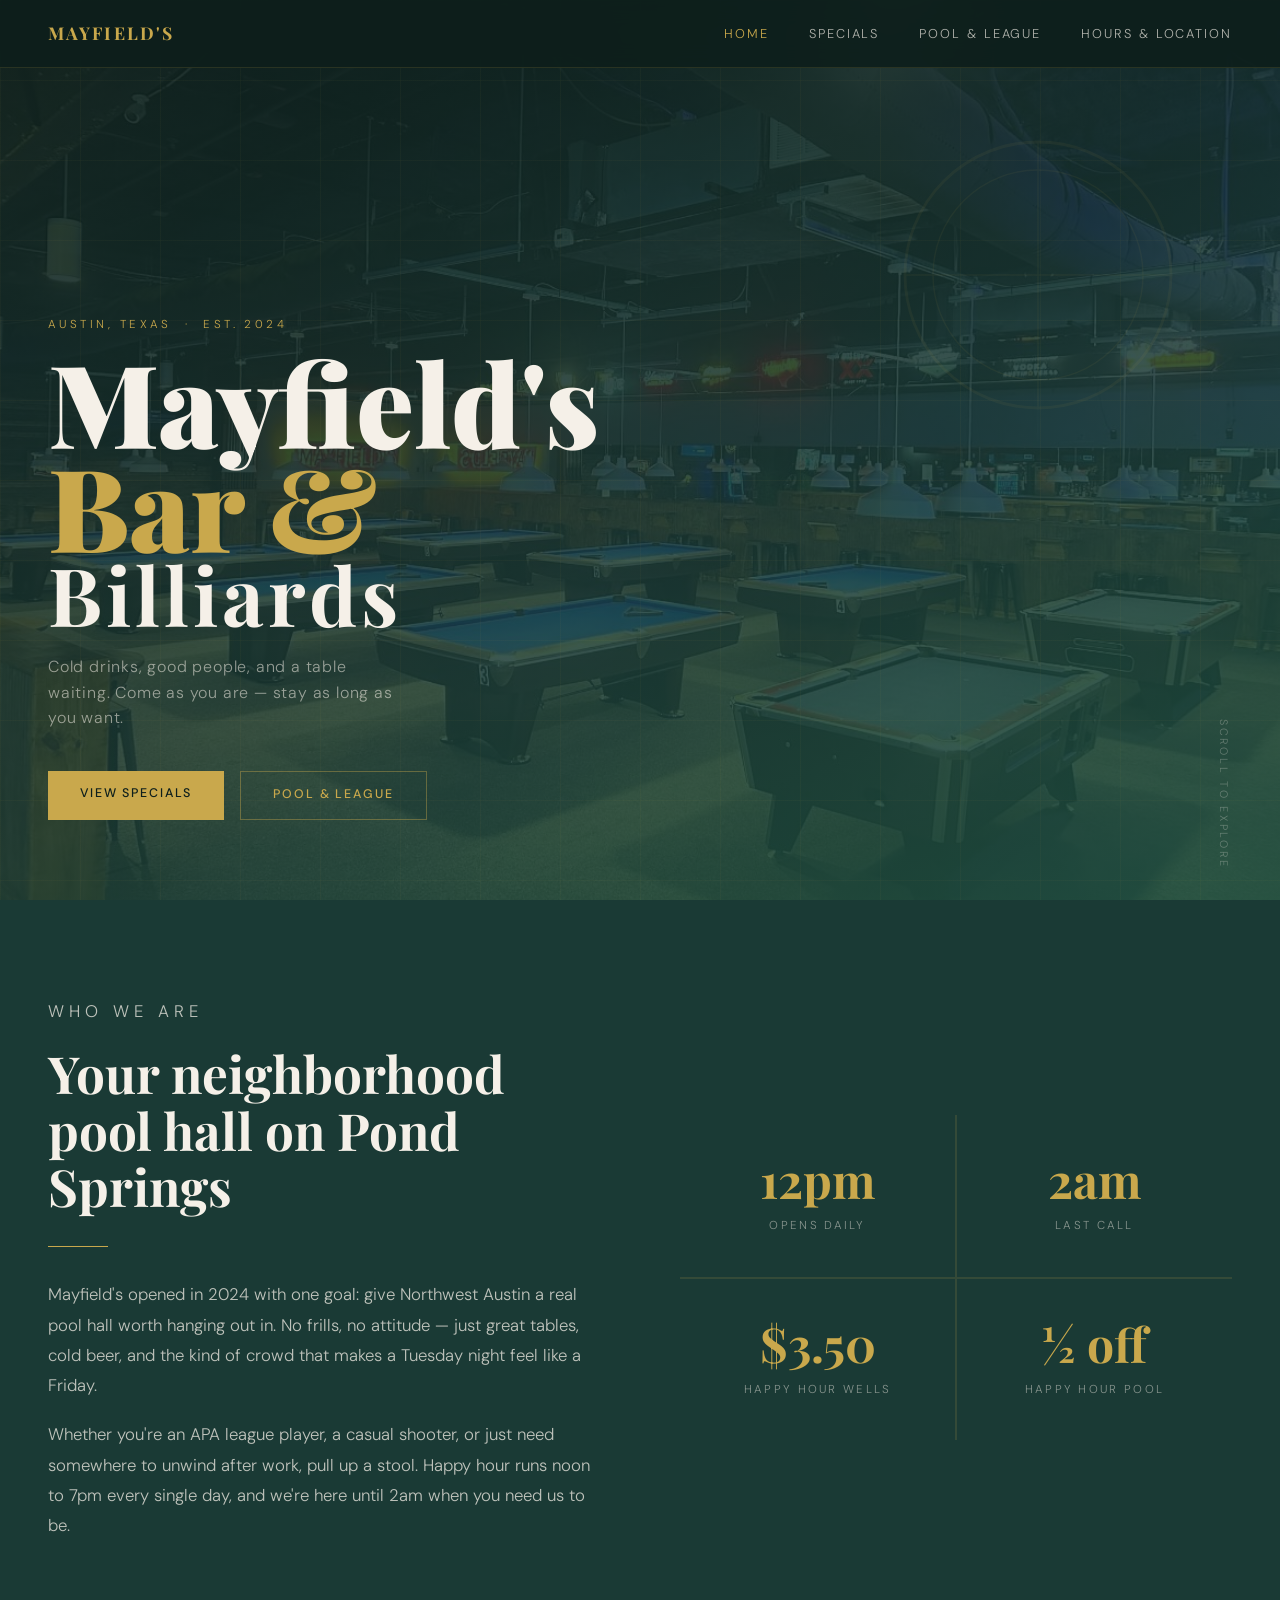
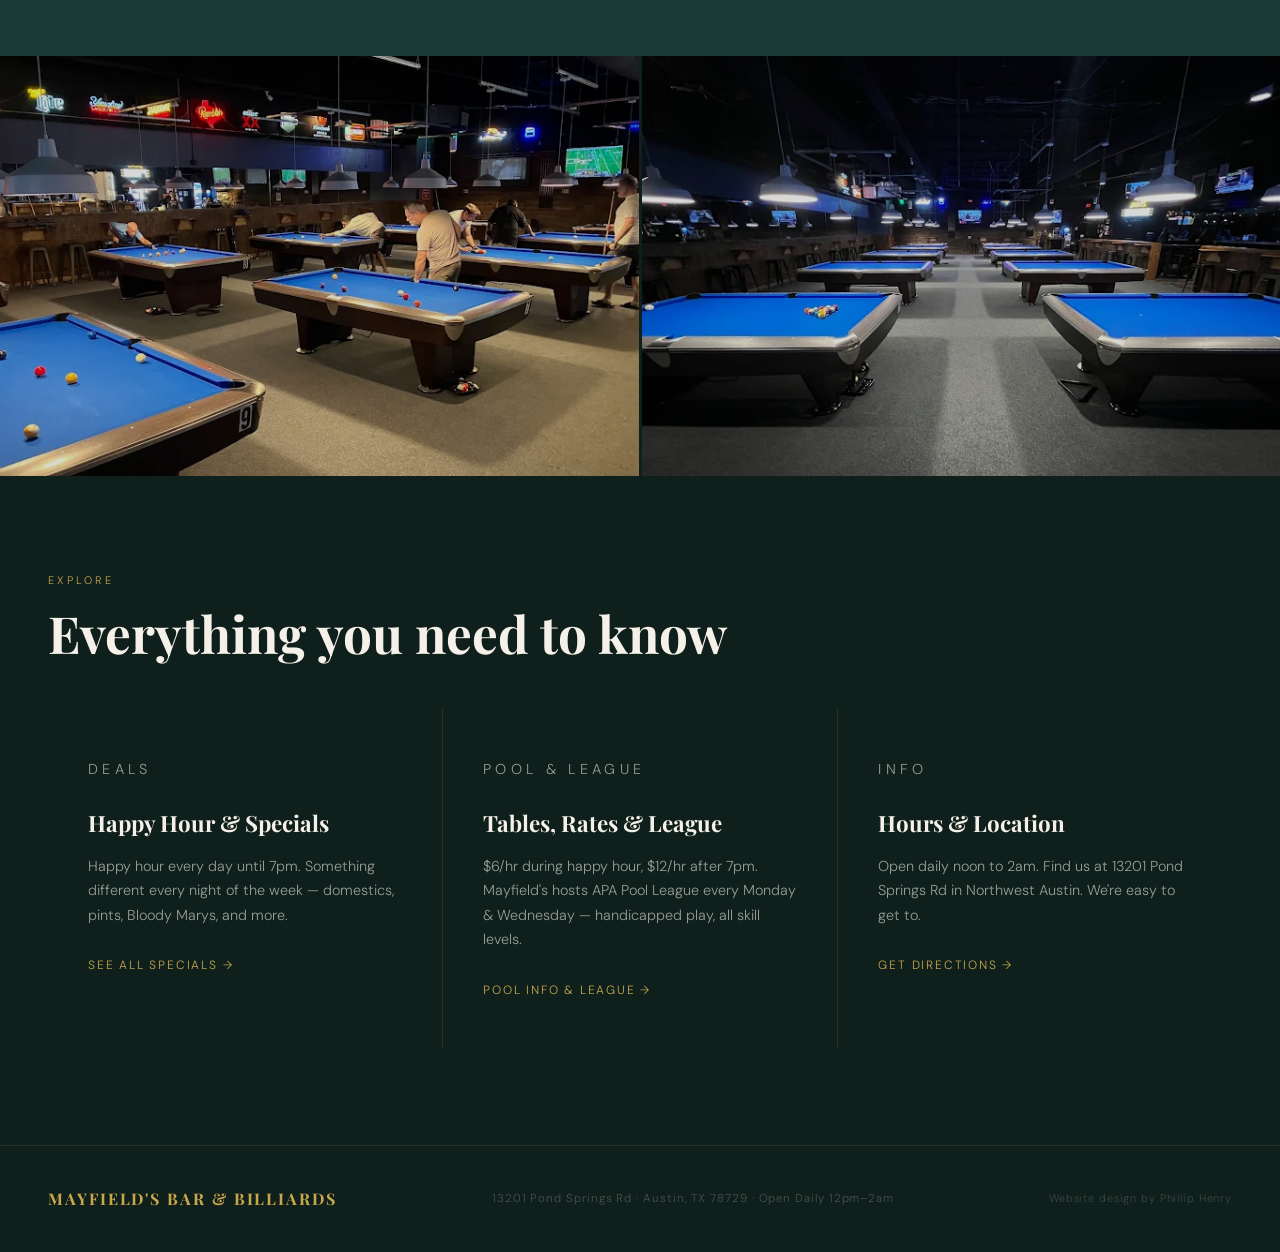
==== commit 85a878a4: "Update league references to APA Pool League with accurate description" ====
--- a/index.html
+++ b/index.html
@@ -64,7 +64,7 @@
     <h2 class="section-title">Your neighborhood pool hall on Pond Springs</h2>
     <div class="gold-rule"></div>
     <p>Mayfield's opened in 2024 with one goal: give Northwest Austin a real pool hall worth hanging out in. No frills, no attitude — just great tables, cold beer, and the kind of crowd that makes a Tuesday night feel like a Friday.</p>
-    <p>Whether you're a league regular, a casual player, or just need somewhere to unwind after work, pull up a stool. Happy hour runs noon to 7pm every single day, and we're here until 2am when you need us to be.</p>
+    <p>Whether you're an APA league player, a casual shooter, or just need somewhere to unwind after work, pull up a stool. Happy hour runs noon to 7pm every single day, and we're here until 2am when you need us to be.</p>
   </div>
   <div class="about-stats">
     <div class="stat-box">
@@ -108,7 +108,7 @@
     <a href="pool.html" class="page-link-card">
       <p class="section-label">Pool &amp; League</p>
       <h3>Tables, Rates &amp; League</h3>
-      <p>$6/hr during happy hour, $12/hr after 7pm. Competitive league plays every Monday &amp; Wednesday — new players welcome.</p>
+      <p>$6/hr during happy hour, $12/hr after 7pm. Mayfield's hosts APA Pool League every Monday &amp; Wednesday — handicapped play, all skill levels.</p>
       <span class="link-arrow">Pool Info &amp; League →</span>
     </a>
 
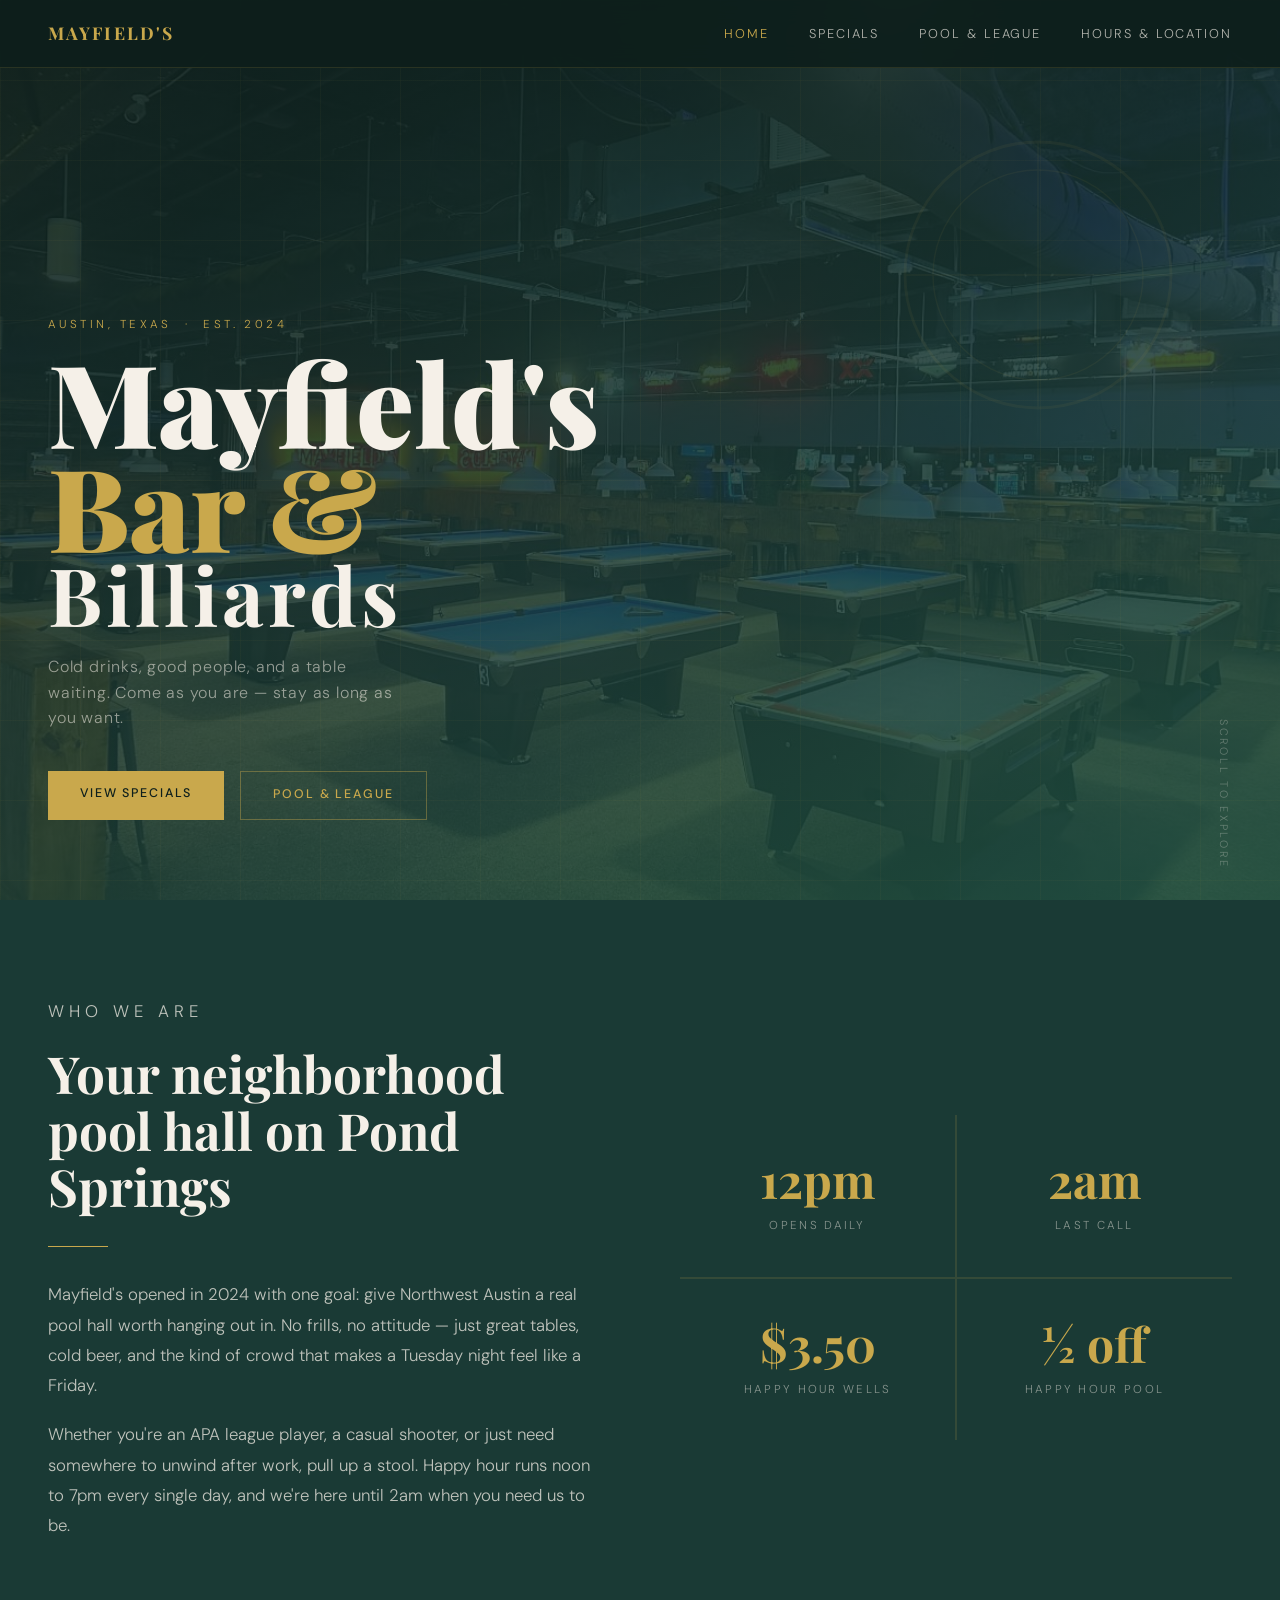
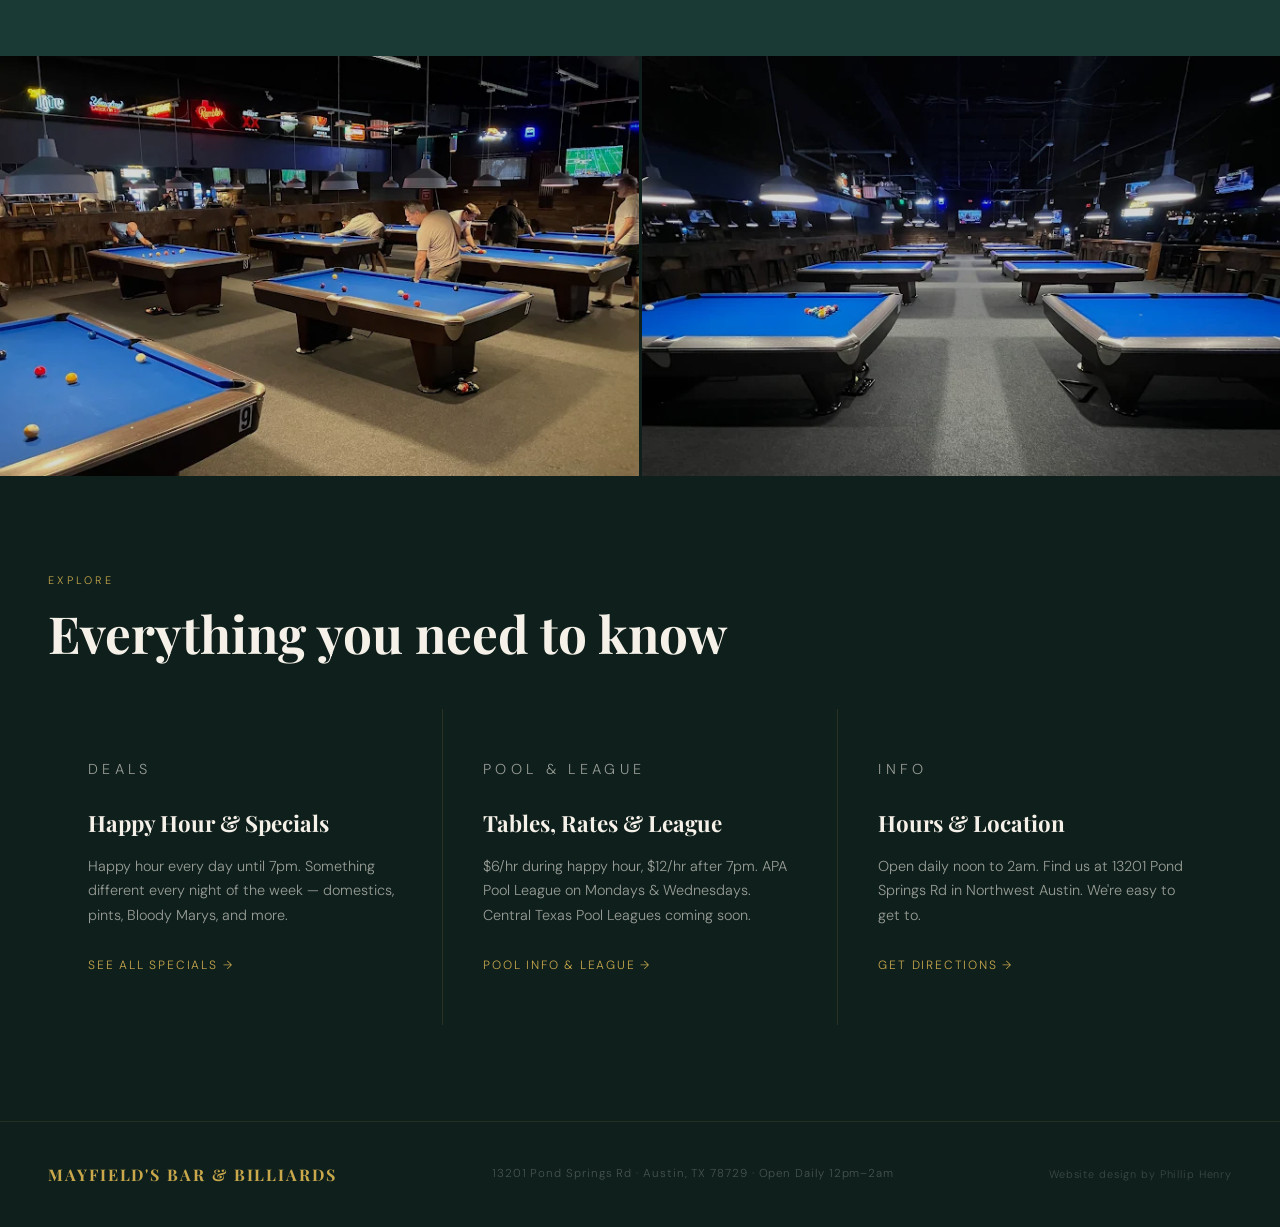
==== commit ff4f800b: "Add dual-league section: APA (running) and CTPL (coming soon) with contact info" ====
--- a/index.html
+++ b/index.html
@@ -108,7 +108,7 @@
     <a href="pool.html" class="page-link-card">
       <p class="section-label">Pool &amp; League</p>
       <h3>Tables, Rates &amp; League</h3>
-      <p>$6/hr during happy hour, $12/hr after 7pm. Mayfield's hosts APA Pool League every Monday &amp; Wednesday — handicapped play, all skill levels.</p>
+      <p>$6/hr during happy hour, $12/hr after 7pm. APA Pool League on Mondays &amp; Wednesdays. Central Texas Pool Leagues coming soon.</p>
       <span class="link-arrow">Pool Info &amp; League →</span>
     </a>
 
--- a/styles.css
+++ b/styles.css
@@ -595,47 +595,67 @@
 .league-intro {
   font-size: 1.05rem;
   color: rgba(245, 240, 232, 0.7);
-  max-width: 560px;
+  max-width: 620px;
   line-height: 1.8;
   margin-bottom: 3rem;
 }
 
-.league-grid {
-  display: grid;
-  grid-template-columns: 1fr 1fr;
-  gap: 1.5px;
-  background: rgba(201, 168, 76, 0.15);
-}
-
-.league-card {
-  background: var(--teal);
-  padding: 2.5rem;
-}
-
-.league-card h3 {
-  font-family: 'Playfair Display', serif;
-  font-size: 1.2rem;
-  color: var(--gold);
+/* Individual league block */
+.league-block {
+  border: 1px solid rgba(201, 168, 76, 0.18);
   margin-bottom: 1.5rem;
-  letter-spacing: 0.03em;
-}
-
-.league-night {
-  display: flex;
-  align-items: center;
-  gap: 1.5rem;
-  padding: 1.1rem 0;
+}
+
+.league-block:last-child { margin-bottom: 0; }
+
+.league-block-head {
+  display: flex;
+  justify-content: space-between;
+  align-items: flex-start;
+  gap: 2rem;
+  padding: 2rem 2.5rem 1.5rem;
   border-bottom: 1px solid rgba(201, 168, 76, 0.1);
-}
-
-.league-night:last-of-type { border-bottom: none; }
-
-.league-day-name {
-  font-family: 'Playfair Display', serif;
-  font-size: 1.3rem;
+  background: rgba(201, 168, 76, 0.03);
+}
+
+.league-status {
+  display: inline-block;
+  font-size: 0.62rem;
+  letter-spacing: 0.22em;
+  text-transform: uppercase;
+  background: var(--gold);
+  color: var(--dark);
+  padding: 0.25rem 0.65rem;
+  font-weight: 500;
+  margin-bottom: 0.6rem;
+}
+
+.league-status.soon {
+  background: transparent;
+  color: var(--gold);
+  border: 1px solid rgba(201, 168, 76, 0.4);
+}
+
+.league-block h3 {
+  font-family: 'Playfair Display', serif;
+  font-size: 1.6rem;
   font-weight: 700;
   color: var(--cream);
-  min-width: 130px;
+  margin-bottom: 0.3rem;
+}
+
+.league-block-sub {
+  font-size: 0.75rem;
+  color: rgba(245, 240, 232, 0.38);
+  letter-spacing: 0.06em;
+}
+
+.league-nights-row {
+  display: flex;
+  gap: 0.6rem;
+  flex-wrap: wrap;
+  flex-shrink: 0;
+  padding-top: 0.25rem;
 }
 
 .league-night-tag {
@@ -644,7 +664,23 @@
   text-transform: uppercase;
   color: var(--gold);
   background: rgba(201, 168, 76, 0.1);
-  padding: 0.3rem 0.7rem;
+  padding: 0.35rem 0.8rem;
+  white-space: nowrap;
+}
+
+.league-block-body {
+  display: grid;
+  grid-template-columns: 1fr auto;
+  gap: 3rem;
+  padding: 2rem 2.5rem 2.5rem;
+  align-items: start;
+}
+
+.league-block-desc {
+  font-size: 0.95rem;
+  color: rgba(245, 240, 232, 0.7);
+  line-height: 1.8;
+  margin-bottom: 1.5rem;
 }
 
 .league-perks {
@@ -655,10 +691,10 @@
   display: flex;
   align-items: flex-start;
   gap: 0.75rem;
-  padding: 0.85rem 0;
-  border-bottom: 1px solid rgba(201, 168, 76, 0.1);
-  font-size: 0.95rem;
-  color: rgba(245, 240, 232, 0.8);
+  padding: 0.75rem 0;
+  border-bottom: 1px solid rgba(201, 168, 76, 0.08);
+  font-size: 0.9rem;
+  color: rgba(245, 240, 232, 0.75);
   line-height: 1.5;
 }
 
@@ -669,8 +705,42 @@
   color: var(--gold);
   font-size: 0.8rem;
   flex-shrink: 0;
-  margin-top: 0.15rem;
-}
+  margin-top: 0.1rem;
+}
+
+/* Contact card inside each league block */
+.league-contact-card {
+  background: rgba(14, 31, 28, 0.6);
+  border: 1px solid rgba(201, 168, 76, 0.15);
+  padding: 1.5rem 1.8rem;
+  min-width: 220px;
+  max-width: 280px;
+}
+
+.league-contact-card h4 {
+  font-size: 0.65rem;
+  letter-spacing: 0.25em;
+  text-transform: uppercase;
+  color: var(--gold);
+  margin-bottom: 1.1rem;
+}
+
+.contact-line {
+  display: block;
+  font-size: 0.85rem;
+  color: rgba(245, 240, 232, 0.7);
+  text-decoration: none;
+  margin-bottom: 0.65rem;
+  line-height: 1.4;
+  overflow-wrap: break-word;
+  word-break: break-all;
+  transition: color 0.2s;
+}
+
+.contact-line:last-child { margin-bottom: 0; }
+.contact-line:hover { color: var(--gold); }
+.contact-line.external { color: var(--gold); opacity: 0.8; word-break: normal; }
+.contact-line.external:hover { opacity: 1; }
 
 .league-join {
   background: var(--dark);
@@ -682,7 +752,7 @@
   font-size: 1rem;
   color: rgba(245, 240, 232, 0.65);
   margin-bottom: 2rem;
-  max-width: 420px;
+  max-width: 460px;
   margin-left: auto;
   margin-right: auto;
   line-height: 1.7;
@@ -816,9 +886,12 @@
   .photo-strip img { height: 260px; }
 
   .specials-grid,
-  .league-grid,
   .page-link-grid { grid-template-columns: 1fr; gap: 0; }
 
+  .league-block-head { flex-direction: column; gap: 1rem; }
+  .league-block-body { grid-template-columns: 1fr; gap: 1.5rem; }
+  .league-contact-card { max-width: 100%; }
+
   .rates-container { flex-direction: column; }
 
   footer { flex-direction: column; gap: 1rem; text-align: center; }
